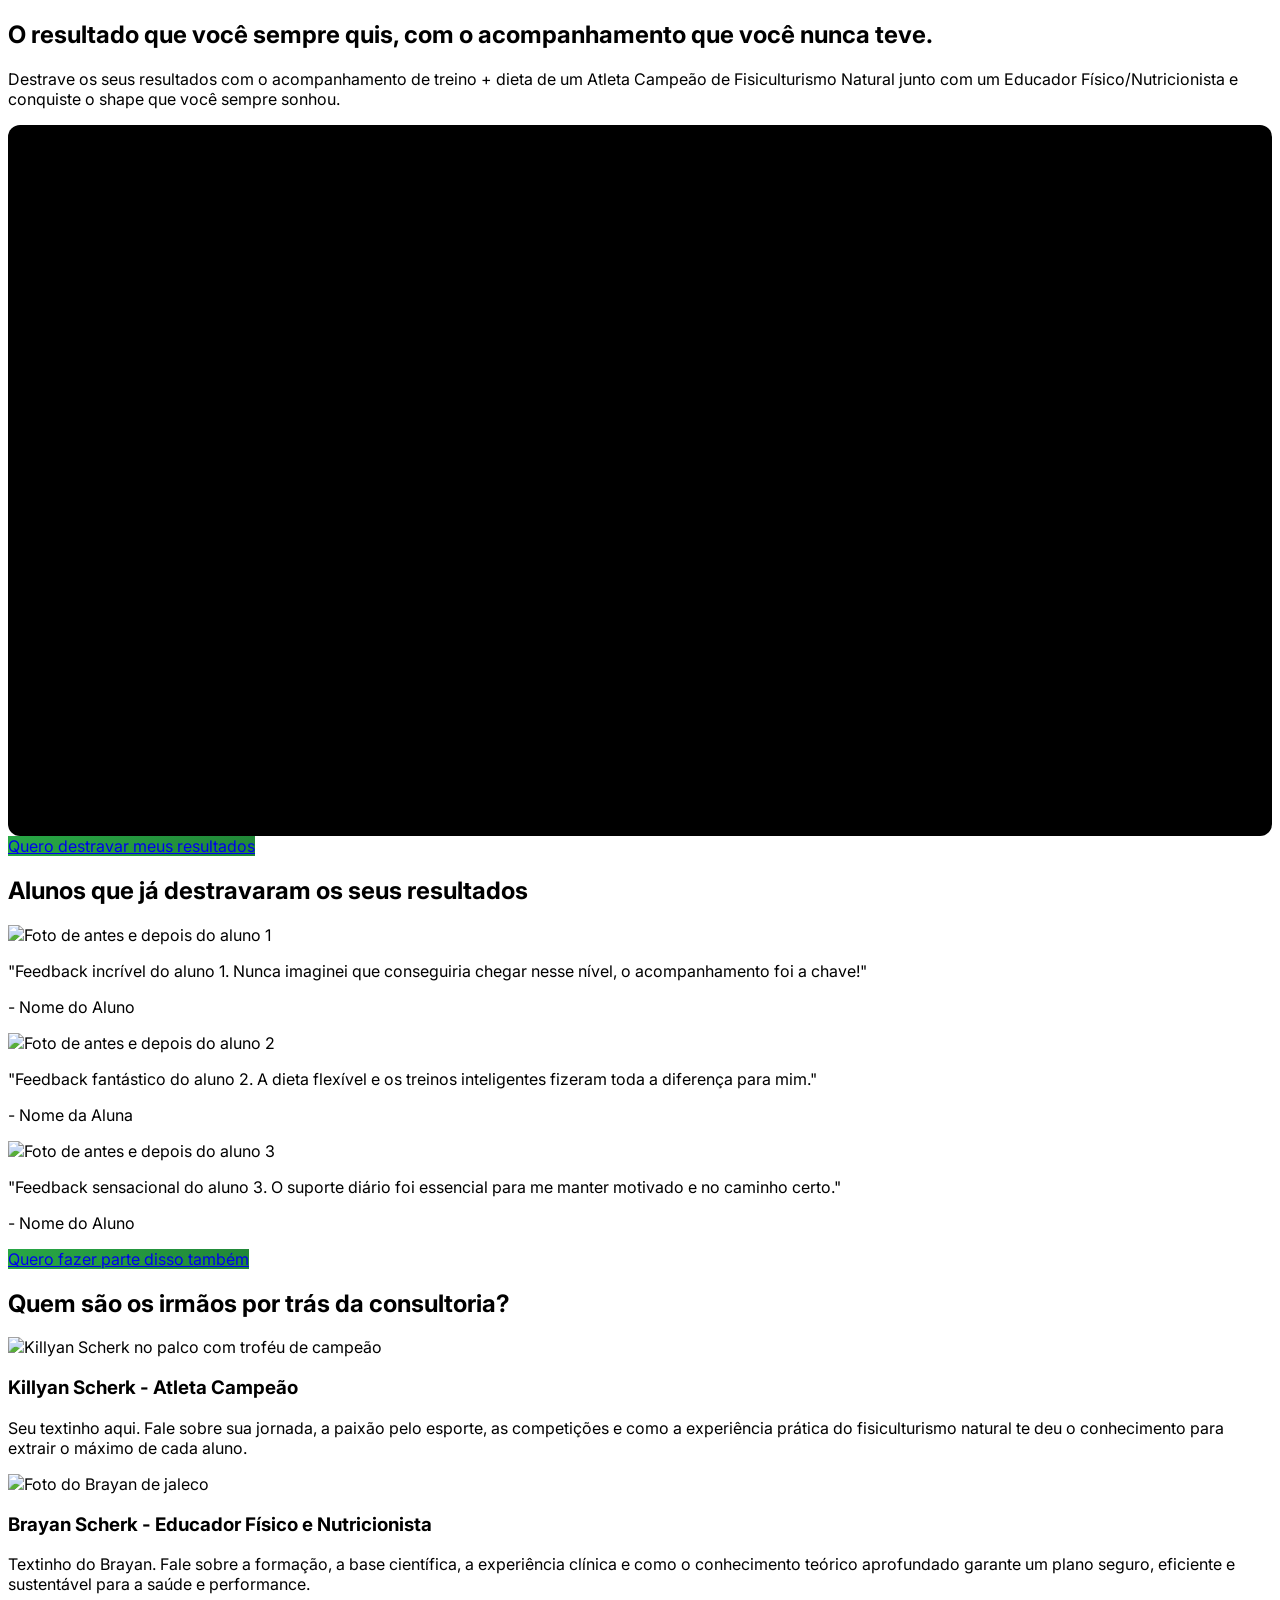
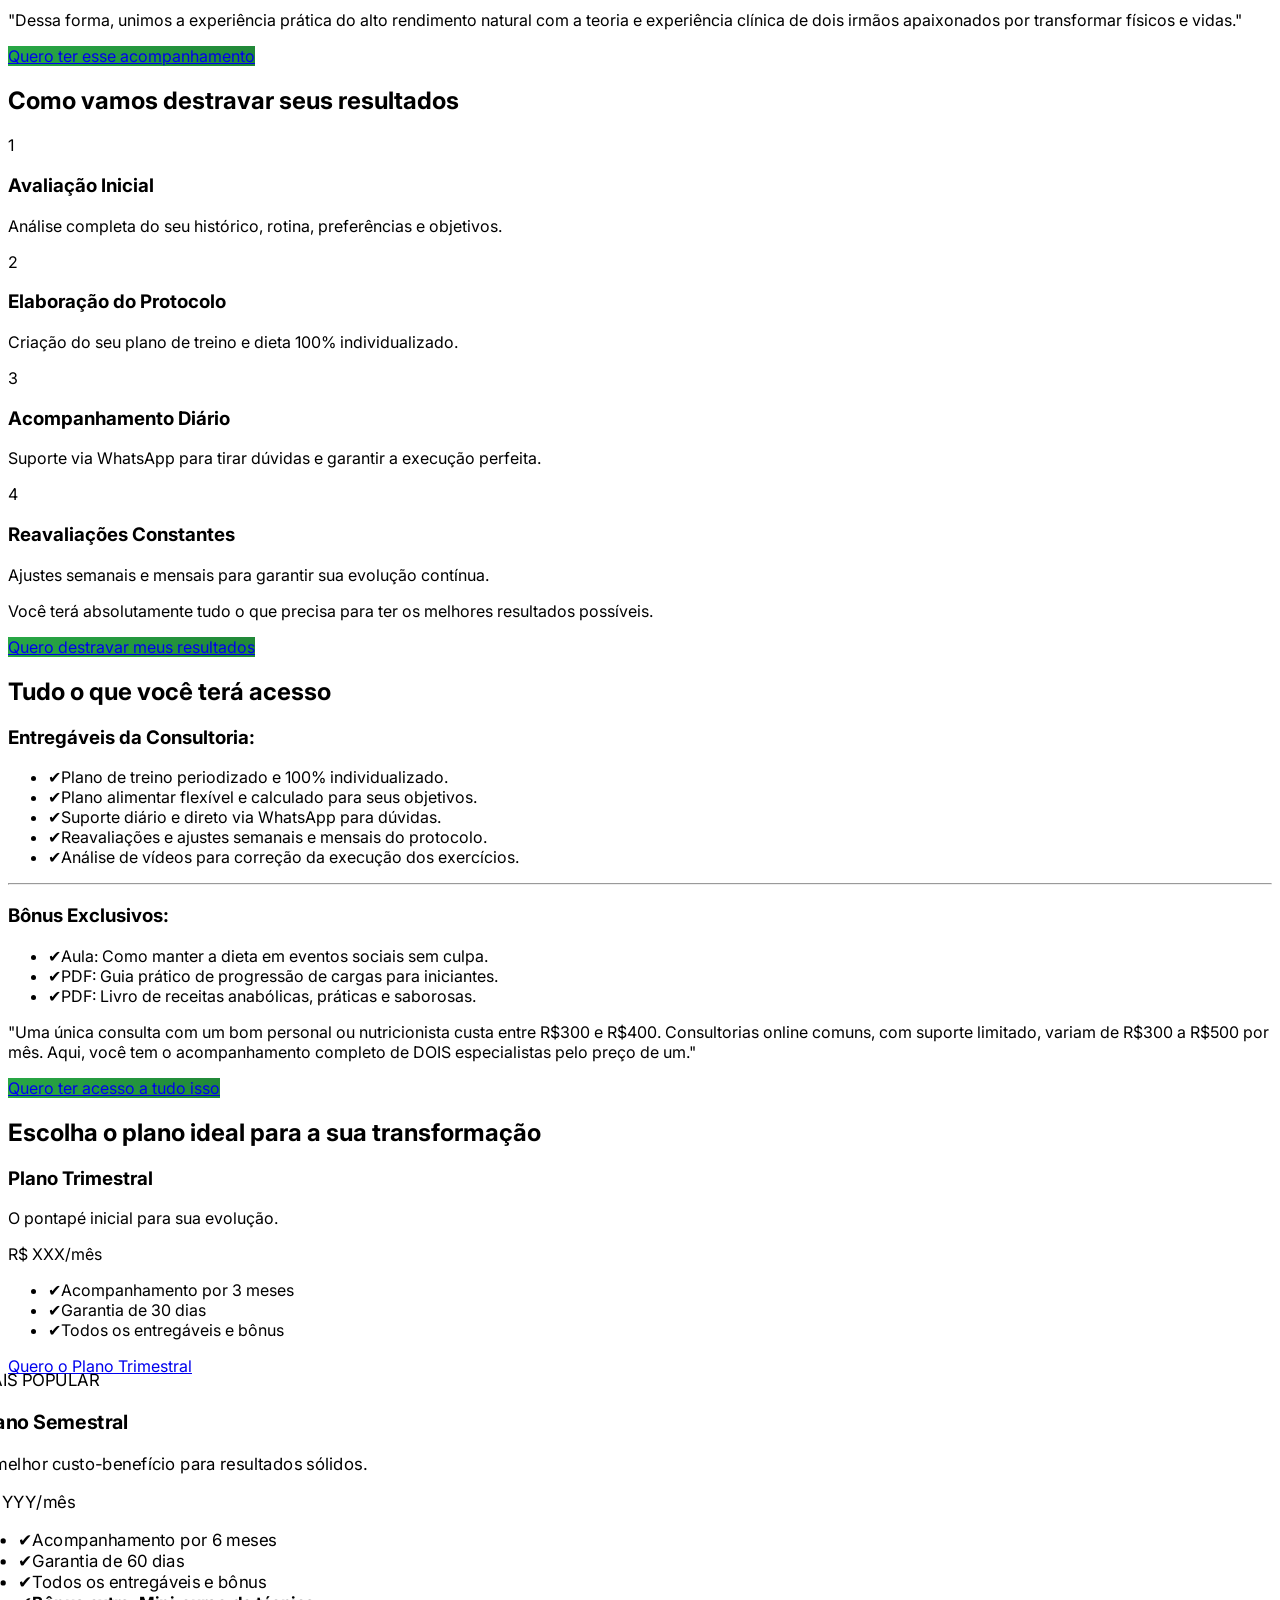
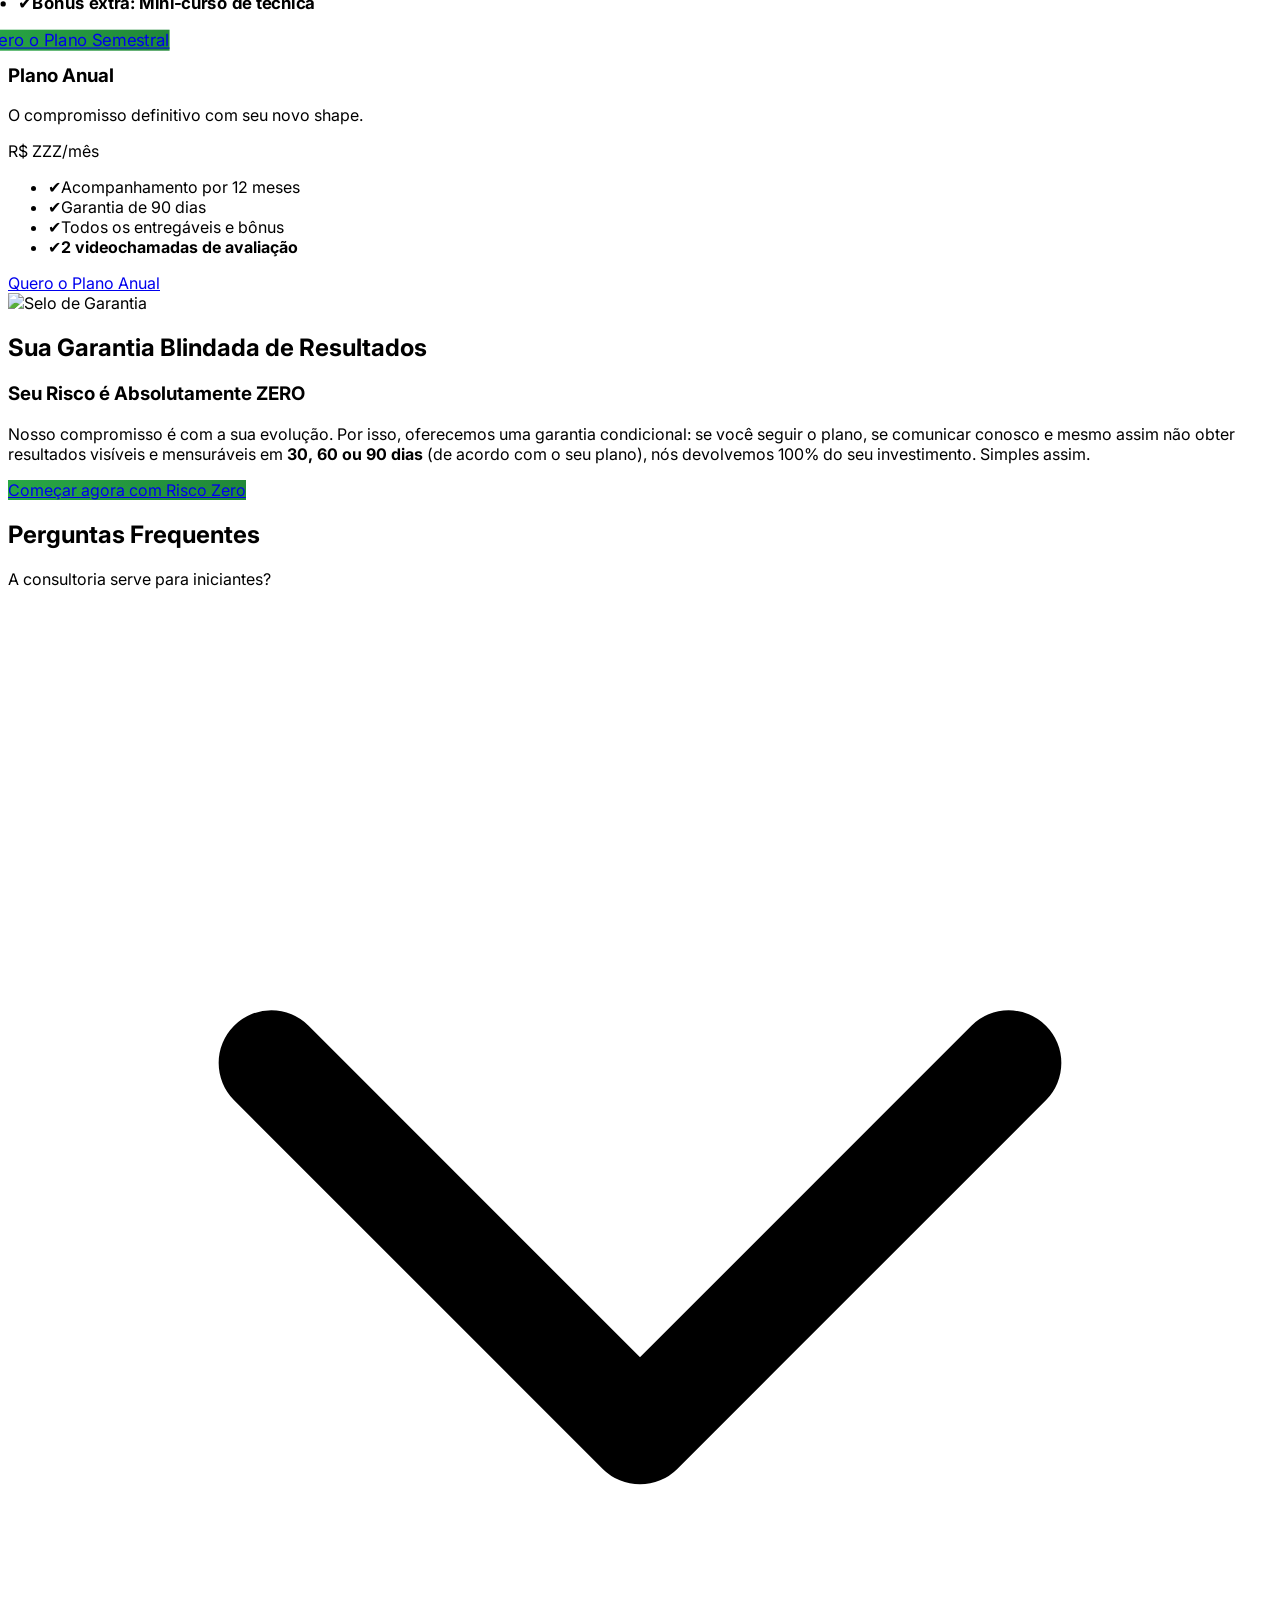
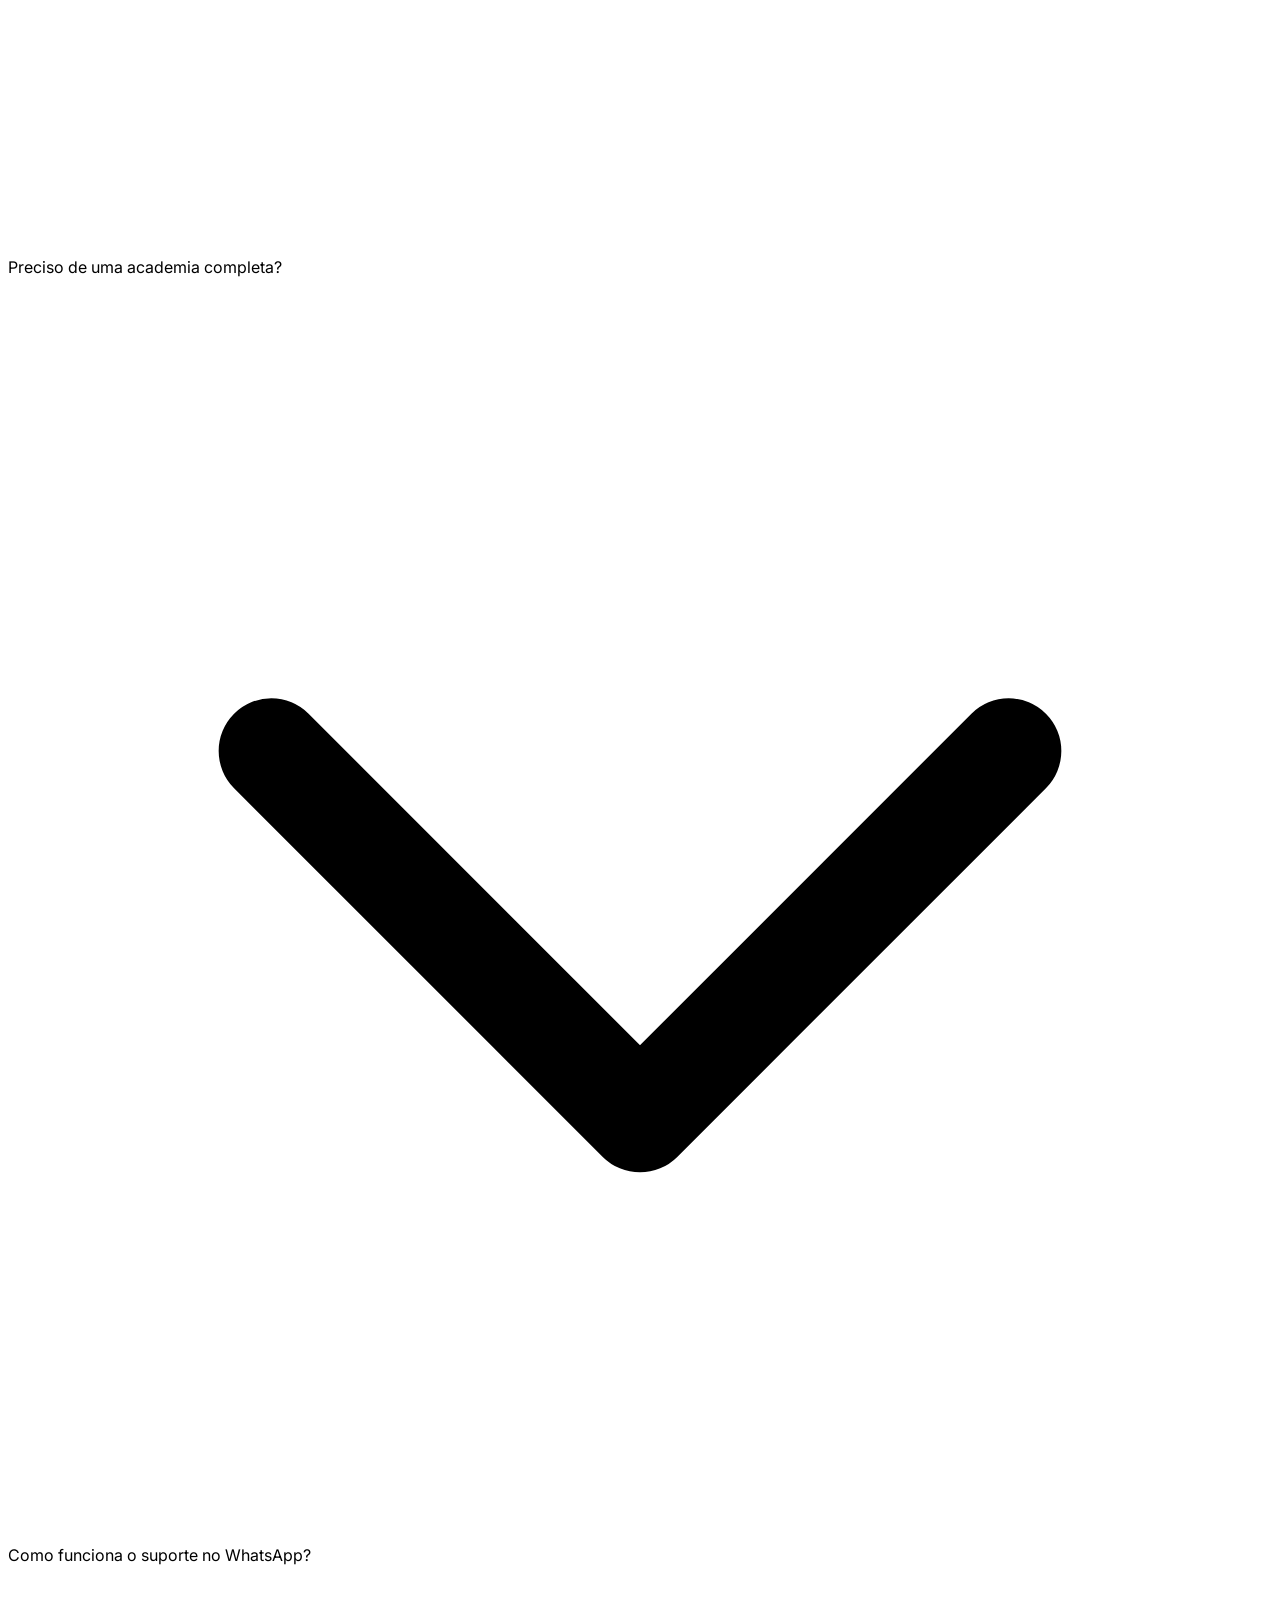
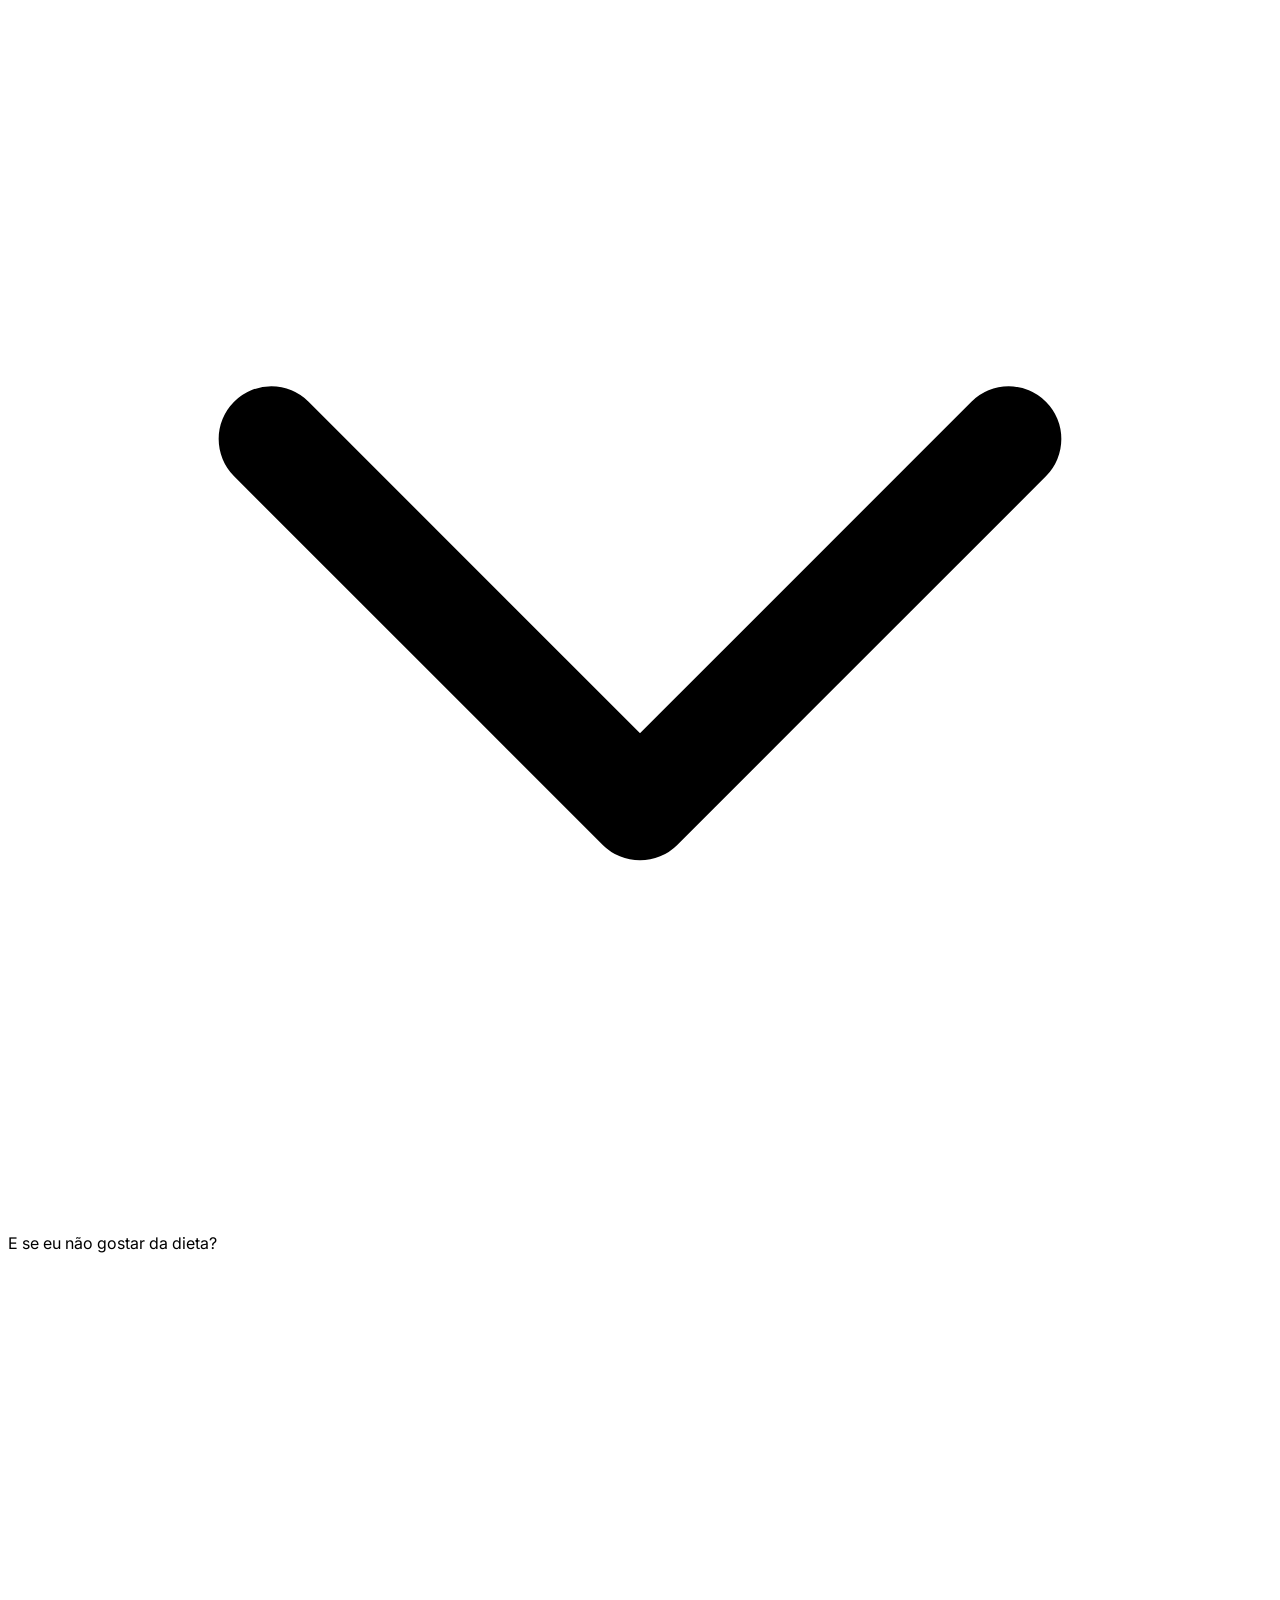
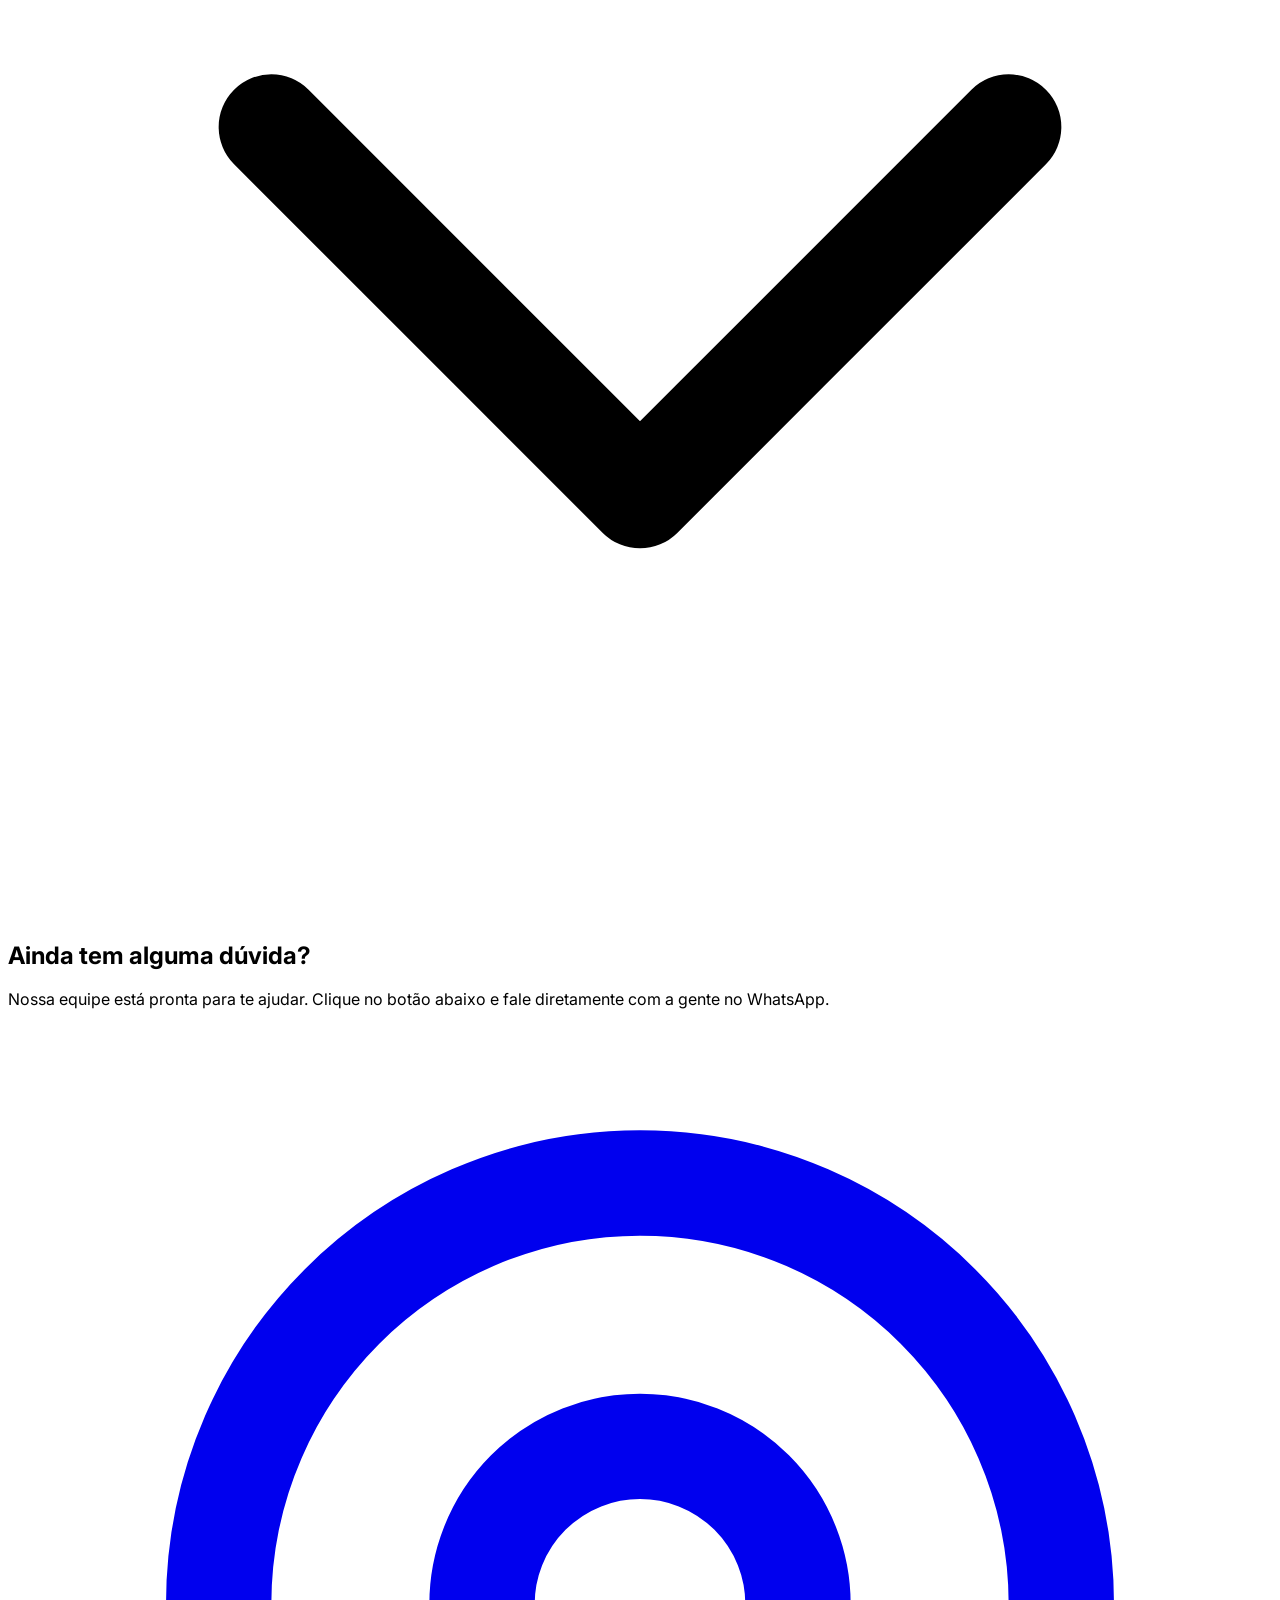
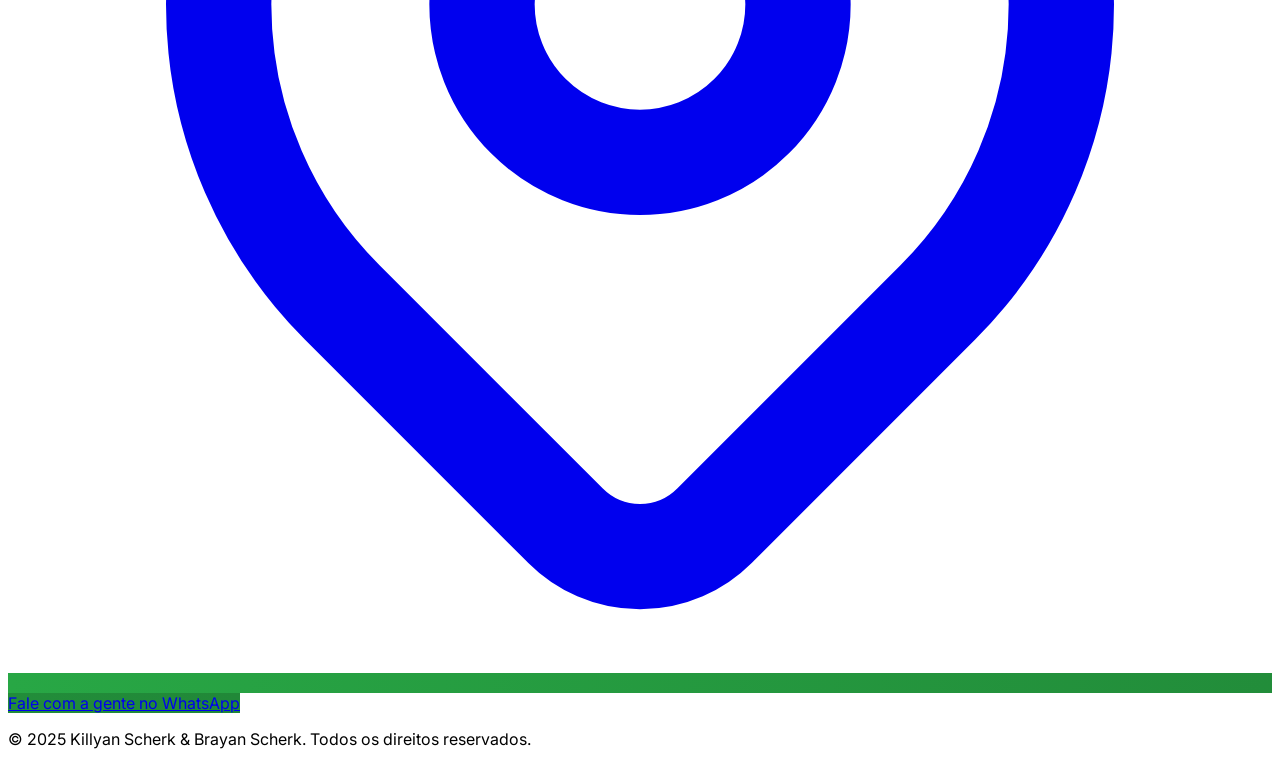
==== consultoria/index.html @ 5b9c5bce "Create index.html" ====
<!DOCTYPE html>
<html lang="pt-BR">
<head>
    <meta charset="UTF-8">
    <meta name="viewport" content="width=device-width, initial-scale=1.0">
    <title>Consultoria Online - Destrave Seus Resultados</title>
    <link rel="preconnect" href="https://fonts.googleapis.com">
    <link rel="preconnect" href="https://fonts.gstatic.com" crossorigin>
    <link href="https://fonts.googleapis.com/css2?family=Inter:wght@400;700;900&display=swap" rel="stylesheet">
    <script src="https://cdn.tailwindcss.com"></script>
    <style>
        /* Usamos Inter como fonte principal, com fallback para fontes do sistema */
        body {
            font-family: 'Inter', sans-serif;
            scroll-behavior: smooth;
        }
        /* Efeito de gradiente sutil no botão para dar mais destaque */
        .cta-button {
            background-image: linear-gradient(to right, #28a745, #218838);
            transition: transform 0.2s ease-in-out, box-shadow 0.2s ease-in-out;
        }
        .cta-button:hover {
            transform: scale(1.05);
            box-shadow: 0 10px 20px rgba(0,0,0,0.2);
        }
        /* Estilo para o plano recomendado */
        .recommended-plan {
            border-color: #28a745;
            transform: scale(1.05);
        }
        /* Estilo para o player de vídeo */
        .video-container {
            position: relative;
            padding-bottom: 56.25%; /* Proporção 16:9 */
            height: 0;
            overflow: hidden;
            max-width: 100%;
            background: #000;
            border-radius: 0.75rem;
        }
        .video-container iframe {
            position: absolute;
            top: 0;
            left: 0;
            width: 100%;
            height: 100%;
        }
        /* Estilo para o acordeão do FAQ */
        details > summary {
            list-style: none;
        }
        details > summary::-webkit-details-marker {
            display: none;
        }
        details[open] summary .arrow-down {
            transform: rotate(180deg);
        }
    </style>
</head>
<body class="bg-gray-900 text-gray-200">

    <!-- Seção 1: Promessa -->
    <section id="promessa" class="py-16 sm:py-24">
        <div class="container mx-auto px-6 text-center">
            <h1 class="text-4xl sm:text-5xl md:text-6xl font-black text-white leading-tight">
                O resultado que você sempre quis, com o <span class="text-green-400">acompanhamento que você nunca teve.</span>
            </h1>
            <p class="mt-6 max-w-3xl mx-auto text-lg sm:text-xl text-gray-300">
                Destrave os seus resultados com o acompanhamento de treino + dieta de um Atleta Campeão de Fisiculturismo Natural junto com um Educador Físico/Nutricionista e conquiste o shape que você sempre sonhou.
            </p>
            
            <!-- VÍDEO EXPLICATIVO -->
            <!-- Para usar: vá no YouTube > seu vídeo > Compartilhar > Incorporar > copie o código e cole aqui, substituindo o div abaixo. -->
            <div class="video-container max-w-3xl mx-auto mt-10 shadow-lg">
                <!-- Exemplo de como ficaria o iframe do YouTube -->
                <!-- <iframe src="https://www.youtube.com/embed/SEU_VIDEO_ID" title="YouTube video player" frameborder="0" allow="accelerometer; autoplay; clipboard-write; encrypted-media; gyroscope; picture-in-picture" allowfullscreen></iframe> -->
                <div class="w-full h-full flex items-center justify-center bg-gray-800 rounded-xl">
                    <p class="text-white font-bold">[SEU VÍDEO EXPLICATIVO AQUI]</p>
                </div>
            </div>
            
            <a href="#planos" class="cta-button inline-block mt-10 text-white font-bold py-4 px-10 rounded-lg text-xl shadow-lg">
                Quero destravar meus resultados
            </a>
        </div>
    </section>

    <!-- Seção 2: Depoimentos -->
    <section id="depoimentos" class="py-16 sm:py-24 bg-gray-800">
        <div class="container mx-auto px-6 text-center">
            <h2 class="text-3xl sm:text-4xl font-bold text-white">Alunos que já <span class="text-green-400">destravaram</span> os seus resultados</h2>
            <div class="grid grid-cols-1 sm:grid-cols-2 lg:grid-cols-3 gap-8 mt-12">
                <!-- Depoimento 1 -->
                <div class="bg-gray-900 p-6 rounded-lg shadow-md">
                    <img src="https://placehold.co/600x600/1a202c/ffffff?text=Antes+e+Depois" alt="Foto de antes e depois do aluno 1" class="rounded-md mx-auto" onerror="this.onerror=null;this.src='https://placehold.co/600x600/1a202c/ffffff?text=Aluno+1';">
                    <p class="mt-4 text-gray-300 italic">"Feedback incrível do aluno 1. Nunca imaginei que conseguiria chegar nesse nível, o acompanhamento foi a chave!"</p>
                    <p class="mt-2 font-bold text-white">- Nome do Aluno</p>
                </div>
                <!-- Depoimento 2 -->
                <div class="bg-gray-900 p-6 rounded-lg shadow-md">
                    <img src="https://placehold.co/600x600/1a202c/ffffff?text=Antes+e+Depois" alt="Foto de antes e depois do aluno 2" class="rounded-md mx-auto" onerror="this.onerror=null;this.src='https://placehold.co/600x600/1a202c/ffffff?text=Aluna+2';">
                    <p class="mt-4 text-gray-300 italic">"Feedback fantástico do aluno 2. A dieta flexível e os treinos inteligentes fizeram toda a diferença para mim."</p>
                    <p class="mt-2 font-bold text-white">- Nome da Aluna</p>
                </div>
                <!-- Depoimento 3 -->
                <div class="bg-gray-900 p-6 rounded-lg shadow-md">
                    <img src="https://placehold.co/600x600/1a202c/ffffff?text=Antes+e+Depois" alt="Foto de antes e depois do aluno 3" class="rounded-md mx-auto" onerror="this.onerror=null;this.src='https://placehold.co/600x600/1a202c/ffffff?text=Aluno+3';">
                    <p class="mt-4 text-gray-300 italic">"Feedback sensacional do aluno 3. O suporte diário foi essencial para me manter motivado e no caminho certo."</p>
                    <p class="mt-2 font-bold text-white">- Nome do Aluno</p>
                </div>
            </div>
            <a href="#planos" class="cta-button inline-block mt-12 text-white font-bold py-4 px-10 rounded-lg text-xl shadow-lg">
                Quero fazer parte disso também
            </a>
        </div>
    </section>

    <!-- Seção 3: Biografia -->
    <section id="biografia" class="py-16 sm:py-24">
        <div class="container mx-auto px-6">
            <h2 class="text-3xl sm:text-4xl font-bold text-white text-center">Quem são os <span class="text-green-400">irmãos</span> por trás da consultoria?</h2>
            <div class="mt-12 grid grid-cols-1 md:grid-cols-2 gap-12 items-center">
                <!-- Perfil 1: Atleta -->
                <div class="text-center">
                    <img src="https://placehold.co/600x700/1a202c/ffffff?text=Foto+do+Killyan" alt="Killyan Scherk no palco com troféu de campeão" class="rounded-lg shadow-lg mx-auto w-full max-w-md" onerror="this.onerror=null;this.src='https://placehold.co/600x700/1a202c/ffffff?text=Foto+do+Killyan';">
                    <h3 class="mt-6 text-2xl font-bold text-white">Killyan Scherk - Atleta Campeão</h3>
                    <p class="mt-2 text-gray-300 max-w-md mx-auto">Seu textinho aqui. Fale sobre sua jornada, a paixão pelo esporte, as competições e como a experiência prática do fisiculturismo natural te deu o conhecimento para extrair o máximo de cada aluno.</p>
                </div>
                <!-- Perfil 2: Nutricionista -->
                <div class="text-center">
                    <img src="https://placehold.co/600x700/1a202c/ffffff?text=Foto+do+Brayan" alt="Foto do Brayan de jaleco" class="rounded-lg shadow-lg mx-auto w-full max-w-md" onerror="this.onerror=null;this.src='https://placehold.co/600x700/1a202c/ffffff?text=Foto+do+Brayan';">
                    <h3 class="mt-6 text-2xl font-bold text-white">Brayan Scherk - Educador Físico e Nutricionista</h3>
                    <p class="mt-2 text-gray-300 max-w-md mx-auto">Textinho do Brayan. Fale sobre a formação, a base científica, a experiência clínica e como o conhecimento teórico aprofundado garante um plano seguro, eficiente e sustentável para a saúde e performance.</p>
                </div>
            </div>
            <div class="mt-16 max-w-3xl mx-auto text-center bg-gray-800 p-8 rounded-lg shadow-xl">
                <p class="text-xl font-bold text-white">"Dessa forma, unimos a <span class="text-green-400">experiência prática</span> do alto rendimento natural com a <span class="text-green-400">teoria e experiência clínica</span> de dois irmãos apaixonados por transformar físicos e vidas."</p>
            </div>
            <div class="text-center">
                <a href="#planos" class="cta-button inline-block mt-12 text-white font-bold py-4 px-10 rounded-lg text-xl shadow-lg">
                    Quero ter esse acompanhamento
                </a>
            </div>
        </div>
    </section>

    <!-- Seção 4: Como Funciona -->
    <section id="como-funciona" class="py-16 sm:py-24 bg-gray-800">
        <div class="container mx-auto px-6 text-center">
            <h2 class="text-3xl sm:text-4xl font-bold text-white">Como vamos <span class="text-green-400">destravar</span> seus resultados</h2>
            <div class="max-w-4xl mx-auto mt-12 grid grid-cols-1 sm:grid-cols-2 md:grid-cols-4 gap-8 text-center">
                <!-- Etapa 1 -->
                <div class="flex flex-col items-center">
                    <div class="bg-green-500 text-white w-16 h-16 rounded-full flex items-center justify-center text-2xl font-bold">1</div>
                    <h3 class="mt-4 text-xl font-bold text-white">Avaliação Inicial</h3>
                    <p class="mt-2 text-gray-300">Análise completa do seu histórico, rotina, preferências e objetivos.</p>
                </div>
                <!-- Etapa 2 -->
                <div class="flex flex-col items-center">
                    <div class="bg-green-500 text-white w-16 h-16 rounded-full flex items-center justify-center text-2xl font-bold">2</div>
                    <h3 class="mt-4 text-xl font-bold text-white">Elaboração do Protocolo</h3>
                    <p class="mt-2 text-gray-300">Criação do seu plano de treino e dieta 100% individualizado.</p>
                </div>
                <!-- Etapa 3 -->
                <div class="flex flex-col items-center">
                    <div class="bg-green-500 text-white w-16 h-16 rounded-full flex items-center justify-center text-2xl font-bold">3</div>
                    <h3 class="mt-4 text-xl font-bold text-white">Acompanhamento Diário</h3>
                    <p class="mt-2 text-gray-300">Suporte via WhatsApp para tirar dúvidas e garantir a execução perfeita.</p>
                </div>
                <!-- Etapa 4 -->
                <div class="flex flex-col items-center">
                    <div class="bg-green-500 text-white w-16 h-16 rounded-full flex items-center justify-center text-2xl font-bold">4</div>
                    <h3 class="mt-4 text-xl font-bold text-white">Reavaliações Constantes</h3>
                    <p class="mt-2 text-gray-300">Ajustes semanais e mensais para garantir sua evolução contínua.</p>
                </div>
            </div>
            <p class="mt-12 text-xl font-bold text-white">Você terá absolutamente tudo o que precisa para ter os melhores resultados possíveis.</p>
            <a href="#planos" class="cta-button inline-block mt-8 text-white font-bold py-4 px-10 rounded-lg text-xl shadow-lg">
                Quero destravar meus resultados
            </a>
        </div>
    </section>

    <!-- Seção 5: Entregáveis Empilhados -->
    <section id="entregaveis" class="py-16 sm:py-24">
        <div class="container mx-auto px-6 text-center">
            <h2 class="text-3xl sm:text-4xl font-bold text-white">Tudo o que você terá <span class="text-green-400">acesso</span></h2>
            <div class="max-w-2xl mx-auto mt-12 bg-gray-800 p-8 rounded-lg shadow-xl text-left">
                <h3 class="text-2xl font-bold text-white mb-4">Entregáveis da Consultoria:</h3>
                <ul class="space-y-3">
                    <li class="flex items-start"><span class="text-green-400 mr-3">✔</span>Plano de treino periodizado e 100% individualizado.</li>
                    <li class="flex items-start"><span class="text-green-400 mr-3">✔</span>Plano alimentar flexível e calculado para seus objetivos.</li>
                    <li class="flex items-start"><span class="text-green-400 mr-3">✔</span>Suporte diário e direto via WhatsApp para dúvidas.</li>
                    <li class="flex items-start"><span class="text-green-400 mr-3">✔</span>Reavaliações e ajustes semanais e mensais do protocolo.</li>
                    <li class="flex items-start"><span class="text-green-400 mr-3">✔</span>Análise de vídeos para correção da execução dos exercícios.</li>
                </ul>
                <hr class="my-6 border-gray-700">
                <h3 class="text-2xl font-bold text-white mb-4">Bônus Exclusivos:</h3>
                <ul class="space-y-3">
                    <li class="flex items-start"><span class="text-green-400 mr-3">✔</span>Aula: Como manter a dieta em eventos sociais sem culpa.</li>
                    <li class="flex items-start"><span class="text-green-400 mr-3">✔</span>PDF: Guia prático de progressão de cargas para iniciantes.</li>
                    <li class="flex items-start"><span class="text-green-400 mr-3">✔</span>PDF: Livro de receitas anabólicas, práticas e saborosas.</li>
                </ul>
            </div>
            <div class="max-w-2xl mx-auto mt-8 bg-yellow-200 text-gray-900 p-6 rounded-lg shadow-xl text-center italic">
                <p>"Uma única consulta com um bom personal ou nutricionista custa entre R$300 e R$400. Consultorias online comuns, com suporte limitado, variam de R$300 a R$500 por mês. Aqui, você tem o acompanhamento completo de DOIS especialistas pelo preço de um."</p>
            </div>
            <a href="#planos" class="cta-button inline-block mt-12 text-white font-bold py-4 px-10 rounded-lg text-xl shadow-lg">
                Quero ter acesso a tudo isso
            </a>
        </div>
    </section>

    <!-- Seção 6: Planos -->
    <section id="planos" class="py-16 sm:py-24 bg-gray-800">
        <div class="container mx-auto px-6">
            <h2 class="text-3xl sm:text-4xl font-bold text-white text-center">Escolha o plano ideal para a sua <span class="text-green-400">transformação</span></h2>
            <div class="mt-12 grid grid-cols-1 md:grid-cols-3 gap-8 max-w-5xl mx-auto">
                <!-- Plano Trimestral -->
                <div class="bg-gray-900 p-8 rounded-lg shadow-lg border-2 border-gray-700 flex flex-col">
                    <h3 class="text-2xl font-bold text-white">Plano Trimestral</h3>
                    <p class="mt-2 text-gray-400">O pontapé inicial para sua evolução.</p>
                    <p class="mt-6 text-4xl font-black text-white">R$ XXX<span class="text-xl">/mês</span></p>
                    <ul class="mt-6 space-y-3 text-gray-300 flex-grow">
                        <li><span class="text-green-400 mr-2">✔</span>Acompanhamento por 3 meses</li>
                        <li><span class="text-green-400 mr-2">✔</span>Garantia de 30 dias</li>
                        <li><span class="text-green-400 mr-2">✔</span>Todos os entregáveis e bônus</li>
                    </ul>
                    <a href="#" class="mt-8 w-full text-center bg-gray-700 text-white font-bold py-3 px-6 rounded-lg hover:bg-gray-600 transition">Quero o Plano Trimestral</a>
                </div>
                <!-- Plano Semestral (Recomendado) -->
                <div class="bg-gray-900 p-8 rounded-lg shadow-2xl border-2 flex flex-col recommended-plan relative">
                    <span class="absolute top-0 -mt-4 left-1/2 -translate-x-1/2 bg-green-500 text-white text-sm font-bold px-4 py-1 rounded-full">MAIS POPULAR</span>
                    <h3 class="text-2xl font-bold text-white">Plano Semestral</h3>
                    <p class="mt-2 text-green-400">O melhor custo-benefício para resultados sólidos.</p>
                    <p class="mt-6 text-4xl font-black text-white">R$ YYY<span class="text-xl">/mês</span></p>
                    <ul class="mt-6 space-y-3 text-gray-300 flex-grow">
                        <li><span class="text-green-400 mr-2">✔</span>Acompanhamento por 6 meses</li>
                        <li><span class="text-green-400 mr-2">✔</span>Garantia de 60 dias</li>
                        <li><span class="text-green-400 mr-2">✔</span>Todos os entregáveis e bônus</li>
                        <li><span class="text-green-400 mr-2">✔</span><strong>Bônus extra: Mini-curso de técnica</strong></li>
                    </ul>
                    <a href="#" class="cta-button mt-8 w-full text-center text-white font-bold py-3 px-6 rounded-lg">Quero o Plano Semestral</a>
                </div>
                <!-- Plano Anual -->
                <div class="bg-gray-900 p-8 rounded-lg shadow-lg border-2 border-gray-700 flex flex-col">
                    <h3 class="text-2xl font-bold text-white">Plano Anual</h3>
                    <p class="mt-2 text-gray-400">O compromisso definitivo com seu novo shape.</p>
                    <p class="mt-6 text-4xl font-black text-white">R$ ZZZ<span class="text-xl">/mês</span></p>
                    <ul class="mt-6 space-y-3 text-gray-300 flex-grow">
                        <li><span class="text-green-400 mr-2">✔</span>Acompanhamento por 12 meses</li>
                        <li><span class="text-green-400 mr-2">✔</span>Garantia de 90 dias</li>
                        <li><span class="text-green-400 mr-2">✔</span>Todos os entregáveis e bônus</li>
                        <li><span class="text-green-400 mr-2">✔</span><strong>2 videochamadas de avaliação</strong></li>
                    </ul>
                    <a href="#" class="mt-8 w-full text-center bg-gray-700 text-white font-bold py-3 px-6 rounded-lg hover:bg-gray-600 transition">Quero o Plano Anual</a>
                </div>
            </div>
        </div>
    </section>

    <!-- Seção 7: Garantia -->
    <section id="garantia" class="py-16 sm:py-24">
        <div class="container mx-auto px-6 text-center">
            <div class="max-w-3xl mx-auto bg-gray-800 border-2 border-dashed border-green-400 p-8 rounded-lg shadow-xl">
                <img src="https://placehold.co/100x100/1f2937/4ade80?text=GARANTIA" alt="Selo de Garantia" class="mx-auto mb-4 rounded-full" onerror="this.onerror=null;this.src='https://placehold.co/100x100/1f2937/4ade80?text=OK';">
                <h2 class="text-3xl font-bold text-white">Sua Garantia Blindada de Resultados</h2>
                <h3 class="mt-2 text-xl text-green-400 font-semibold">Seu Risco é Absolutamente ZERO</h3>
                <p class="mt-4 text-gray-300">Nosso compromisso é com a sua evolução. Por isso, oferecemos uma garantia condicional: se você seguir o plano, se comunicar conosco e mesmo assim não obter resultados visíveis e mensuráveis em <strong>30, 60 ou 90 dias</strong> (de acordo com o seu plano), nós devolvemos 100% do seu investimento. Simples assim.</p>
            </div>
            <a href="#planos" class="cta-button inline-block mt-12 text-white font-bold py-4 px-10 rounded-lg text-xl shadow-lg">
                Começar agora com Risco Zero
            </a>
        </div>
    </section>

    <!-- Seção 8: Perguntas Frequentes -->
    <section id="faq" class="py-16 sm:py-24 bg-gray-800">
        <div class="container mx-auto px-6 max-w-3xl">
            <h2 class="text-3xl sm:text-4xl font-bold text-white text-center mb-12">Perguntas <span class="text-green-400">Frequentes</span></h2>
            <div class="space-y-4">
                <!-- Pergunta 1 -->
                <details class="bg-gray-900 p-6 rounded-lg group">
                    <summary class="font-semibold text-lg text-white cursor-pointer flex justify-between items-center">
                        A consultoria serve para iniciantes?
                        <span class="arrow-down transition-transform duration-300 group-open:rotate-180">
                            <svg xmlns="http://www.w3.org/2000/svg" class="h-6 w-6" fill="none" viewBox="0 0 24 24" stroke="currentColor"><path stroke-linecap="round" stroke-linejoin="round" stroke-width="2" d="M19 9l-7 7-7-7" /></svg>
                        </span>
                    </summary>
                    <p class="mt-4 text-gray-300">Sim! O plano é 100% individualizado. Montamos o treino e a dieta exatamente para o seu nível atual, seja você um completo iniciante ou um atleta avançado buscando otimizar os resultados.</p>
                </details>
                <!-- Pergunta 2 -->
                <details class="bg-gray-900 p-6 rounded-lg group">
                    <summary class="font-semibold text-lg text-white cursor-pointer flex justify-between items-center">
                        Preciso de uma academia completa?
                        <span class="arrow-down transition-transform duration-300 group-open:rotate-180">
                            <svg xmlns="http://www.w3.org/2000/svg" class="h-6 w-6" fill="none" viewBox="0 0 24 24" stroke="currentColor"><path stroke-linecap="round" stroke-linejoin="round" stroke-width="2" d="M19 9l-7 7-7-7" /></svg>
                        </span>
                    </summary>
                    <p class="mt-4 text-gray-300">Não necessariamente. Adaptamos seu treino para a estrutura que você tiver disponível, seja uma academia de condomínio, equipamentos em casa ou uma academia completa. O importante é nos informar o que você tem acesso durante a avaliação inicial.</p>
                </details>
                <!-- Pergunta 3 -->
                <details class="bg-gray-900 p-6 rounded-lg group">
                    <summary class="font-semibold text-lg text-white cursor-pointer flex justify-between items-center">
                        Como funciona o suporte no WhatsApp?
                        <span class="arrow-down transition-transform duration-300 group-open:rotate-180">
                            <svg xmlns="http://www.w3.org/2000/svg" class="h-6 w-6" fill="none" viewBox="0 0 24 24" stroke="currentColor"><path stroke-linecap="round" stroke-linejoin="round" stroke-width="2" d="M19 9l-7 7-7-7" /></svg>
                        </span>
                    </summary>
                    <p class="mt-4 text-gray-300">Você terá nosso contato direto para tirar dúvidas pontuais sobre o treino, dieta ou execução de exercícios. O tempo de resposta é geralmente em poucas horas, dentro do horário comercial.</p>
                </details>
                <!-- Pergunta 4 -->
                <details class="bg-gray-900 p-6 rounded-lg group">
                    <summary class="font-semibold text-lg text-white cursor-pointer flex justify-between items-center">
                        E se eu não gostar da dieta?
                        <span class="arrow-down transition-transform duration-300 group-open:rotate-180">
                            <svg xmlns="http://www.w3.org/2000/svg" class="h-6 w-6" fill="none" viewBox="0 0 24 24" stroke="currentColor"><path stroke-linecap="round" stroke-linejoin="round" stroke-width="2" d="M19 9l-7 7-7-7" /></svg>
                        </span>
                    </summary>
                    <p class="mt-4 text-gray-300">A dieta é flexível e montada com base nas suas preferências alimentares informadas na avaliação. Se algum alimento não agradar, basta nos comunicar e faremos a substituição para garantir que você consiga seguir o plano com prazer.</p>
                </details>
            </div>
        </div>
    </section>

    <!-- Seção 9: Contato -->
    <footer id="contato" class="py-16">
        <div class="container mx-auto px-6 text-center">
            <h2 class="text-3xl font-bold text-white">Ainda tem alguma dúvida?</h2>
            <p class="mt-4 max-w-xl mx-auto text-lg text-gray-300">Nossa equipe está pronta para te ajudar. Clique no botão abaixo e fale diretamente com a gente no WhatsApp.</p>
            
            <!-- CONTATO WHATSAPP -->
            <!-- Substitua "55SEUNUMERO" pelo seu número completo (Ex: 5511999998888) -->
            <a href="https://wa.me/55SEUNUMERO?text=Olá!%20Vi%20a%20página%20de%20vendas%20e%20tenho%20uma%20dúvida%20sobre%20a%20consultoria." 
               target="_blank" 
               class="cta-button inline-flex items-center mt-8 text-white font-bold py-4 px-10 rounded-lg text-xl shadow-lg">
                <svg xmlns="http://www.w3.org/2000/svg" class="h-6 w-6 mr-3" fill="none" viewBox="0 0 24 24" stroke="currentColor" stroke-width="2">
                  <path stroke-linecap="round" stroke-linejoin="round" d="M17.657 16.657L13.414 20.9a1.998 1.998 0 01-2.827 0l-4.244-4.243a8 8 0 1111.314 0z" />
                  <path stroke-linecap="round" stroke-linejoin="round" d="M15 11a3 3 0 11-6 0 3 3 0 016 0z" />
                </svg>
                Fale com a gente no WhatsApp
            </a>
        </div>
        <div class="text-center text-gray-500 mt-12 text-sm">
            <p>&copy; 2025 Killyan Scherk & Brayan Scherk. Todos os direitos reservados.</p>
        </div>
    </footer>

</body>
</html>
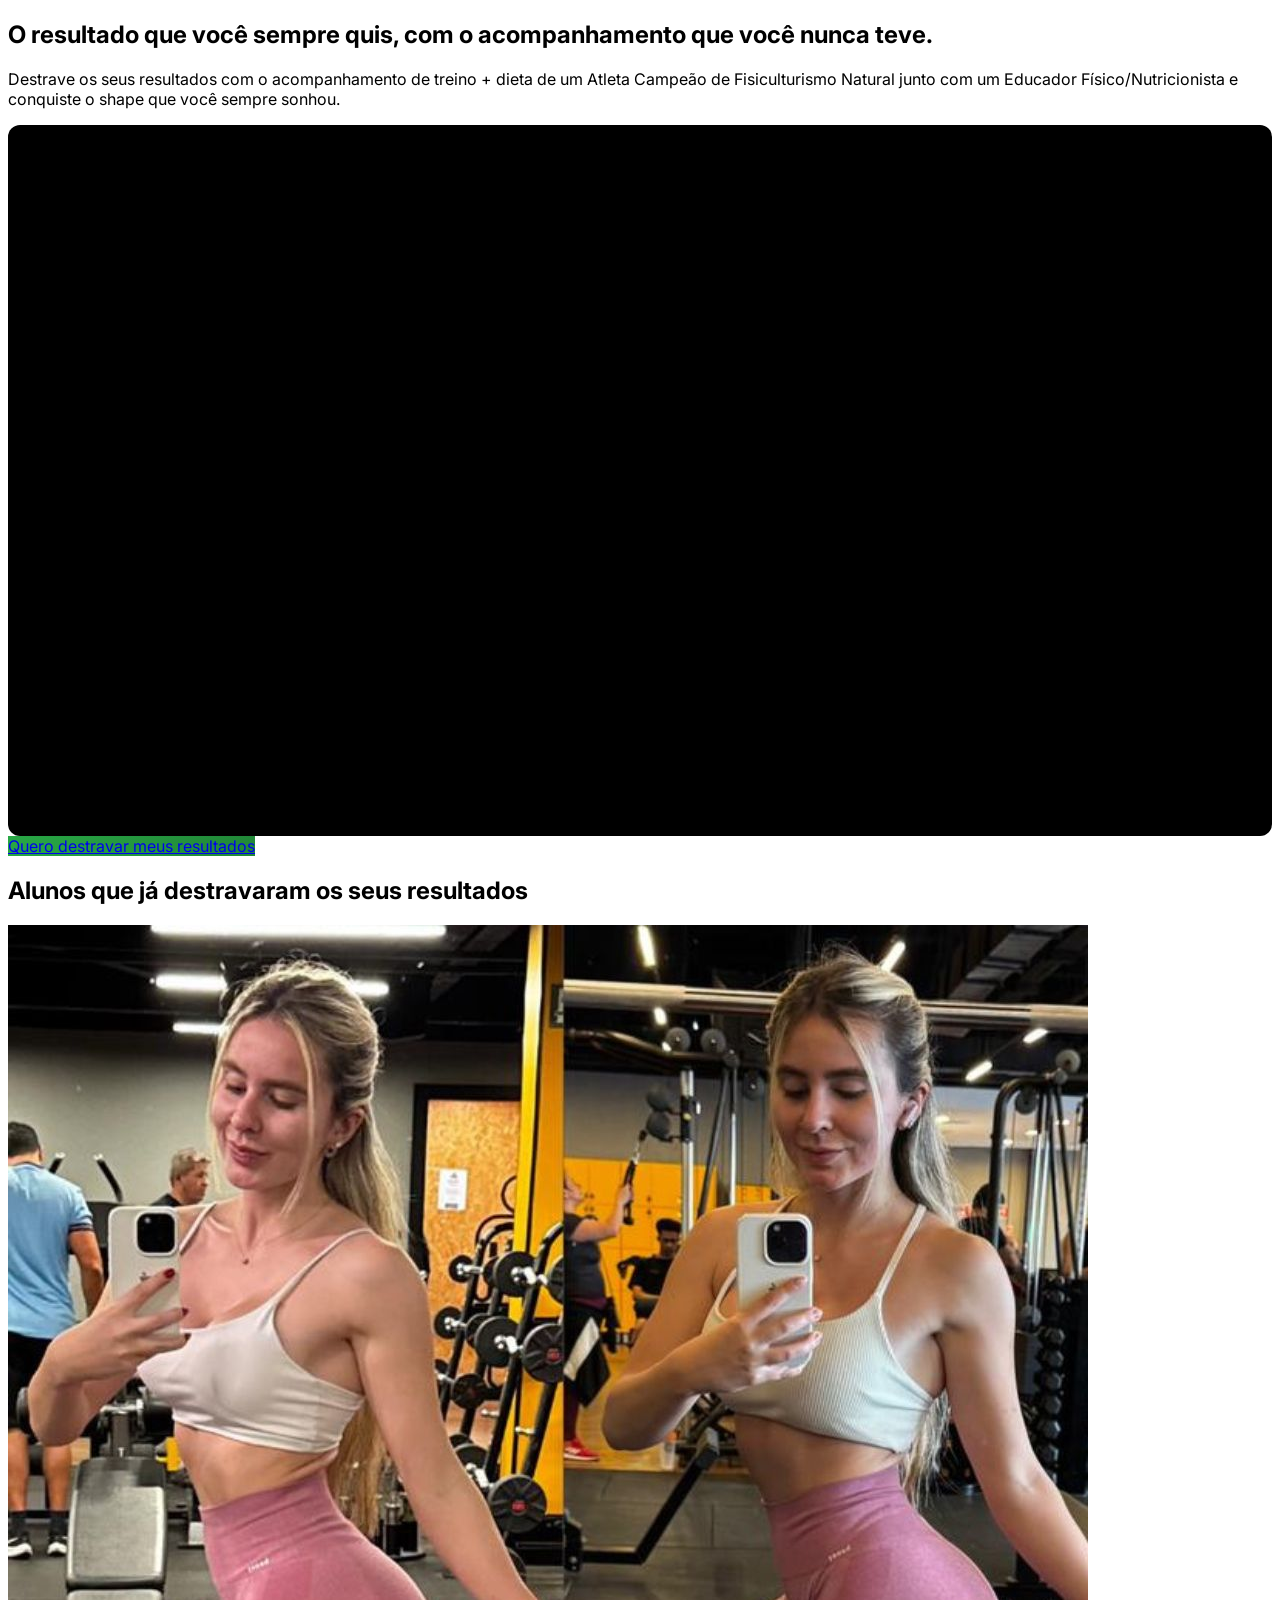
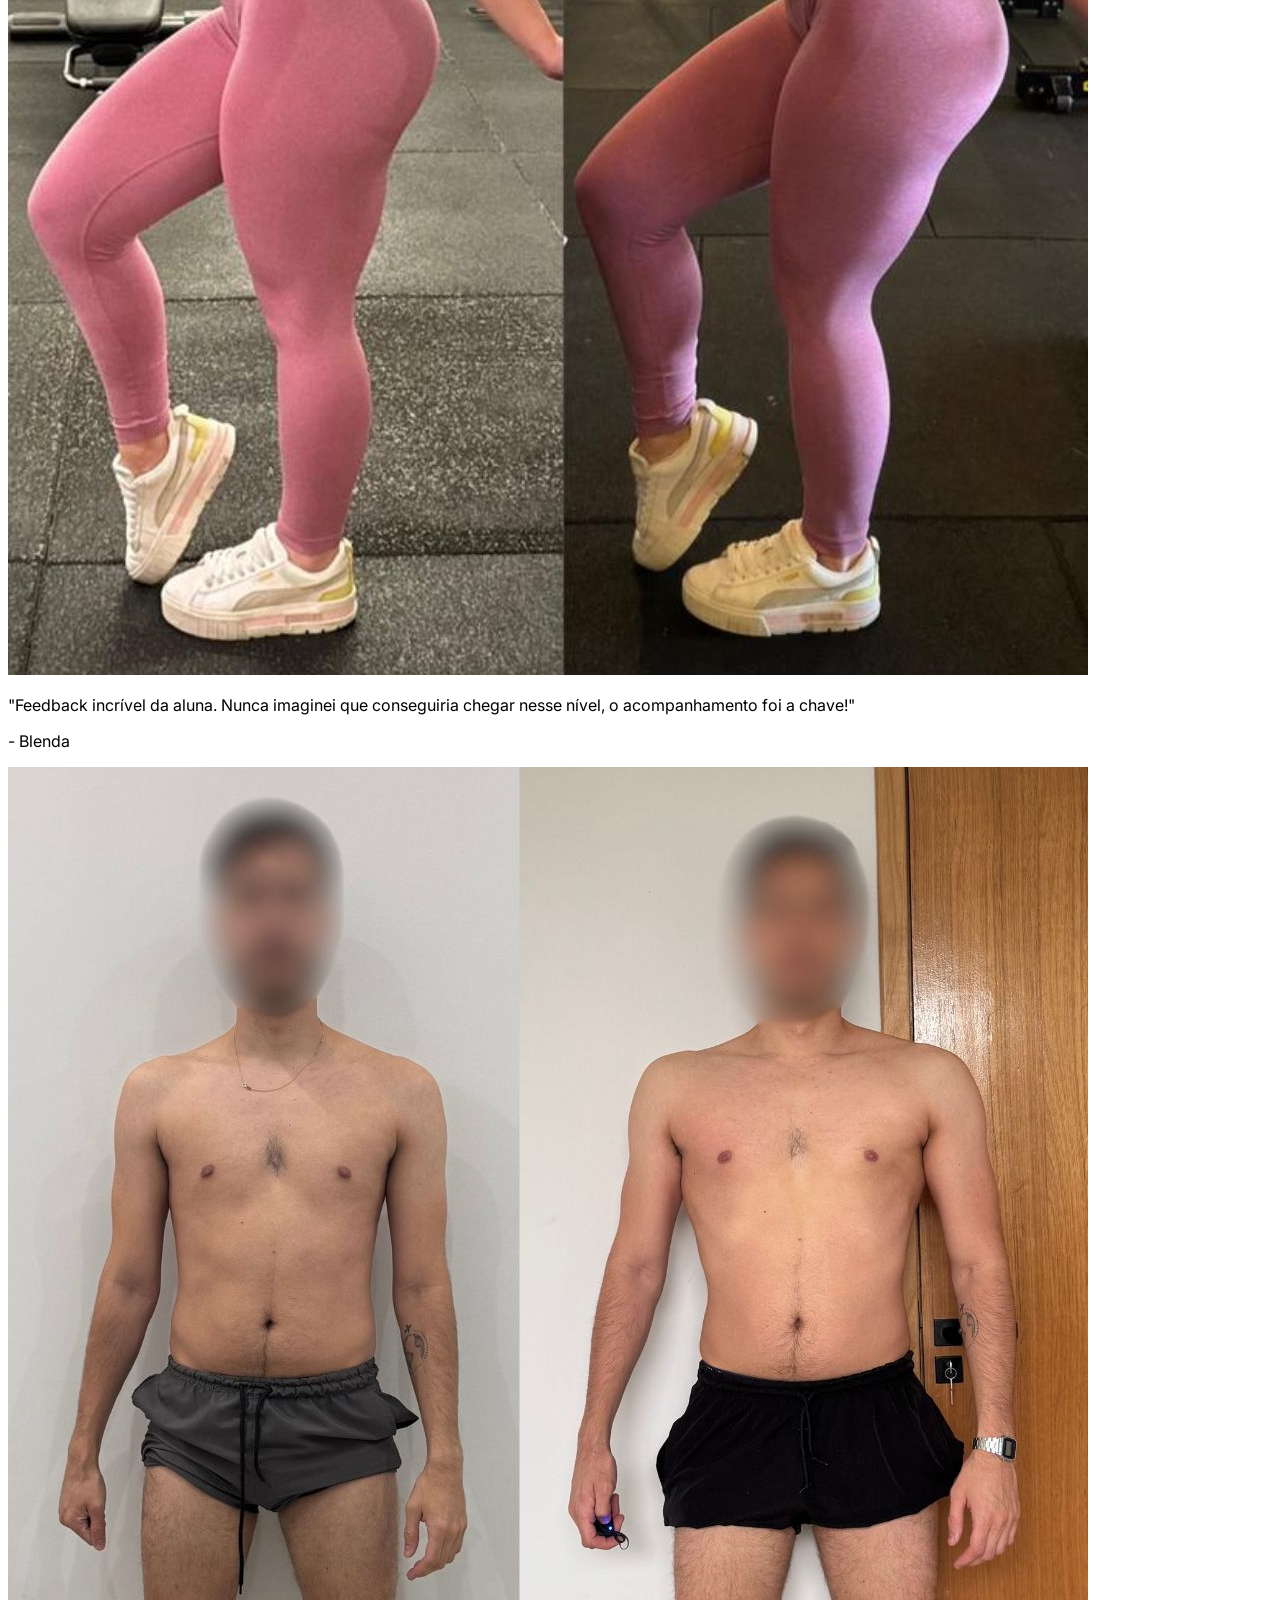
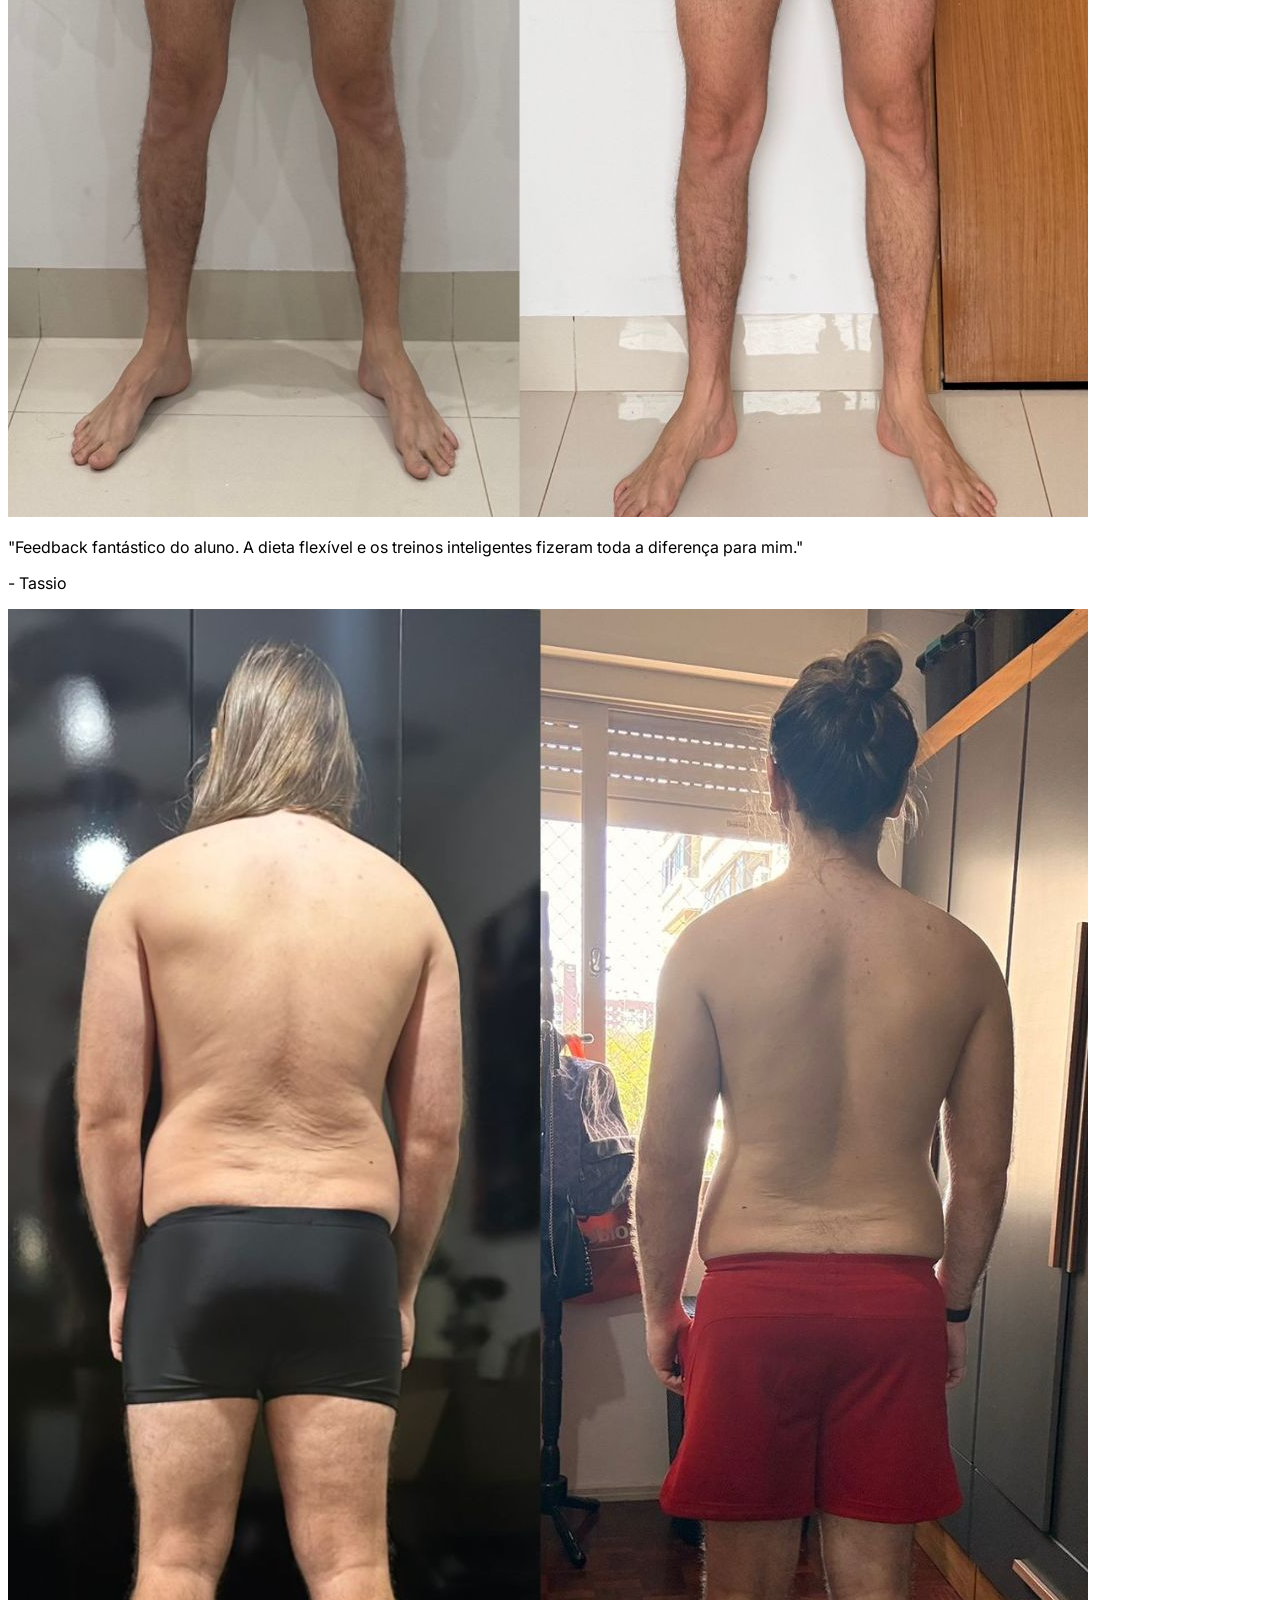
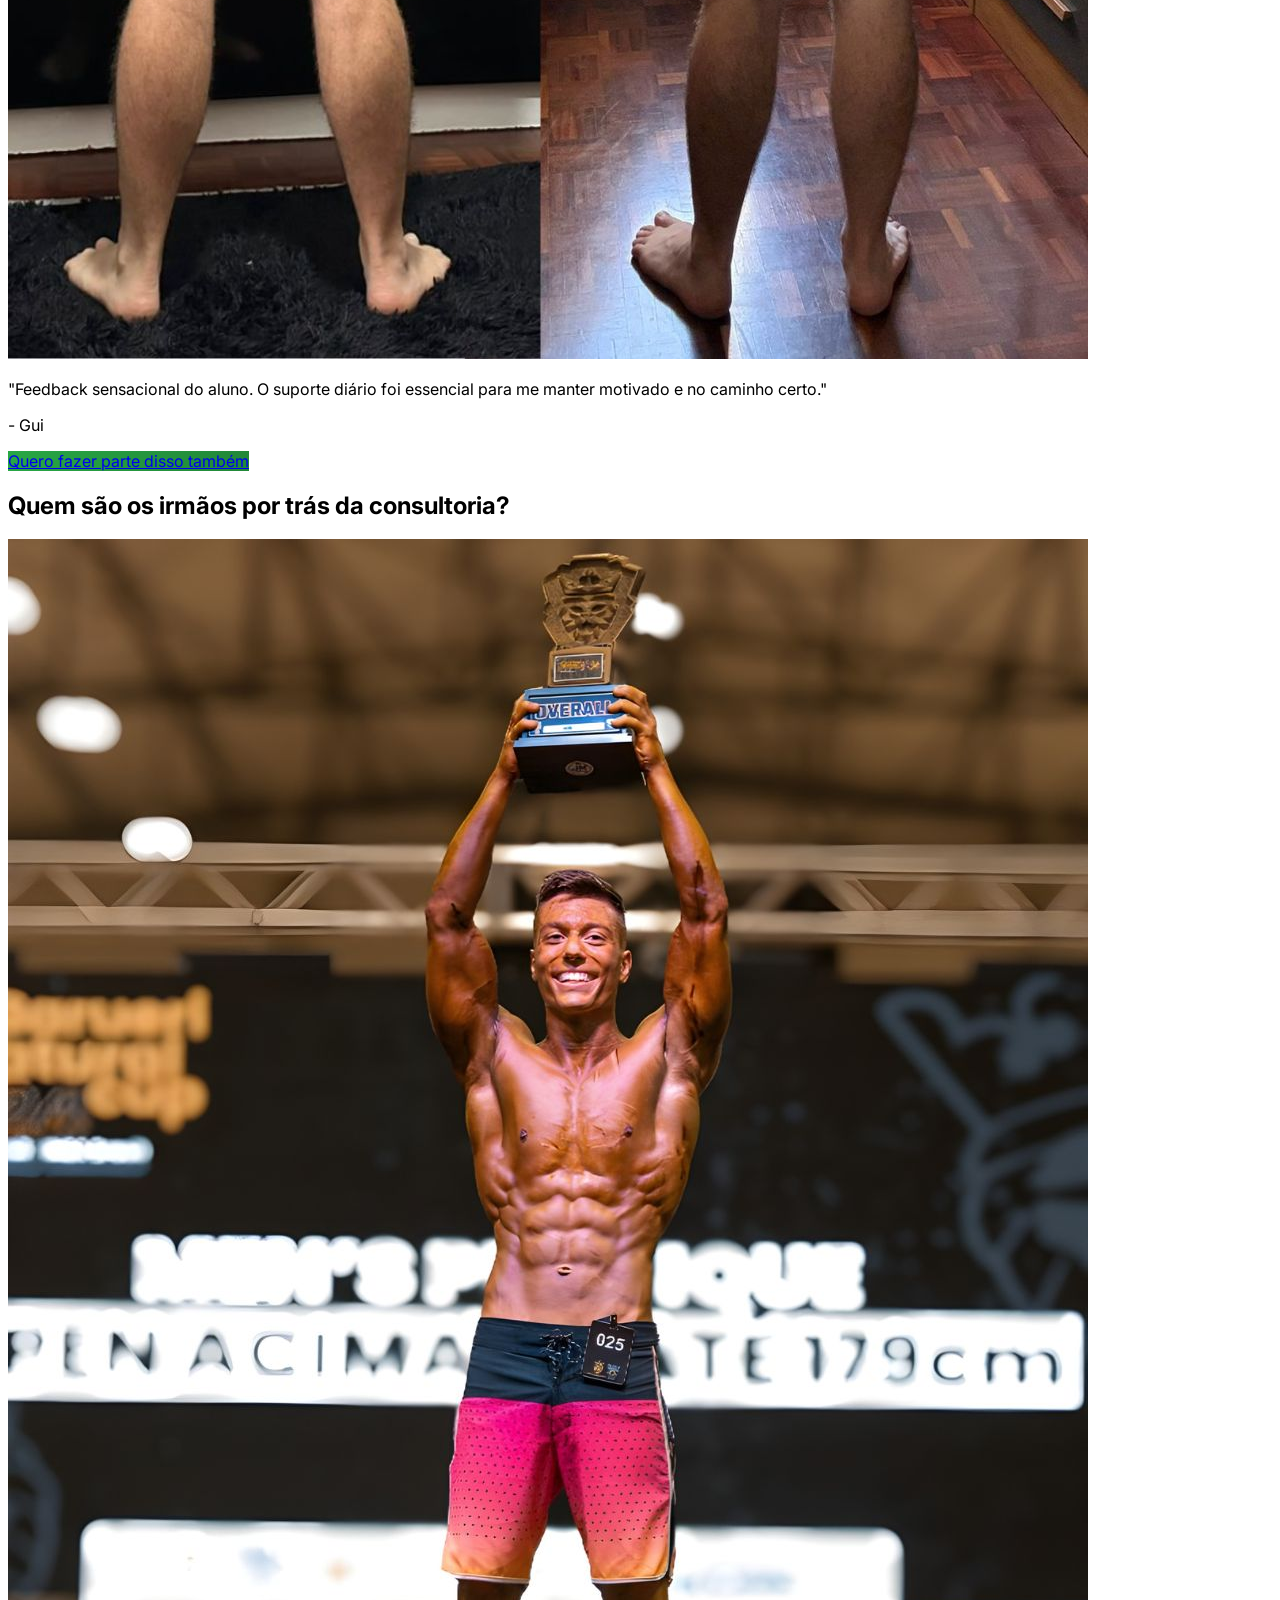
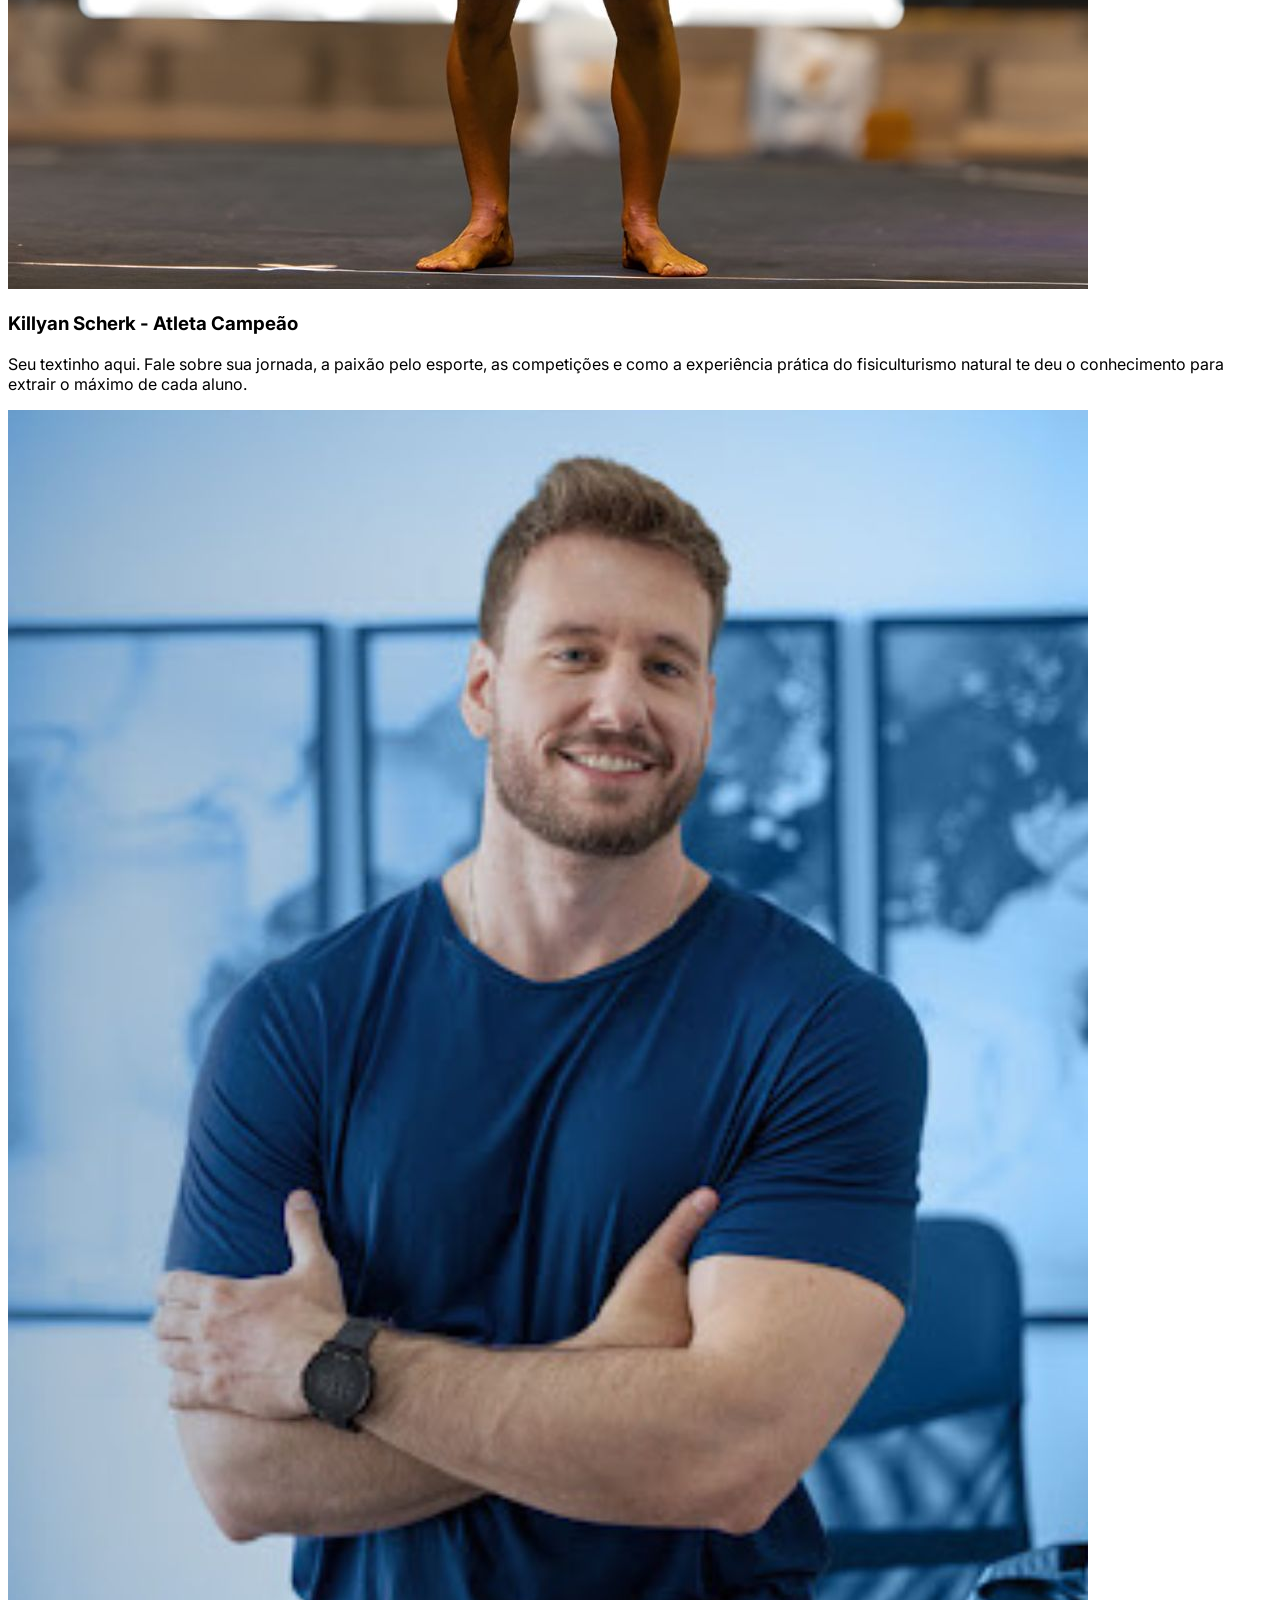
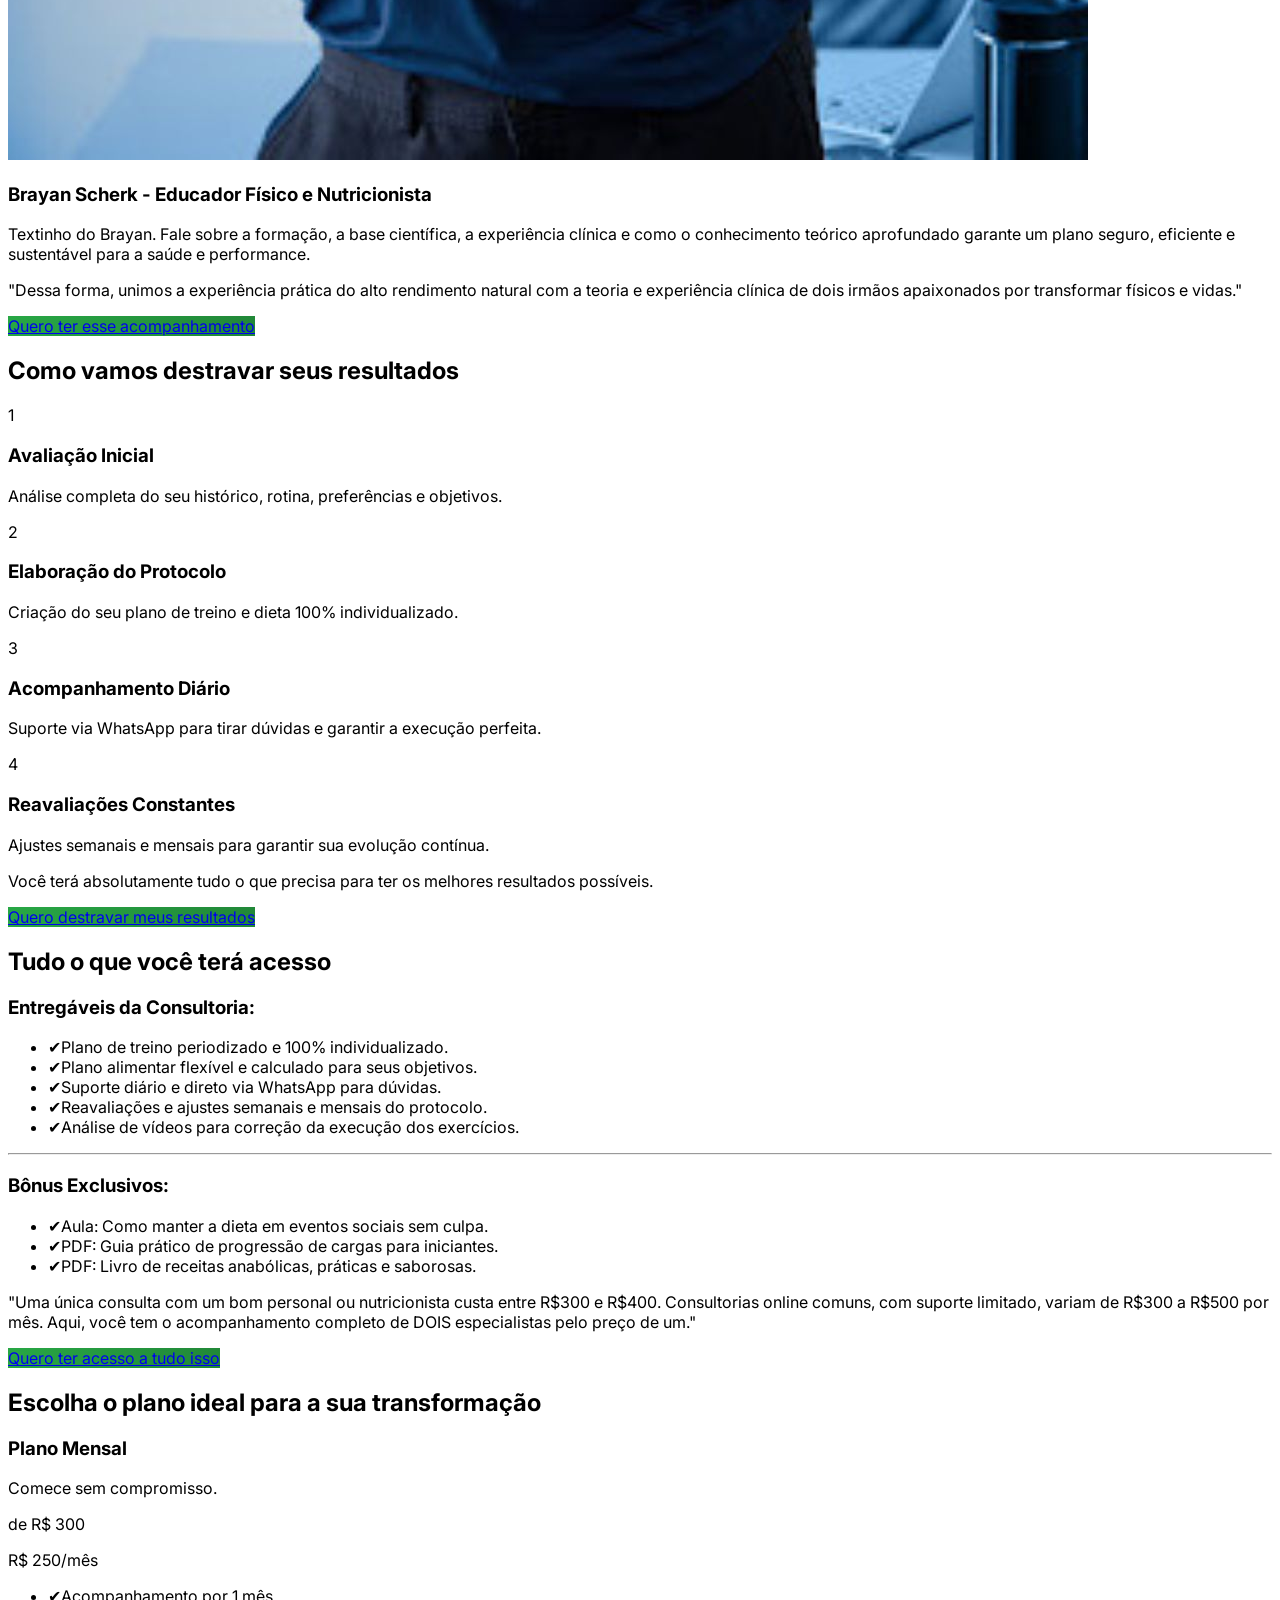
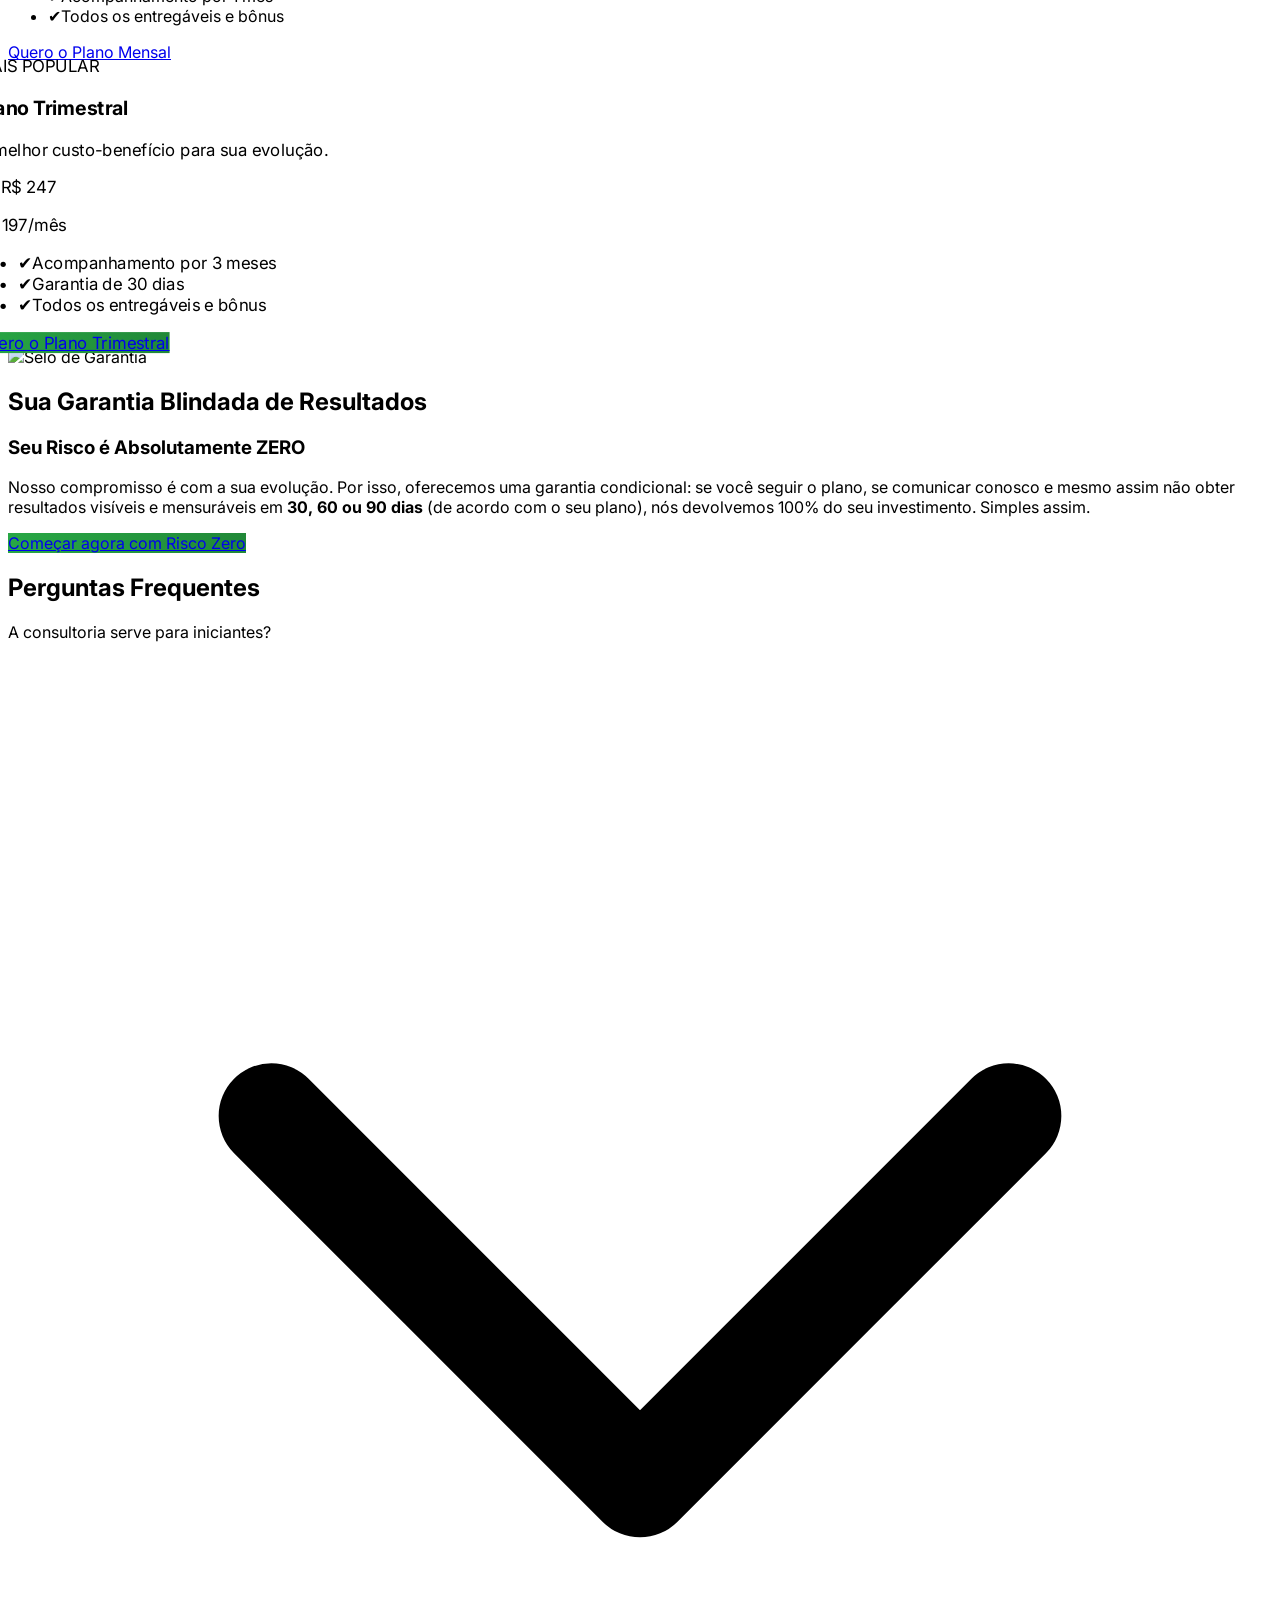
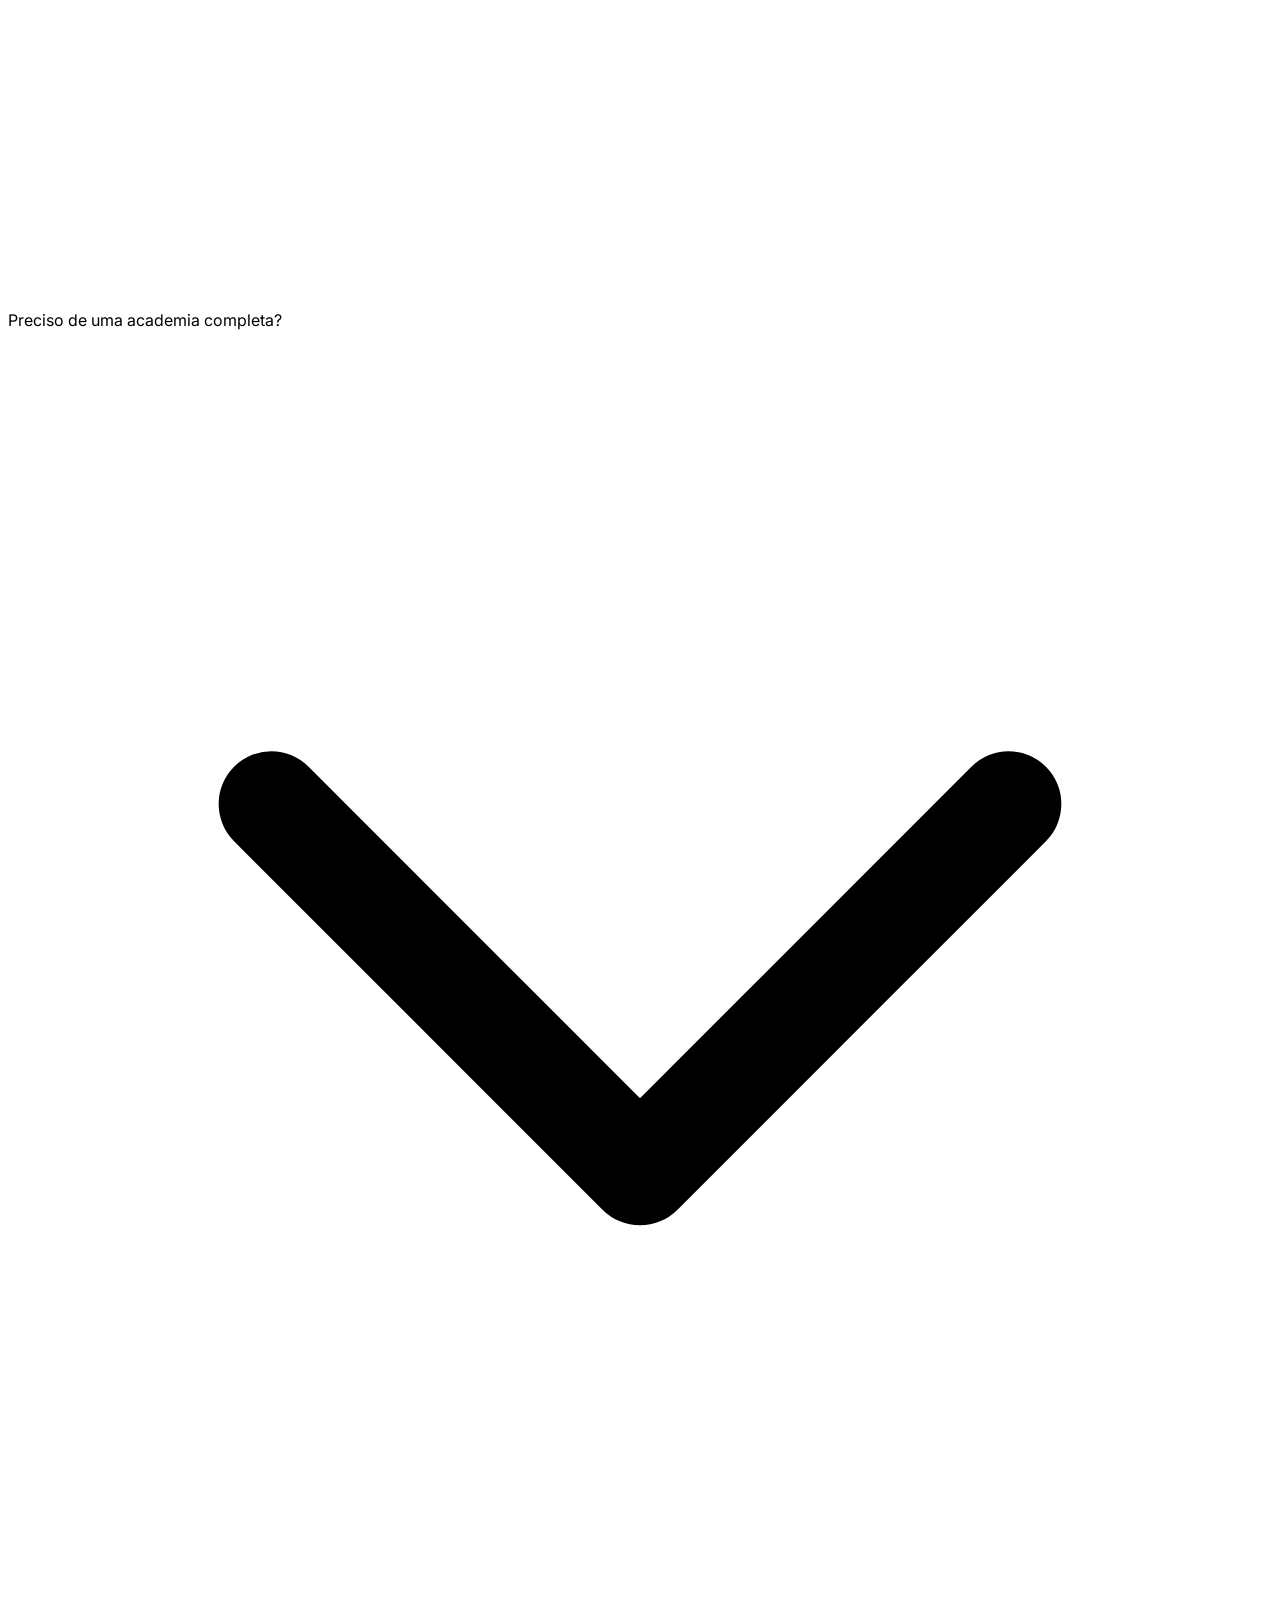
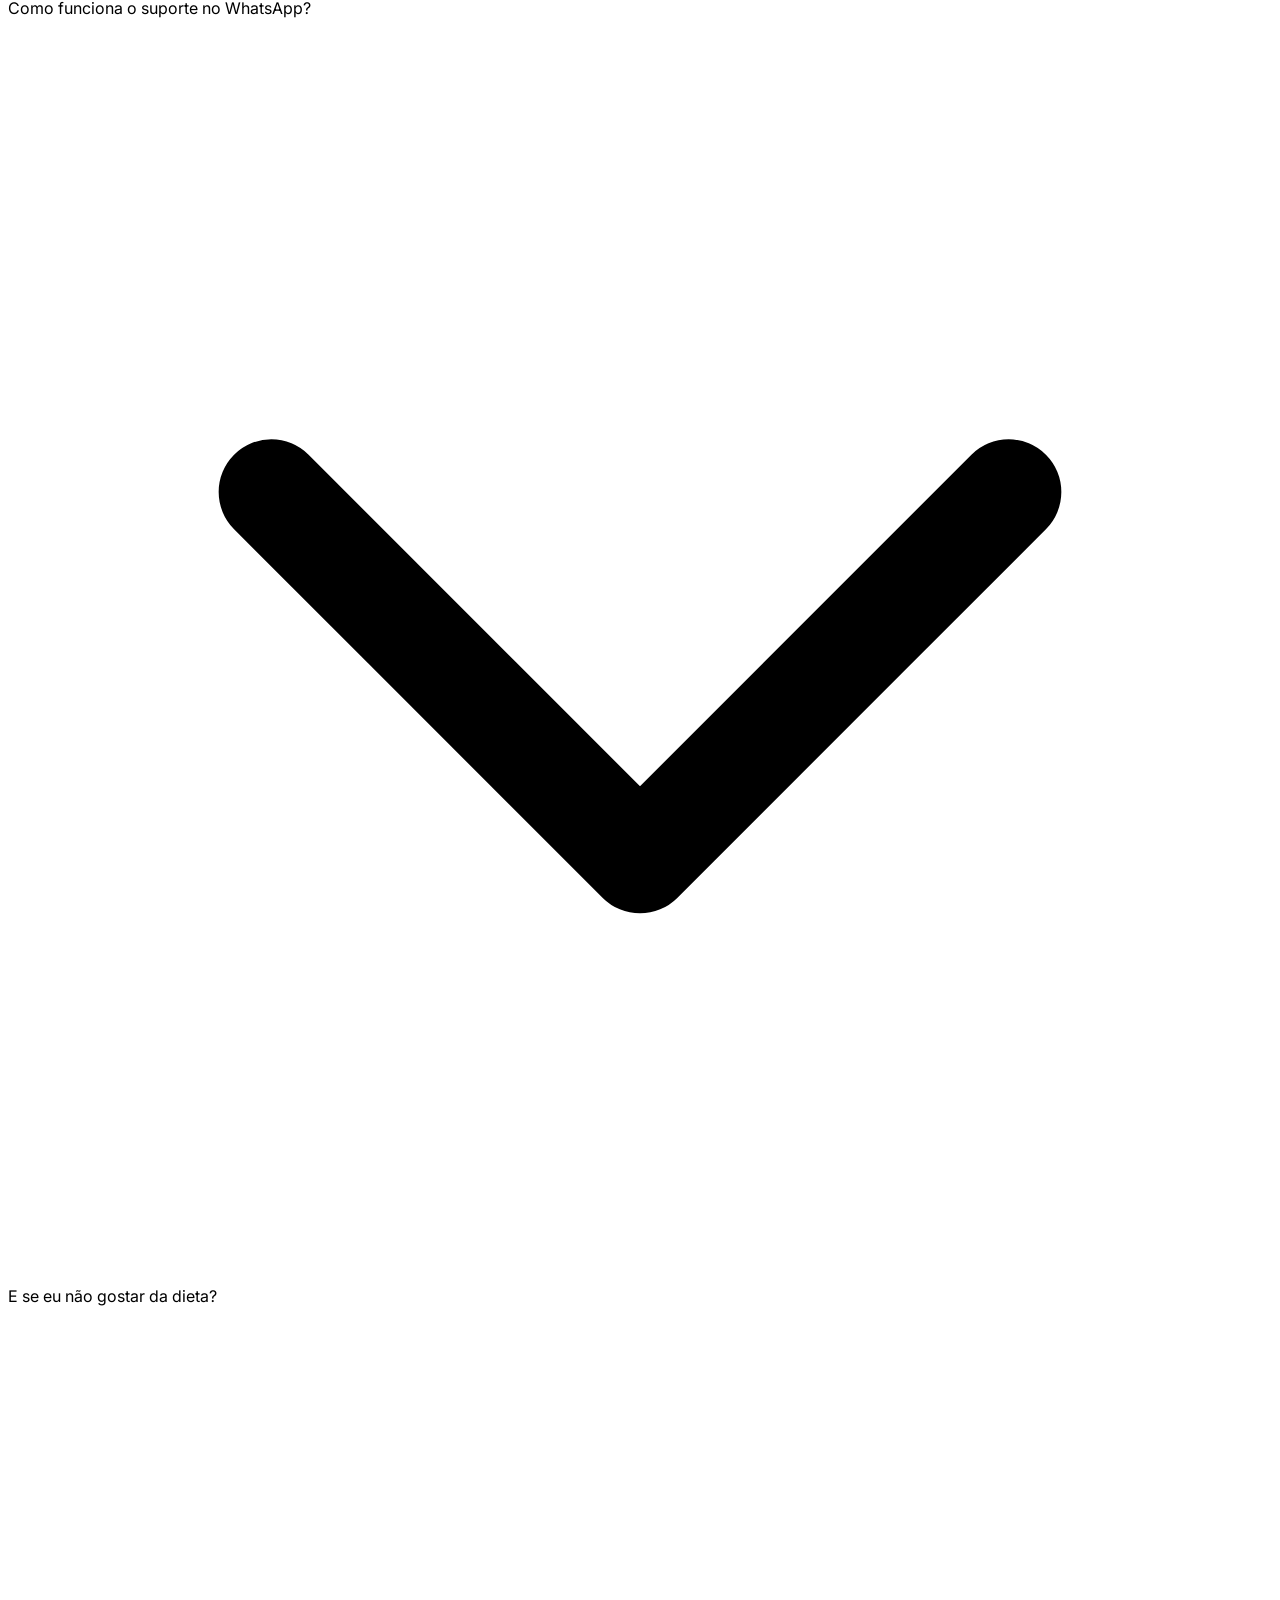
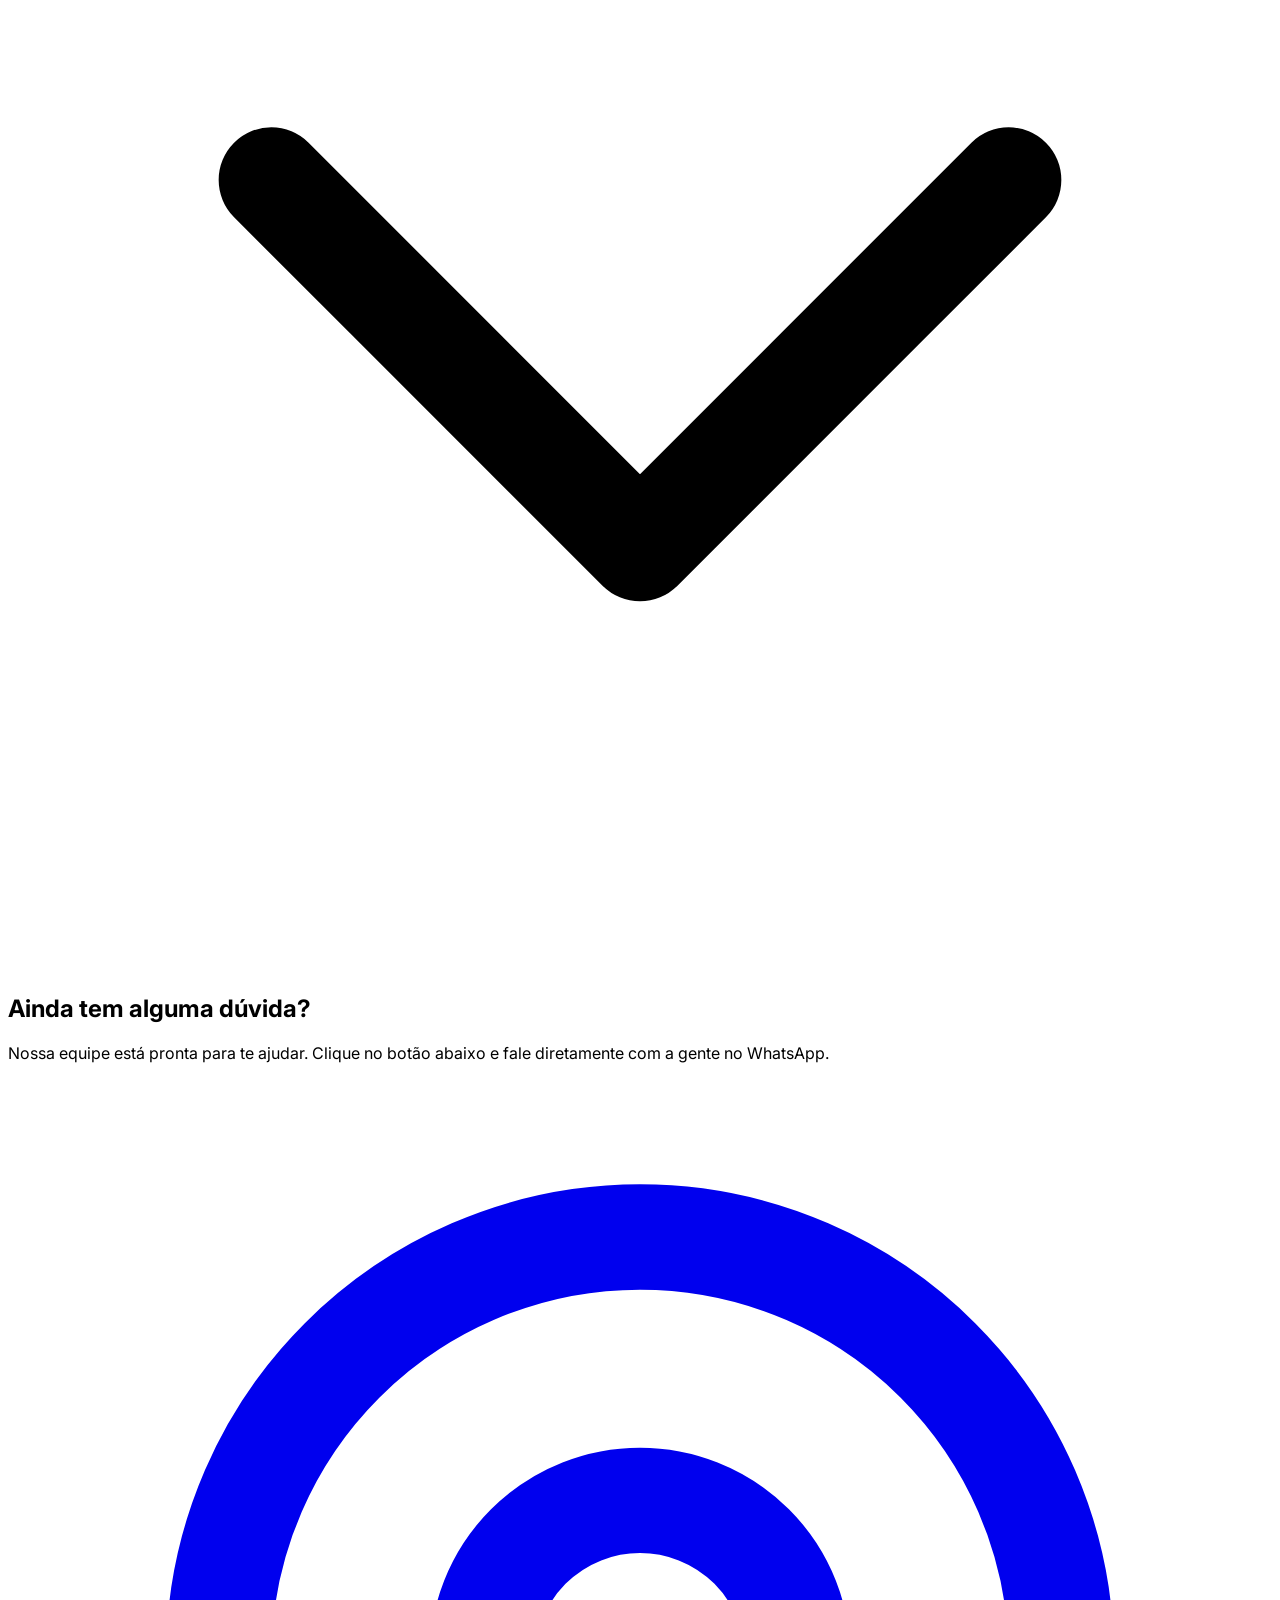
==== commit b5a3a6fa: "Update index.html" ====
--- a/consultoria/index.html
+++ b/consultoria/index.html
@@ -92,21 +92,21 @@
             <div class="grid grid-cols-1 sm:grid-cols-2 lg:grid-cols-3 gap-8 mt-12">
                 <!-- Depoimento 1 -->
                 <div class="bg-gray-900 p-6 rounded-lg shadow-md">
-                    <img src="https://placehold.co/600x600/1a202c/ffffff?text=Antes+e+Depois" alt="Foto de antes e depois do aluno 1" class="rounded-md mx-auto" onerror="this.onerror=null;this.src='https://placehold.co/600x600/1a202c/ffffff?text=Aluno+1';">
-                    <p class="mt-4 text-gray-300 italic">"Feedback incrível do aluno 1. Nunca imaginei que conseguiria chegar nesse nível, o acompanhamento foi a chave!"</p>
-                    <p class="mt-2 font-bold text-white">- Nome do Aluno</p>
+                    <img src="alunos/blenda.jpg" alt="Foto de antes e depois da aluna Blenda" class="rounded-md mx-auto" onerror="this.onerror=null;this.src='https://placehold.co/600x600/1a202c/ffffff?text=Blenda';">
+                    <p class="mt-4 text-gray-300 italic">"Feedback incrível da aluna. Nunca imaginei que conseguiria chegar nesse nível, o acompanhamento foi a chave!"</p>
+                    <p class="mt-2 font-bold text-white">- Blenda</p>
                 </div>
                 <!-- Depoimento 2 -->
                 <div class="bg-gray-900 p-6 rounded-lg shadow-md">
-                    <img src="https://placehold.co/600x600/1a202c/ffffff?text=Antes+e+Depois" alt="Foto de antes e depois do aluno 2" class="rounded-md mx-auto" onerror="this.onerror=null;this.src='https://placehold.co/600x600/1a202c/ffffff?text=Aluna+2';">
-                    <p class="mt-4 text-gray-300 italic">"Feedback fantástico do aluno 2. A dieta flexível e os treinos inteligentes fizeram toda a diferença para mim."</p>
-                    <p class="mt-2 font-bold text-white">- Nome da Aluna</p>
+                    <img src="alunos/tassio.jpg" alt="Foto de antes e depois do aluno Tassio" class="rounded-md mx-auto" onerror="this.onerror=null;this.src='https://placehold.co/600x600/1a202c/ffffff?text=Tassio';">
+                    <p class="mt-4 text-gray-300 italic">"Feedback fantástico do aluno. A dieta flexível e os treinos inteligentes fizeram toda a diferença para mim."</p>
+                    <p class="mt-2 font-bold text-white">- Tassio</p>
                 </div>
                 <!-- Depoimento 3 -->
                 <div class="bg-gray-900 p-6 rounded-lg shadow-md">
-                    <img src="https://placehold.co/600x600/1a202c/ffffff?text=Antes+e+Depois" alt="Foto de antes e depois do aluno 3" class="rounded-md mx-auto" onerror="this.onerror=null;this.src='https://placehold.co/600x600/1a202c/ffffff?text=Aluno+3';">
-                    <p class="mt-4 text-gray-300 italic">"Feedback sensacional do aluno 3. O suporte diário foi essencial para me manter motivado e no caminho certo."</p>
-                    <p class="mt-2 font-bold text-white">- Nome do Aluno</p>
+                    <img src="alunos/gui.jpg" alt="Foto de antes e depois do aluno Gui" class="rounded-md mx-auto" onerror="this.onerror=null;this.src='https://placehold.co/600x600/1a202c/ffffff?text=Gui';">
+                    <p class="mt-4 text-gray-300 italic">"Feedback sensacional do aluno. O suporte diário foi essencial para me manter motivado e no caminho certo."</p>
+                    <p class="mt-2 font-bold text-white">- Gui</p>
                 </div>
             </div>
             <a href="#planos" class="cta-button inline-block mt-12 text-white font-bold py-4 px-10 rounded-lg text-xl shadow-lg">
@@ -122,13 +122,13 @@
             <div class="mt-12 grid grid-cols-1 md:grid-cols-2 gap-12 items-center">
                 <!-- Perfil 1: Atleta -->
                 <div class="text-center">
-                    <img src="https://placehold.co/600x700/1a202c/ffffff?text=Foto+do+Killyan" alt="Killyan Scherk no palco com troféu de campeão" class="rounded-lg shadow-lg mx-auto w-full max-w-md" onerror="this.onerror=null;this.src='https://placehold.co/600x700/1a202c/ffffff?text=Foto+do+Killyan';">
+                    <img src="alunos/killyan.jpg" alt="Killyan Scherk no palco com troféu de campeão" class="rounded-lg shadow-lg mx-auto w-full max-w-md" onerror="this.onerror=null;this.src='https://placehold.co/600x700/1a202c/ffffff?text=Foto+do+Killyan';">
                     <h3 class="mt-6 text-2xl font-bold text-white">Killyan Scherk - Atleta Campeão</h3>
                     <p class="mt-2 text-gray-300 max-w-md mx-auto">Seu textinho aqui. Fale sobre sua jornada, a paixão pelo esporte, as competições e como a experiência prática do fisiculturismo natural te deu o conhecimento para extrair o máximo de cada aluno.</p>
                 </div>
                 <!-- Perfil 2: Nutricionista -->
                 <div class="text-center">
-                    <img src="https://placehold.co/600x700/1a202c/ffffff?text=Foto+do+Brayan" alt="Foto do Brayan de jaleco" class="rounded-lg shadow-lg mx-auto w-full max-w-md" onerror="this.onerror=null;this.src='https://placehold.co/600x700/1a202c/ffffff?text=Foto+do+Brayan';">
+                    <img src="alunos/brayan.jpg" alt="Foto do Brayan de jaleco" class="rounded-lg shadow-lg mx-auto w-full max-w-md" onerror="this.onerror=null;this.src='https://placehold.co/600x700/1a202c/ffffff?text=Foto+do+Brayan';">
                     <h3 class="mt-6 text-2xl font-bold text-white">Brayan Scherk - Educador Físico e Nutricionista</h3>
                     <p class="mt-2 text-gray-300 max-w-md mx-auto">Textinho do Brayan. Fale sobre a formação, a base científica, a experiência clínica e como o conhecimento teórico aprofundado garante um plano seguro, eficiente e sustentável para a saúde e performance.</p>
                 </div>
@@ -215,45 +215,32 @@
     <section id="planos" class="py-16 sm:py-24 bg-gray-800">
         <div class="container mx-auto px-6">
             <h2 class="text-3xl sm:text-4xl font-bold text-white text-center">Escolha o plano ideal para a sua <span class="text-green-400">transformação</span></h2>
-            <div class="mt-12 grid grid-cols-1 md:grid-cols-3 gap-8 max-w-5xl mx-auto">
-                <!-- Plano Trimestral -->
-                <div class="bg-gray-900 p-8 rounded-lg shadow-lg border-2 border-gray-700 flex flex-col">
+            <div class="mt-12 grid grid-cols-1 md:grid-cols-2 gap-8 max-w-4xl mx-auto items-start justify-center">
+                <!-- Plano Mensal -->
+                <div class="bg-gray-900 p-8 rounded-lg shadow-lg border-2 border-gray-700 flex flex-col h-full">
+                    <h3 class="text-2xl font-bold text-white">Plano Mensal</h3>
+                    <p class="mt-2 text-gray-400">Comece sem compromisso.</p>
+                    <p class="mt-6 text-lg text-gray-500 line-through">de R$ 300</p>
+                    <p class="mt-1 text-4xl font-black text-white">R$ 250<span class="text-xl">/mês</span></p>
+                    <ul class="mt-6 space-y-3 text-gray-300 flex-grow">
+                        <li><span class="text-green-400 mr-2">✔</span>Acompanhamento por 1 mês</li>
+                        <li><span class="text-green-400 mr-2">✔</span>Todos os entregáveis e bônus</li>
+                    </ul>
+                    <a href="#" class="mt-8 w-full text-center bg-gray-700 text-white font-bold py-3 px-6 rounded-lg hover:bg-gray-600 transition">Quero o Plano Mensal</a>
+                </div>
+                <!-- Plano Trimestral (Recomendado) -->
+                <div class="bg-gray-900 p-8 rounded-lg shadow-2xl border-2 flex flex-col recommended-plan relative h-full">
+                    <span class="absolute top-0 -mt-4 left-1/2 -translate-x-1/2 bg-green-500 text-white text-sm font-bold px-4 py-1 rounded-full">MAIS POPULAR</span>
                     <h3 class="text-2xl font-bold text-white">Plano Trimestral</h3>
-                    <p class="mt-2 text-gray-400">O pontapé inicial para sua evolução.</p>
-                    <p class="mt-6 text-4xl font-black text-white">R$ XXX<span class="text-xl">/mês</span></p>
+                    <p class="mt-2 text-green-400">O melhor custo-benefício para sua evolução.</p>
+                    <p class="mt-6 text-lg text-gray-500 line-through">de R$ 247</p>
+                    <p class="mt-1 text-4xl font-black text-white">R$ 197<span class="text-xl">/mês</span></p>
                     <ul class="mt-6 space-y-3 text-gray-300 flex-grow">
                         <li><span class="text-green-400 mr-2">✔</span>Acompanhamento por 3 meses</li>
                         <li><span class="text-green-400 mr-2">✔</span>Garantia de 30 dias</li>
                         <li><span class="text-green-400 mr-2">✔</span>Todos os entregáveis e bônus</li>
                     </ul>
-                    <a href="#" class="mt-8 w-full text-center bg-gray-700 text-white font-bold py-3 px-6 rounded-lg hover:bg-gray-600 transition">Quero o Plano Trimestral</a>
-                </div>
-                <!-- Plano Semestral (Recomendado) -->
-                <div class="bg-gray-900 p-8 rounded-lg shadow-2xl border-2 flex flex-col recommended-plan relative">
-                    <span class="absolute top-0 -mt-4 left-1/2 -translate-x-1/2 bg-green-500 text-white text-sm font-bold px-4 py-1 rounded-full">MAIS POPULAR</span>
-                    <h3 class="text-2xl font-bold text-white">Plano Semestral</h3>
-                    <p class="mt-2 text-green-400">O melhor custo-benefício para resultados sólidos.</p>
-                    <p class="mt-6 text-4xl font-black text-white">R$ YYY<span class="text-xl">/mês</span></p>
-                    <ul class="mt-6 space-y-3 text-gray-300 flex-grow">
-                        <li><span class="text-green-400 mr-2">✔</span>Acompanhamento por 6 meses</li>
-                        <li><span class="text-green-400 mr-2">✔</span>Garantia de 60 dias</li>
-                        <li><span class="text-green-400 mr-2">✔</span>Todos os entregáveis e bônus</li>
-                        <li><span class="text-green-400 mr-2">✔</span><strong>Bônus extra: Mini-curso de técnica</strong></li>
-                    </ul>
-                    <a href="#" class="cta-button mt-8 w-full text-center text-white font-bold py-3 px-6 rounded-lg">Quero o Plano Semestral</a>
-                </div>
-                <!-- Plano Anual -->
-                <div class="bg-gray-900 p-8 rounded-lg shadow-lg border-2 border-gray-700 flex flex-col">
-                    <h3 class="text-2xl font-bold text-white">Plano Anual</h3>
-                    <p class="mt-2 text-gray-400">O compromisso definitivo com seu novo shape.</p>
-                    <p class="mt-6 text-4xl font-black text-white">R$ ZZZ<span class="text-xl">/mês</span></p>
-                    <ul class="mt-6 space-y-3 text-gray-300 flex-grow">
-                        <li><span class="text-green-400 mr-2">✔</span>Acompanhamento por 12 meses</li>
-                        <li><span class="text-green-400 mr-2">✔</span>Garantia de 90 dias</li>
-                        <li><span class="text-green-400 mr-2">✔</span>Todos os entregáveis e bônus</li>
-                        <li><span class="text-green-400 mr-2">✔</span><strong>2 videochamadas de avaliação</strong></li>
-                    </ul>
-                    <a href="#" class="mt-8 w-full text-center bg-gray-700 text-white font-bold py-3 px-6 rounded-lg hover:bg-gray-600 transition">Quero o Plano Anual</a>
+                    <a href="#" class="cta-button mt-8 w-full text-center text-white font-bold py-3 px-6 rounded-lg">Quero o Plano Trimestral</a>
                 </div>
             </div>
         </div>
@@ -348,3 +335,4 @@
 
 </body>
 </html>
+
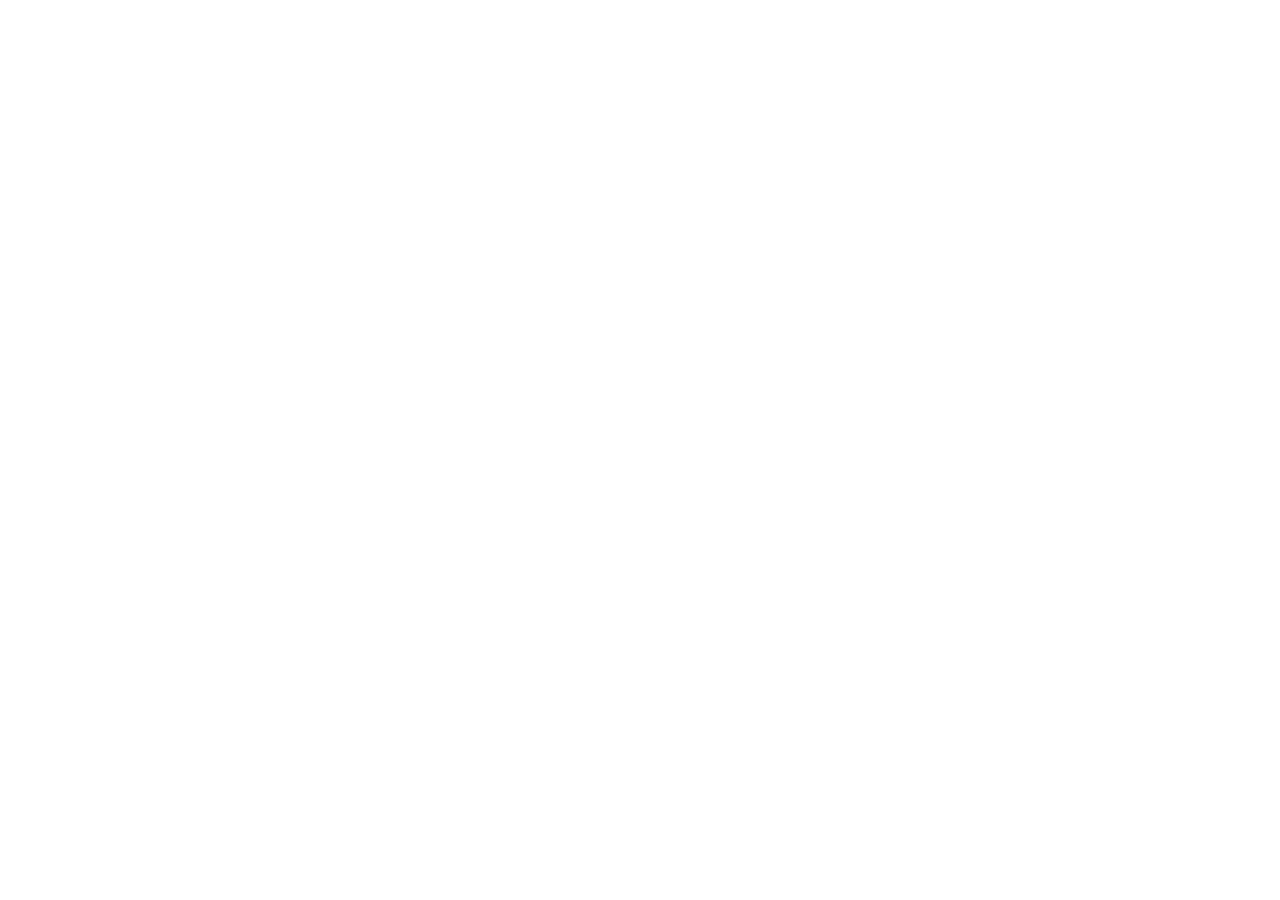
==== commit 8092899d: "Create index.html" ====
--- a/consultoria/index.html
+++ b/consultoria/index.html
@@ -1,338 +1,14 @@
-<!DOCTYPE html>
+<!doctype html>
 <html lang="pt-BR">
 <head>
-    <meta charset="UTF-8">
-    <meta name="viewport" content="width=device-width, initial-scale=1.0">
-    <title>Consultoria Online - Destrave Seus Resultados</title>
-    <link rel="preconnect" href="https://fonts.googleapis.com">
-    <link rel="preconnect" href="https://fonts.gstatic.com" crossorigin>
-    <link href="https://fonts.googleapis.com/css2?family=Inter:wght@400;700;900&display=swap" rel="stylesheet">
-    <script src="https://cdn.tailwindcss.com"></script>
-    <style>
-        /* Usamos Inter como fonte principal, com fallback para fontes do sistema */
-        body {
-            font-family: 'Inter', sans-serif;
-            scroll-behavior: smooth;
-        }
-        /* Efeito de gradiente sutil no botão para dar mais destaque */
-        .cta-button {
-            background-image: linear-gradient(to right, #28a745, #218838);
-            transition: transform 0.2s ease-in-out, box-shadow 0.2s ease-in-out;
-        }
-        .cta-button:hover {
-            transform: scale(1.05);
-            box-shadow: 0 10px 20px rgba(0,0,0,0.2);
-        }
-        /* Estilo para o plano recomendado */
-        .recommended-plan {
-            border-color: #28a745;
-            transform: scale(1.05);
-        }
-        /* Estilo para o player de vídeo */
-        .video-container {
-            position: relative;
-            padding-bottom: 56.25%; /* Proporção 16:9 */
-            height: 0;
-            overflow: hidden;
-            max-width: 100%;
-            background: #000;
-            border-radius: 0.75rem;
-        }
-        .video-container iframe {
-            position: absolute;
-            top: 0;
-            left: 0;
-            width: 100%;
-            height: 100%;
-        }
-        /* Estilo para o acordeão do FAQ */
-        details > summary {
-            list-style: none;
-        }
-        details > summary::-webkit-details-marker {
-            display: none;
-        }
-        details[open] summary .arrow-down {
-            transform: rotate(180deg);
-        }
-    </style>
+  <meta charset="utf-8">
+  <meta http-equiv="refresh"
+        content="0; url=https://forms.gle/HmbNpQNCStp9dCFG9">
+  <title>Consultoria Scherk</title>
 </head>
-<body class="bg-gray-900 text-gray-200">
-
-    <!-- Seção 1: Promessa -->
-    <section id="promessa" class="py-16 sm:py-24">
-        <div class="container mx-auto px-6 text-center">
-            <h1 class="text-4xl sm:text-5xl md:text-6xl font-black text-white leading-tight">
-                O resultado que você sempre quis, com o <span class="text-green-400">acompanhamento que você nunca teve.</span>
-            </h1>
-            <p class="mt-6 max-w-3xl mx-auto text-lg sm:text-xl text-gray-300">
-                Destrave os seus resultados com o acompanhamento de treino + dieta de um Atleta Campeão de Fisiculturismo Natural junto com um Educador Físico/Nutricionista e conquiste o shape que você sempre sonhou.
-            </p>
-            
-            <!-- VÍDEO EXPLICATIVO -->
-            <!-- Para usar: vá no YouTube > seu vídeo > Compartilhar > Incorporar > copie o código e cole aqui, substituindo o div abaixo. -->
-            <div class="video-container max-w-3xl mx-auto mt-10 shadow-lg">
-                <!-- Exemplo de como ficaria o iframe do YouTube -->
-                <!-- <iframe src="https://www.youtube.com/embed/SEU_VIDEO_ID" title="YouTube video player" frameborder="0" allow="accelerometer; autoplay; clipboard-write; encrypted-media; gyroscope; picture-in-picture" allowfullscreen></iframe> -->
-                <div class="w-full h-full flex items-center justify-center bg-gray-800 rounded-xl">
-                    <p class="text-white font-bold">[SEU VÍDEO EXPLICATIVO AQUI]</p>
-                </div>
-            </div>
-            
-            <a href="#planos" class="cta-button inline-block mt-10 text-white font-bold py-4 px-10 rounded-lg text-xl shadow-lg">
-                Quero destravar meus resultados
-            </a>
-        </div>
-    </section>
-
-    <!-- Seção 2: Depoimentos -->
-    <section id="depoimentos" class="py-16 sm:py-24 bg-gray-800">
-        <div class="container mx-auto px-6 text-center">
-            <h2 class="text-3xl sm:text-4xl font-bold text-white">Alunos que já <span class="text-green-400">destravaram</span> os seus resultados</h2>
-            <div class="grid grid-cols-1 sm:grid-cols-2 lg:grid-cols-3 gap-8 mt-12">
-                <!-- Depoimento 1 -->
-                <div class="bg-gray-900 p-6 rounded-lg shadow-md">
-                    <img src="alunos/blenda.jpg" alt="Foto de antes e depois da aluna Blenda" class="rounded-md mx-auto" onerror="this.onerror=null;this.src='https://placehold.co/600x600/1a202c/ffffff?text=Blenda';">
-                    <p class="mt-4 text-gray-300 italic">"Feedback incrível da aluna. Nunca imaginei que conseguiria chegar nesse nível, o acompanhamento foi a chave!"</p>
-                    <p class="mt-2 font-bold text-white">- Blenda</p>
-                </div>
-                <!-- Depoimento 2 -->
-                <div class="bg-gray-900 p-6 rounded-lg shadow-md">
-                    <img src="alunos/tassio.jpg" alt="Foto de antes e depois do aluno Tassio" class="rounded-md mx-auto" onerror="this.onerror=null;this.src='https://placehold.co/600x600/1a202c/ffffff?text=Tassio';">
-                    <p class="mt-4 text-gray-300 italic">"Feedback fantástico do aluno. A dieta flexível e os treinos inteligentes fizeram toda a diferença para mim."</p>
-                    <p class="mt-2 font-bold text-white">- Tassio</p>
-                </div>
-                <!-- Depoimento 3 -->
-                <div class="bg-gray-900 p-6 rounded-lg shadow-md">
-                    <img src="alunos/gui.jpg" alt="Foto de antes e depois do aluno Gui" class="rounded-md mx-auto" onerror="this.onerror=null;this.src='https://placehold.co/600x600/1a202c/ffffff?text=Gui';">
-                    <p class="mt-4 text-gray-300 italic">"Feedback sensacional do aluno. O suporte diário foi essencial para me manter motivado e no caminho certo."</p>
-                    <p class="mt-2 font-bold text-white">- Gui</p>
-                </div>
-            </div>
-            <a href="#planos" class="cta-button inline-block mt-12 text-white font-bold py-4 px-10 rounded-lg text-xl shadow-lg">
-                Quero fazer parte disso também
-            </a>
-        </div>
-    </section>
-
-    <!-- Seção 3: Biografia -->
-    <section id="biografia" class="py-16 sm:py-24">
-        <div class="container mx-auto px-6">
-            <h2 class="text-3xl sm:text-4xl font-bold text-white text-center">Quem são os <span class="text-green-400">irmãos</span> por trás da consultoria?</h2>
-            <div class="mt-12 grid grid-cols-1 md:grid-cols-2 gap-12 items-center">
-                <!-- Perfil 1: Atleta -->
-                <div class="text-center">
-                    <img src="alunos/killyan.jpg" alt="Killyan Scherk no palco com troféu de campeão" class="rounded-lg shadow-lg mx-auto w-full max-w-md" onerror="this.onerror=null;this.src='https://placehold.co/600x700/1a202c/ffffff?text=Foto+do+Killyan';">
-                    <h3 class="mt-6 text-2xl font-bold text-white">Killyan Scherk - Atleta Campeão</h3>
-                    <p class="mt-2 text-gray-300 max-w-md mx-auto">Seu textinho aqui. Fale sobre sua jornada, a paixão pelo esporte, as competições e como a experiência prática do fisiculturismo natural te deu o conhecimento para extrair o máximo de cada aluno.</p>
-                </div>
-                <!-- Perfil 2: Nutricionista -->
-                <div class="text-center">
-                    <img src="alunos/brayan.jpg" alt="Foto do Brayan de jaleco" class="rounded-lg shadow-lg mx-auto w-full max-w-md" onerror="this.onerror=null;this.src='https://placehold.co/600x700/1a202c/ffffff?text=Foto+do+Brayan';">
-                    <h3 class="mt-6 text-2xl font-bold text-white">Brayan Scherk - Educador Físico e Nutricionista</h3>
-                    <p class="mt-2 text-gray-300 max-w-md mx-auto">Textinho do Brayan. Fale sobre a formação, a base científica, a experiência clínica e como o conhecimento teórico aprofundado garante um plano seguro, eficiente e sustentável para a saúde e performance.</p>
-                </div>
-            </div>
-            <div class="mt-16 max-w-3xl mx-auto text-center bg-gray-800 p-8 rounded-lg shadow-xl">
-                <p class="text-xl font-bold text-white">"Dessa forma, unimos a <span class="text-green-400">experiência prática</span> do alto rendimento natural com a <span class="text-green-400">teoria e experiência clínica</span> de dois irmãos apaixonados por transformar físicos e vidas."</p>
-            </div>
-            <div class="text-center">
-                <a href="#planos" class="cta-button inline-block mt-12 text-white font-bold py-4 px-10 rounded-lg text-xl shadow-lg">
-                    Quero ter esse acompanhamento
-                </a>
-            </div>
-        </div>
-    </section>
-
-    <!-- Seção 4: Como Funciona -->
-    <section id="como-funciona" class="py-16 sm:py-24 bg-gray-800">
-        <div class="container mx-auto px-6 text-center">
-            <h2 class="text-3xl sm:text-4xl font-bold text-white">Como vamos <span class="text-green-400">destravar</span> seus resultados</h2>
-            <div class="max-w-4xl mx-auto mt-12 grid grid-cols-1 sm:grid-cols-2 md:grid-cols-4 gap-8 text-center">
-                <!-- Etapa 1 -->
-                <div class="flex flex-col items-center">
-                    <div class="bg-green-500 text-white w-16 h-16 rounded-full flex items-center justify-center text-2xl font-bold">1</div>
-                    <h3 class="mt-4 text-xl font-bold text-white">Avaliação Inicial</h3>
-                    <p class="mt-2 text-gray-300">Análise completa do seu histórico, rotina, preferências e objetivos.</p>
-                </div>
-                <!-- Etapa 2 -->
-                <div class="flex flex-col items-center">
-                    <div class="bg-green-500 text-white w-16 h-16 rounded-full flex items-center justify-center text-2xl font-bold">2</div>
-                    <h3 class="mt-4 text-xl font-bold text-white">Elaboração do Protocolo</h3>
-                    <p class="mt-2 text-gray-300">Criação do seu plano de treino e dieta 100% individualizado.</p>
-                </div>
-                <!-- Etapa 3 -->
-                <div class="flex flex-col items-center">
-                    <div class="bg-green-500 text-white w-16 h-16 rounded-full flex items-center justify-center text-2xl font-bold">3</div>
-                    <h3 class="mt-4 text-xl font-bold text-white">Acompanhamento Diário</h3>
-                    <p class="mt-2 text-gray-300">Suporte via WhatsApp para tirar dúvidas e garantir a execução perfeita.</p>
-                </div>
-                <!-- Etapa 4 -->
-                <div class="flex flex-col items-center">
-                    <div class="bg-green-500 text-white w-16 h-16 rounded-full flex items-center justify-center text-2xl font-bold">4</div>
-                    <h3 class="mt-4 text-xl font-bold text-white">Reavaliações Constantes</h3>
-                    <p class="mt-2 text-gray-300">Ajustes semanais e mensais para garantir sua evolução contínua.</p>
-                </div>
-            </div>
-            <p class="mt-12 text-xl font-bold text-white">Você terá absolutamente tudo o que precisa para ter os melhores resultados possíveis.</p>
-            <a href="#planos" class="cta-button inline-block mt-8 text-white font-bold py-4 px-10 rounded-lg text-xl shadow-lg">
-                Quero destravar meus resultados
-            </a>
-        </div>
-    </section>
-
-    <!-- Seção 5: Entregáveis Empilhados -->
-    <section id="entregaveis" class="py-16 sm:py-24">
-        <div class="container mx-auto px-6 text-center">
-            <h2 class="text-3xl sm:text-4xl font-bold text-white">Tudo o que você terá <span class="text-green-400">acesso</span></h2>
-            <div class="max-w-2xl mx-auto mt-12 bg-gray-800 p-8 rounded-lg shadow-xl text-left">
-                <h3 class="text-2xl font-bold text-white mb-4">Entregáveis da Consultoria:</h3>
-                <ul class="space-y-3">
-                    <li class="flex items-start"><span class="text-green-400 mr-3">✔</span>Plano de treino periodizado e 100% individualizado.</li>
-                    <li class="flex items-start"><span class="text-green-400 mr-3">✔</span>Plano alimentar flexível e calculado para seus objetivos.</li>
-                    <li class="flex items-start"><span class="text-green-400 mr-3">✔</span>Suporte diário e direto via WhatsApp para dúvidas.</li>
-                    <li class="flex items-start"><span class="text-green-400 mr-3">✔</span>Reavaliações e ajustes semanais e mensais do protocolo.</li>
-                    <li class="flex items-start"><span class="text-green-400 mr-3">✔</span>Análise de vídeos para correção da execução dos exercícios.</li>
-                </ul>
-                <hr class="my-6 border-gray-700">
-                <h3 class="text-2xl font-bold text-white mb-4">Bônus Exclusivos:</h3>
-                <ul class="space-y-3">
-                    <li class="flex items-start"><span class="text-green-400 mr-3">✔</span>Aula: Como manter a dieta em eventos sociais sem culpa.</li>
-                    <li class="flex items-start"><span class="text-green-400 mr-3">✔</span>PDF: Guia prático de progressão de cargas para iniciantes.</li>
-                    <li class="flex items-start"><span class="text-green-400 mr-3">✔</span>PDF: Livro de receitas anabólicas, práticas e saborosas.</li>
-                </ul>
-            </div>
-            <div class="max-w-2xl mx-auto mt-8 bg-yellow-200 text-gray-900 p-6 rounded-lg shadow-xl text-center italic">
-                <p>"Uma única consulta com um bom personal ou nutricionista custa entre R$300 e R$400. Consultorias online comuns, com suporte limitado, variam de R$300 a R$500 por mês. Aqui, você tem o acompanhamento completo de DOIS especialistas pelo preço de um."</p>
-            </div>
-            <a href="#planos" class="cta-button inline-block mt-12 text-white font-bold py-4 px-10 rounded-lg text-xl shadow-lg">
-                Quero ter acesso a tudo isso
-            </a>
-        </div>
-    </section>
-
-    <!-- Seção 6: Planos -->
-    <section id="planos" class="py-16 sm:py-24 bg-gray-800">
-        <div class="container mx-auto px-6">
-            <h2 class="text-3xl sm:text-4xl font-bold text-white text-center">Escolha o plano ideal para a sua <span class="text-green-400">transformação</span></h2>
-            <div class="mt-12 grid grid-cols-1 md:grid-cols-2 gap-8 max-w-4xl mx-auto items-start justify-center">
-                <!-- Plano Mensal -->
-                <div class="bg-gray-900 p-8 rounded-lg shadow-lg border-2 border-gray-700 flex flex-col h-full">
-                    <h3 class="text-2xl font-bold text-white">Plano Mensal</h3>
-                    <p class="mt-2 text-gray-400">Comece sem compromisso.</p>
-                    <p class="mt-6 text-lg text-gray-500 line-through">de R$ 300</p>
-                    <p class="mt-1 text-4xl font-black text-white">R$ 250<span class="text-xl">/mês</span></p>
-                    <ul class="mt-6 space-y-3 text-gray-300 flex-grow">
-                        <li><span class="text-green-400 mr-2">✔</span>Acompanhamento por 1 mês</li>
-                        <li><span class="text-green-400 mr-2">✔</span>Todos os entregáveis e bônus</li>
-                    </ul>
-                    <a href="#" class="mt-8 w-full text-center bg-gray-700 text-white font-bold py-3 px-6 rounded-lg hover:bg-gray-600 transition">Quero o Plano Mensal</a>
-                </div>
-                <!-- Plano Trimestral (Recomendado) -->
-                <div class="bg-gray-900 p-8 rounded-lg shadow-2xl border-2 flex flex-col recommended-plan relative h-full">
-                    <span class="absolute top-0 -mt-4 left-1/2 -translate-x-1/2 bg-green-500 text-white text-sm font-bold px-4 py-1 rounded-full">MAIS POPULAR</span>
-                    <h3 class="text-2xl font-bold text-white">Plano Trimestral</h3>
-                    <p class="mt-2 text-green-400">O melhor custo-benefício para sua evolução.</p>
-                    <p class="mt-6 text-lg text-gray-500 line-through">de R$ 247</p>
-                    <p class="mt-1 text-4xl font-black text-white">R$ 197<span class="text-xl">/mês</span></p>
-                    <ul class="mt-6 space-y-3 text-gray-300 flex-grow">
-                        <li><span class="text-green-400 mr-2">✔</span>Acompanhamento por 3 meses</li>
-                        <li><span class="text-green-400 mr-2">✔</span>Garantia de 30 dias</li>
-                        <li><span class="text-green-400 mr-2">✔</span>Todos os entregáveis e bônus</li>
-                    </ul>
-                    <a href="#" class="cta-button mt-8 w-full text-center text-white font-bold py-3 px-6 rounded-lg">Quero o Plano Trimestral</a>
-                </div>
-            </div>
-        </div>
-    </section>
-
-    <!-- Seção 7: Garantia -->
-    <section id="garantia" class="py-16 sm:py-24">
-        <div class="container mx-auto px-6 text-center">
-            <div class="max-w-3xl mx-auto bg-gray-800 border-2 border-dashed border-green-400 p-8 rounded-lg shadow-xl">
-                <img src="https://placehold.co/100x100/1f2937/4ade80?text=GARANTIA" alt="Selo de Garantia" class="mx-auto mb-4 rounded-full" onerror="this.onerror=null;this.src='https://placehold.co/100x100/1f2937/4ade80?text=OK';">
-                <h2 class="text-3xl font-bold text-white">Sua Garantia Blindada de Resultados</h2>
-                <h3 class="mt-2 text-xl text-green-400 font-semibold">Seu Risco é Absolutamente ZERO</h3>
-                <p class="mt-4 text-gray-300">Nosso compromisso é com a sua evolução. Por isso, oferecemos uma garantia condicional: se você seguir o plano, se comunicar conosco e mesmo assim não obter resultados visíveis e mensuráveis em <strong>30, 60 ou 90 dias</strong> (de acordo com o seu plano), nós devolvemos 100% do seu investimento. Simples assim.</p>
-            </div>
-            <a href="#planos" class="cta-button inline-block mt-12 text-white font-bold py-4 px-10 rounded-lg text-xl shadow-lg">
-                Começar agora com Risco Zero
-            </a>
-        </div>
-    </section>
-
-    <!-- Seção 8: Perguntas Frequentes -->
-    <section id="faq" class="py-16 sm:py-24 bg-gray-800">
-        <div class="container mx-auto px-6 max-w-3xl">
-            <h2 class="text-3xl sm:text-4xl font-bold text-white text-center mb-12">Perguntas <span class="text-green-400">Frequentes</span></h2>
-            <div class="space-y-4">
-                <!-- Pergunta 1 -->
-                <details class="bg-gray-900 p-6 rounded-lg group">
-                    <summary class="font-semibold text-lg text-white cursor-pointer flex justify-between items-center">
-                        A consultoria serve para iniciantes?
-                        <span class="arrow-down transition-transform duration-300 group-open:rotate-180">
-                            <svg xmlns="http://www.w3.org/2000/svg" class="h-6 w-6" fill="none" viewBox="0 0 24 24" stroke="currentColor"><path stroke-linecap="round" stroke-linejoin="round" stroke-width="2" d="M19 9l-7 7-7-7" /></svg>
-                        </span>
-                    </summary>
-                    <p class="mt-4 text-gray-300">Sim! O plano é 100% individualizado. Montamos o treino e a dieta exatamente para o seu nível atual, seja você um completo iniciante ou um atleta avançado buscando otimizar os resultados.</p>
-                </details>
-                <!-- Pergunta 2 -->
-                <details class="bg-gray-900 p-6 rounded-lg group">
-                    <summary class="font-semibold text-lg text-white cursor-pointer flex justify-between items-center">
-                        Preciso de uma academia completa?
-                        <span class="arrow-down transition-transform duration-300 group-open:rotate-180">
-                            <svg xmlns="http://www.w3.org/2000/svg" class="h-6 w-6" fill="none" viewBox="0 0 24 24" stroke="currentColor"><path stroke-linecap="round" stroke-linejoin="round" stroke-width="2" d="M19 9l-7 7-7-7" /></svg>
-                        </span>
-                    </summary>
-                    <p class="mt-4 text-gray-300">Não necessariamente. Adaptamos seu treino para a estrutura que você tiver disponível, seja uma academia de condomínio, equipamentos em casa ou uma academia completa. O importante é nos informar o que você tem acesso durante a avaliação inicial.</p>
-                </details>
-                <!-- Pergunta 3 -->
-                <details class="bg-gray-900 p-6 rounded-lg group">
-                    <summary class="font-semibold text-lg text-white cursor-pointer flex justify-between items-center">
-                        Como funciona o suporte no WhatsApp?
-                        <span class="arrow-down transition-transform duration-300 group-open:rotate-180">
-                            <svg xmlns="http://www.w3.org/2000/svg" class="h-6 w-6" fill="none" viewBox="0 0 24 24" stroke="currentColor"><path stroke-linecap="round" stroke-linejoin="round" stroke-width="2" d="M19 9l-7 7-7-7" /></svg>
-                        </span>
-                    </summary>
-                    <p class="mt-4 text-gray-300">Você terá nosso contato direto para tirar dúvidas pontuais sobre o treino, dieta ou execução de exercícios. O tempo de resposta é geralmente em poucas horas, dentro do horário comercial.</p>
-                </details>
-                <!-- Pergunta 4 -->
-                <details class="bg-gray-900 p-6 rounded-lg group">
-                    <summary class="font-semibold text-lg text-white cursor-pointer flex justify-between items-center">
-                        E se eu não gostar da dieta?
-                        <span class="arrow-down transition-transform duration-300 group-open:rotate-180">
-                            <svg xmlns="http://www.w3.org/2000/svg" class="h-6 w-6" fill="none" viewBox="0 0 24 24" stroke="currentColor"><path stroke-linecap="round" stroke-linejoin="round" stroke-width="2" d="M19 9l-7 7-7-7" /></svg>
-                        </span>
-                    </summary>
-                    <p class="mt-4 text-gray-300">A dieta é flexível e montada com base nas suas preferências alimentares informadas na avaliação. Se algum alimento não agradar, basta nos comunicar e faremos a substituição para garantir que você consiga seguir o plano com prazer.</p>
-                </details>
-            </div>
-        </div>
-    </section>
-
-    <!-- Seção 9: Contato -->
-    <footer id="contato" class="py-16">
-        <div class="container mx-auto px-6 text-center">
-            <h2 class="text-3xl font-bold text-white">Ainda tem alguma dúvida?</h2>
-            <p class="mt-4 max-w-xl mx-auto text-lg text-gray-300">Nossa equipe está pronta para te ajudar. Clique no botão abaixo e fale diretamente com a gente no WhatsApp.</p>
-            
-            <!-- CONTATO WHATSAPP -->
-            <!-- Substitua "55SEUNUMERO" pelo seu número completo (Ex: 5511999998888) -->
-            <a href="https://wa.me/55SEUNUMERO?text=Olá!%20Vi%20a%20página%20de%20vendas%20e%20tenho%20uma%20dúvida%20sobre%20a%20consultoria." 
-               target="_blank" 
-               class="cta-button inline-flex items-center mt-8 text-white font-bold py-4 px-10 rounded-lg text-xl shadow-lg">
-                <svg xmlns="http://www.w3.org/2000/svg" class="h-6 w-6 mr-3" fill="none" viewBox="0 0 24 24" stroke="currentColor" stroke-width="2">
-                  <path stroke-linecap="round" stroke-linejoin="round" d="M17.657 16.657L13.414 20.9a1.998 1.998 0 01-2.827 0l-4.244-4.243a8 8 0 1111.314 0z" />
-                  <path stroke-linecap="round" stroke-linejoin="round" d="M15 11a3 3 0 11-6 0 3 3 0 016 0z" />
-                </svg>
-                Fale com a gente no WhatsApp
-            </a>
-        </div>
-        <div class="text-center text-gray-500 mt-12 text-sm">
-            <p>&copy; 2025 Killyan Scherk & Brayan Scherk. Todos os direitos reservados.</p>
-        </div>
-    </footer>
-
+<body>
+  <a href="https://forms.gle/HmbNpQNCStp9dCFG9">
+    Abrir formulário da consultoria
+  </a>
 </body>
 </html>
-
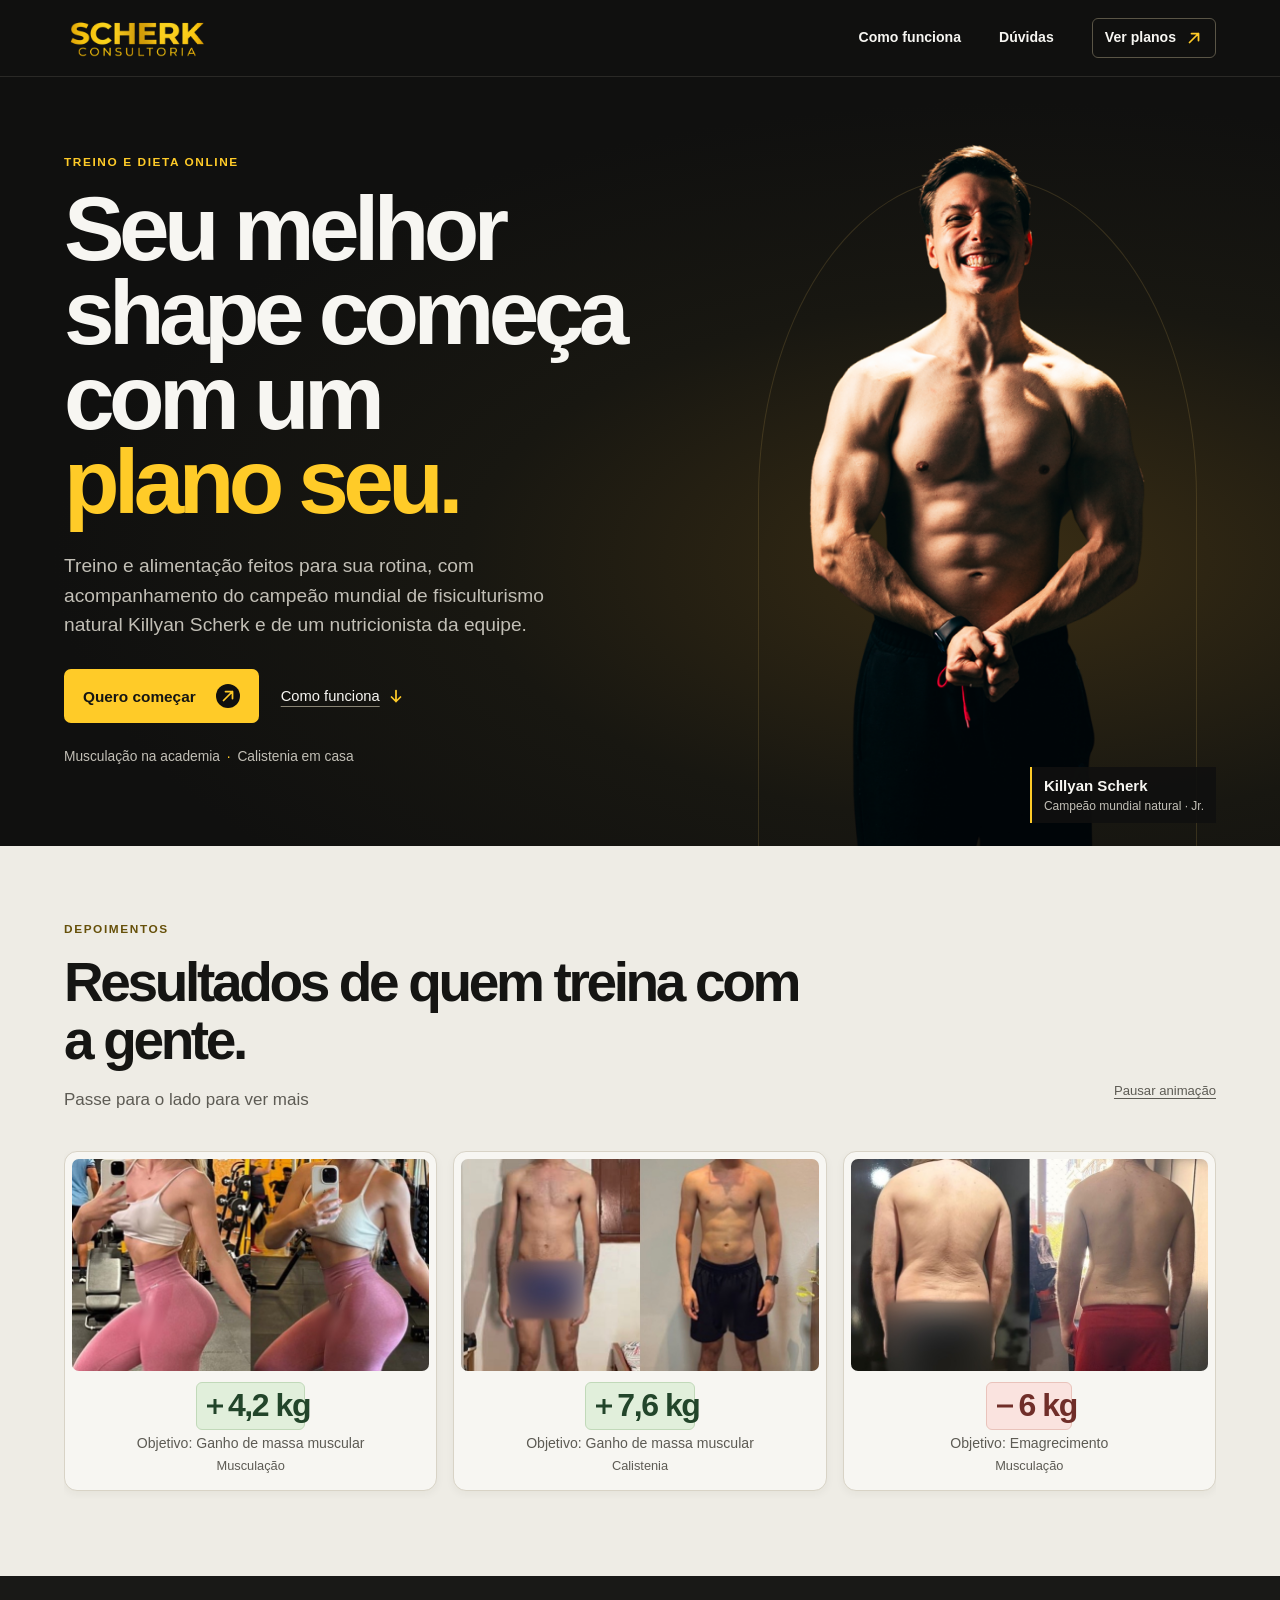
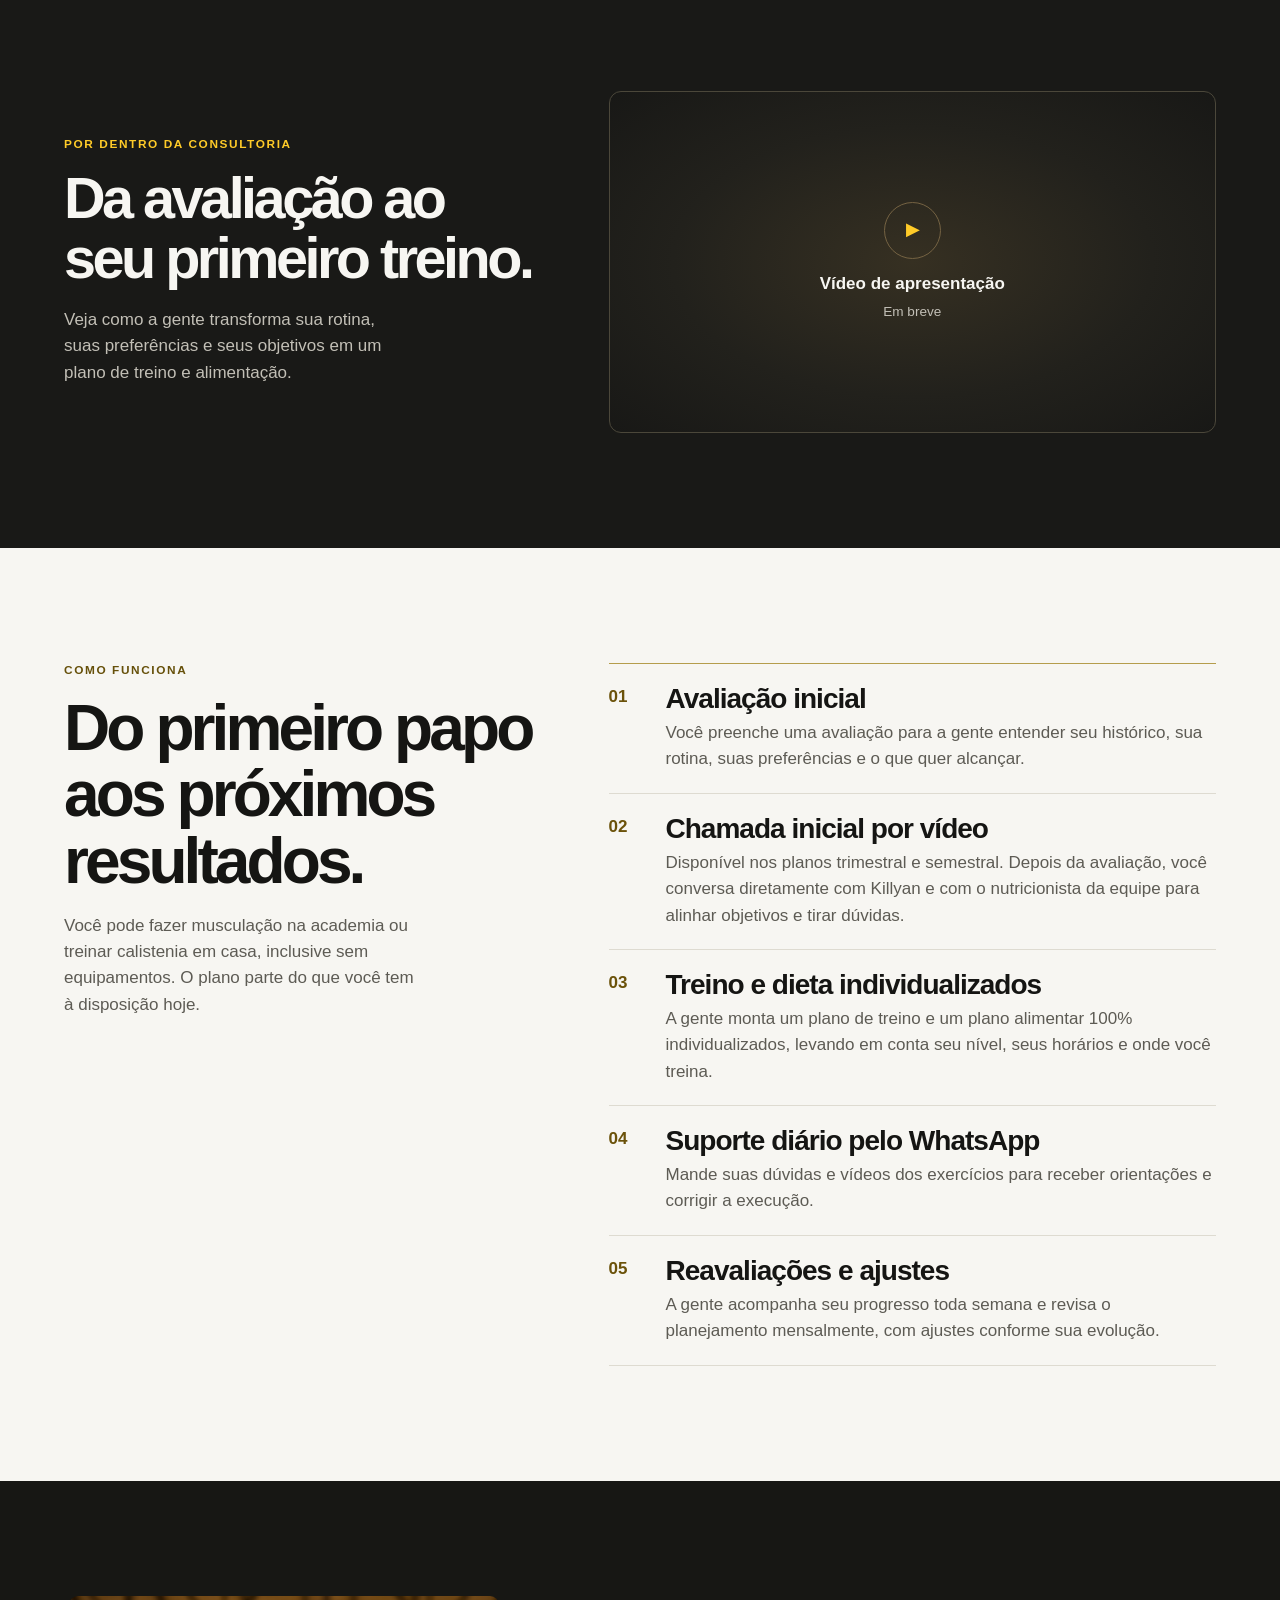
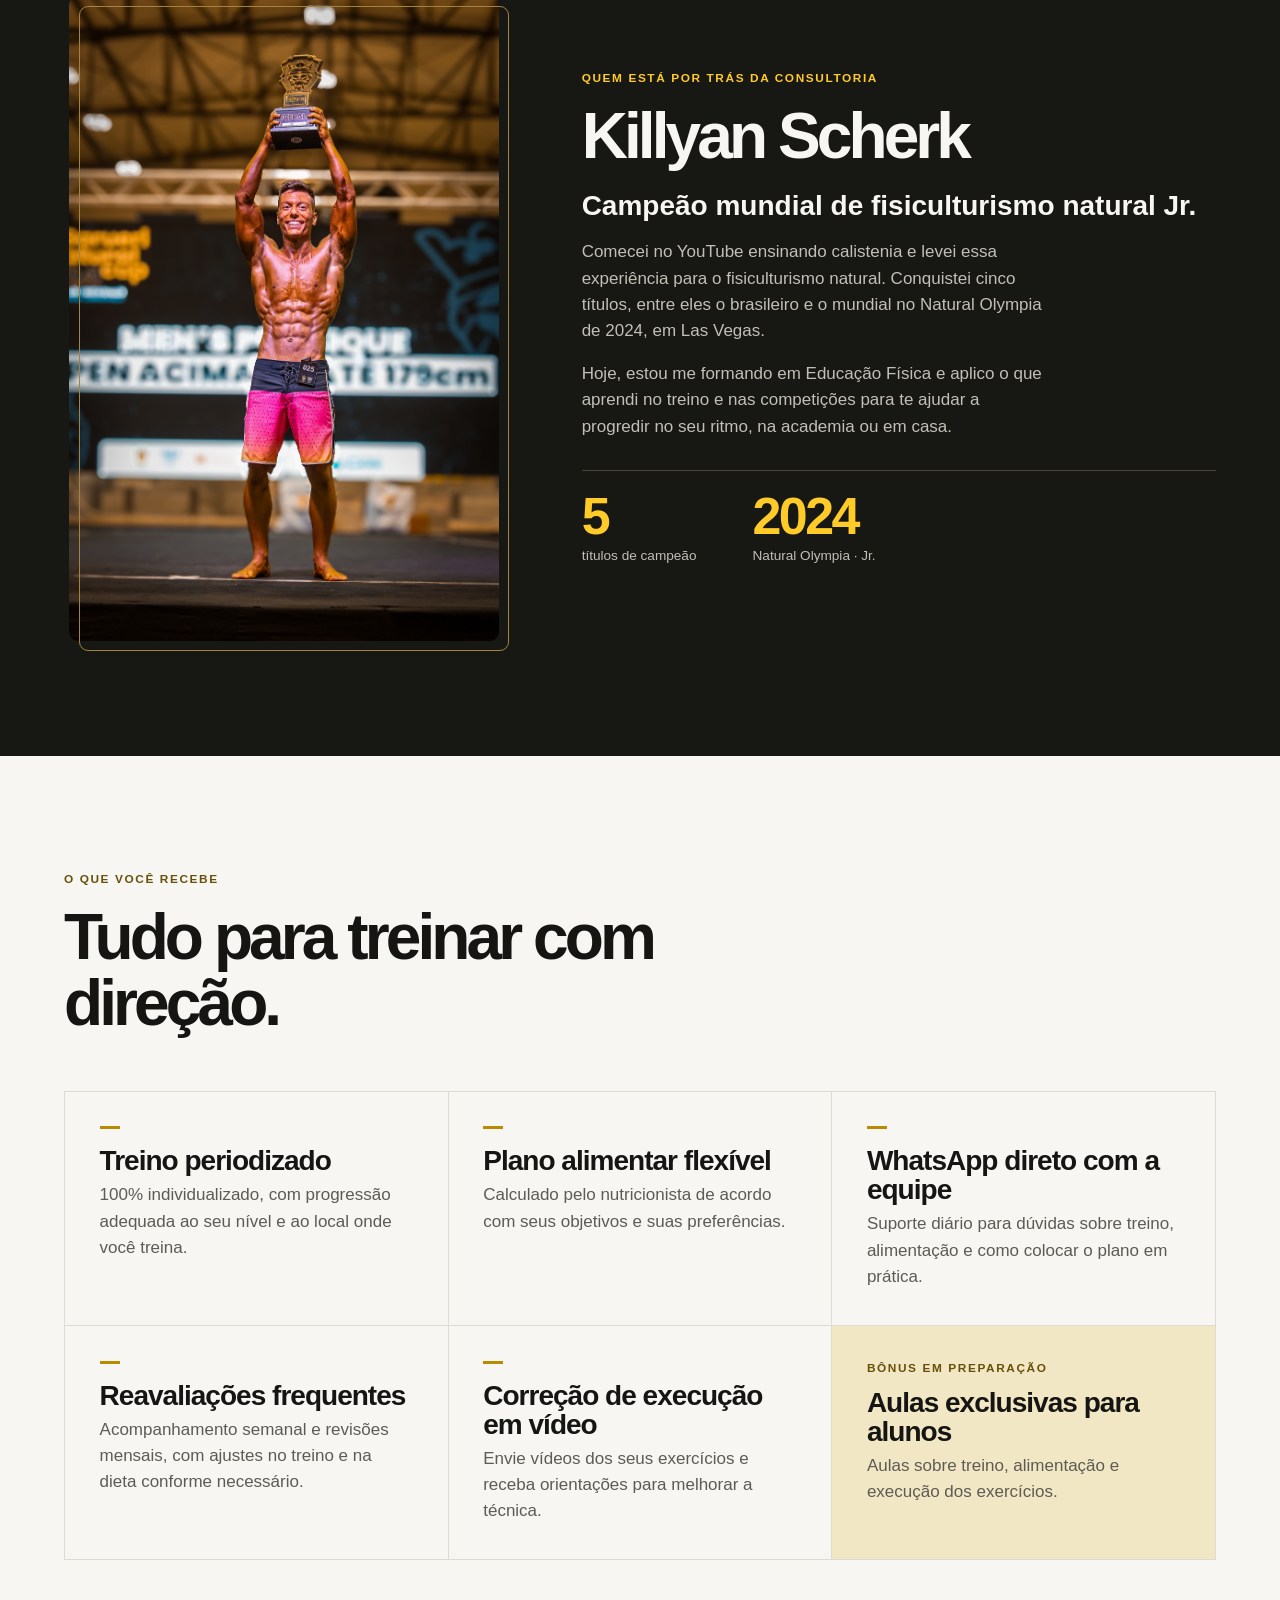
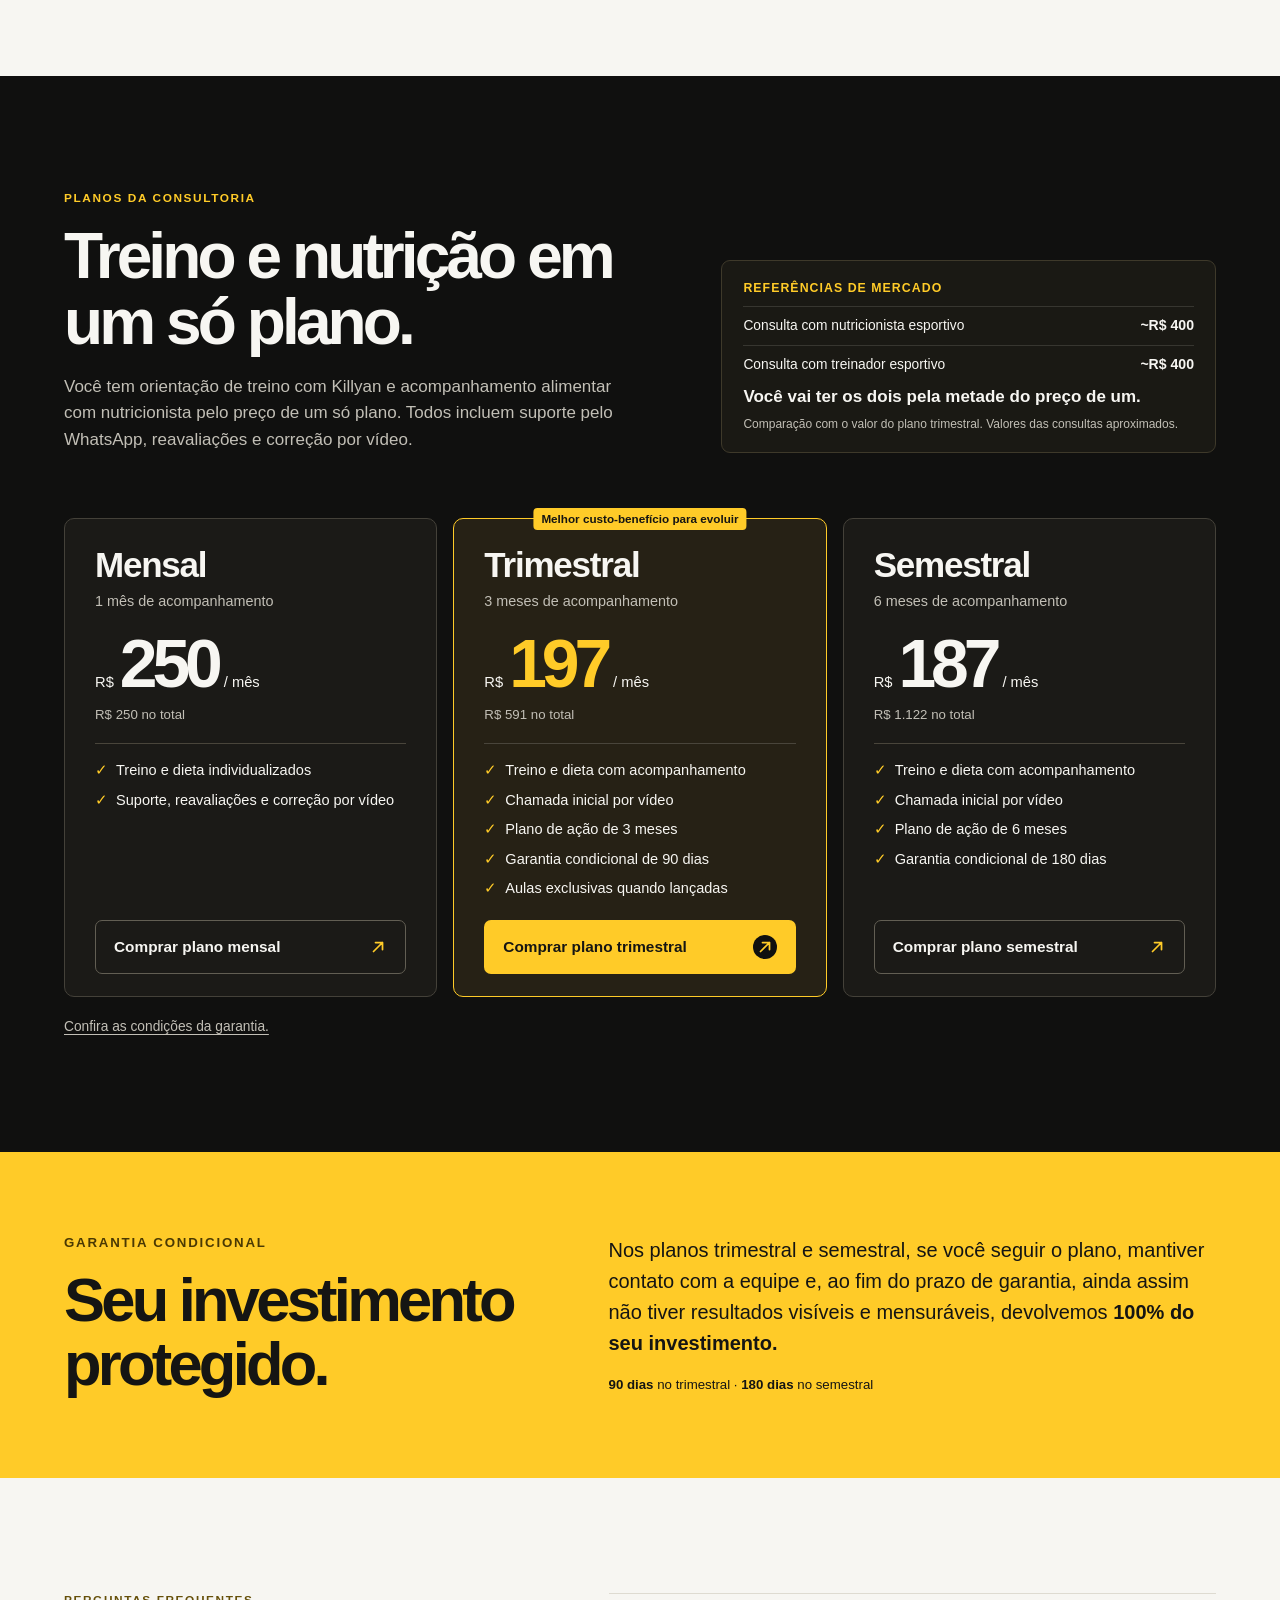
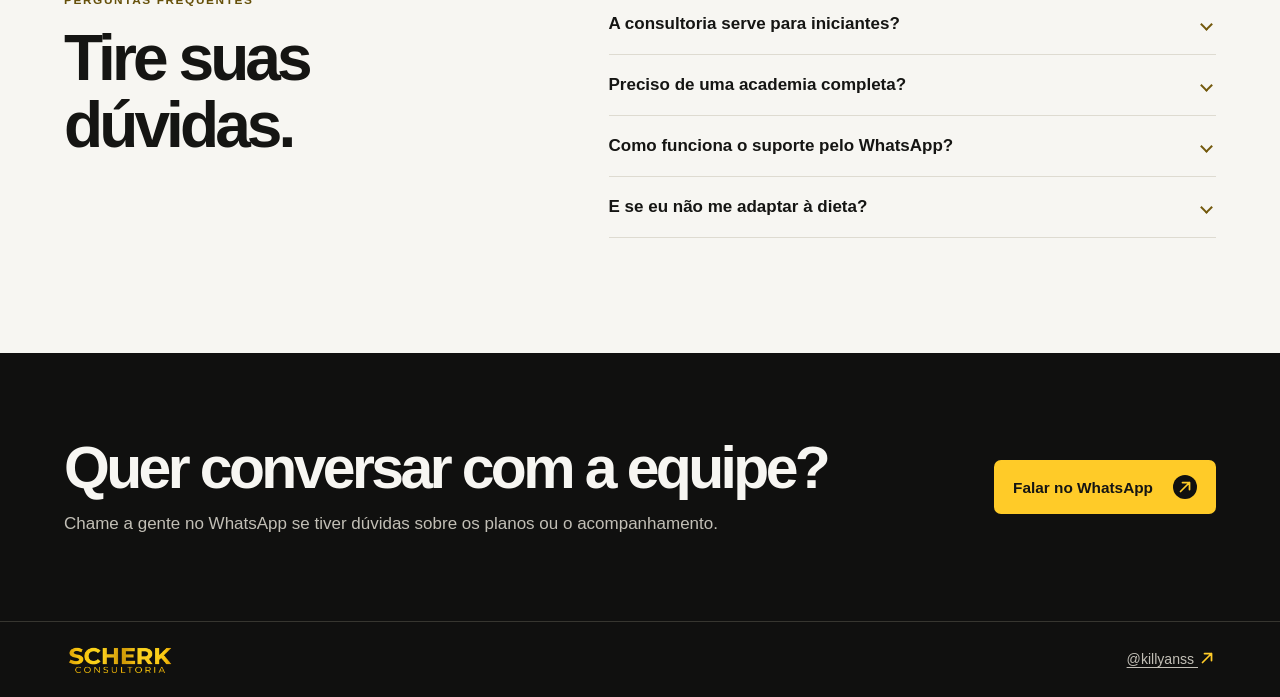
==== commit b19c2164: "Move a página de vendas para /consultoria" ====
--- a/consultoria/index.html
+++ b/consultoria/index.html
@@ -1,14 +1,302 @@
 <!doctype html>
 <html lang="pt-BR">
 <head>
+  <script async src="https://www.googletagmanager.com/gtag/js?id=G-Y4FM77V8TT"></script>
+  <script>
+    window.dataLayer = window.dataLayer || [];
+    function gtag() { window.dataLayer.push(arguments); }
+    gtag('js', new Date());
+    gtag('config', 'G-Y4FM77V8TT', {
+      allow_google_signals: false,
+      allow_ad_personalization_signals: false
+    });
+
+    document.addEventListener('click', function (event) {
+      const link = event.target.closest('a[href^="https://wa.me/"], a[href^="https://api.whatsapp.com/"]');
+      if (link) {
+        gtag('event', 'whatsapp_click');
+      }
+    });
+  </script>
   <meta charset="utf-8">
-  <meta http-equiv="refresh"
-        content="0; url=https://forms.gle/HmbNpQNCStp9dCFG9">
-  <title>Consultoria Scherk</title>
+  <meta name="viewport" content="width=device-width, initial-scale=1">
+  <meta name="theme-color" content="#10100f">
+  <meta name="description" content="Treino e alimentação individualizados com Killyan Scherk e nutricionista. Musculação na academia ou calistenia em casa, com acompanhamento pelo WhatsApp.">
+  <meta property="og:type" content="website">
+  <meta property="og:title" content="Scherk Consultoria | Treino e dieta online">
+  <meta property="og:description" content="Treino e alimentação feitos para sua rotina, com Killyan Scherk e nutricionista.">
+  <meta property="og:image" content="https://killyan.com.br/consultoria/assets/palco.jpg">
+  <meta property="og:image:alt" content="Killyan Scherk no palco, levantando seu troféu">
+  <meta property="og:url" content="https://killyan.com.br/consultoria/">
+  <link rel="canonical" href="https://killyan.com.br/consultoria/">
+  <link rel="icon" type="image/png" sizes="96x96" href="./assets/favicon.png">
+  <link rel="stylesheet" href="./style.css?v=badge-mobile">
+  <title>Scherk Consultoria | Treino e dieta online</title>
 </head>
-<body>
-  <a href="https://forms.gle/HmbNpQNCStp9dCFG9">
-    Abrir formulário da consultoria
-  </a>
+<body id="inicio">
+  <a class="skip" href="#conteudo">Ir para o conteúdo</a>
+  <header class="site-header">
+    <div class="wrap header-inner">
+      <a class="brand" href="#inicio" aria-label="Scherk Consultoria, início">
+        <img src="./assets/scherk.png" width="380" height="134" alt="Scherk Consultoria">
+      </a>
+      <nav aria-label="Navegação principal">
+        <a class="nav-method" href="#como-funciona">Como funciona</a>
+        <a class="nav-faq" href="#duvidas">Dúvidas</a>
+        <a class="header-cta" href="#planos">Ver planos <svg class="arrow-icon" width="18" height="18" viewBox="0 0 18 18" fill="none" stroke="currentColor" stroke-width="1.75" stroke-linecap="round" stroke-linejoin="round" aria-hidden="true" focusable="false"><path d="M4.5 13.5l9-9m-7 0h7v7"/></svg></a>
+      </nav>
+    </div>
+  </header>
+
+  <main id="conteudo">
+    <section class="hero" aria-labelledby="headline">
+      <div class="wrap hero-grid">
+        <div class="hero-copy">
+          <p class="eyebrow">Treino e dieta online</p>
+          <h1 id="headline">Seu melhor shape começa com um <em>plano seu.</em></h1>
+          <p class="intro">Treino e alimentação feitos para sua rotina, com acompanhamento do campeão mundial de fisiculturismo natural Killyan Scherk e de um nutricionista da equipe.</p>
+          <div class="hero-actions">
+            <a class="button" href="#planos">Quero começar <svg class="arrow-icon" width="18" height="18" viewBox="0 0 18 18" fill="none" stroke="currentColor" stroke-width="1.75" stroke-linecap="round" stroke-linejoin="round" aria-hidden="true" focusable="false"><path d="M4.5 13.5l9-9m-7 0h7v7"/></svg></a>
+            <a class="text-link" href="#como-funciona">Como funciona <svg class="arrow-icon" width="18" height="18" viewBox="0 0 18 18" fill="none" stroke="currentColor" stroke-width="1.75" stroke-linecap="round" stroke-linejoin="round" aria-hidden="true" focusable="false"><path d="M9 3.5v11m-4.5-4.5L9 14.5l4.5-4.5"/></svg></a>
+          </div>
+          <p class="hero-note">Musculação na academia <span aria-hidden="true">·</span> Calistenia em casa</p>
+        </div>
+        <div class="hero-visual">
+          <img src="./assets/killyan.png" width="433" height="820" alt="Killyan Scherk" fetchpriority="high">
+          <div class="hero-credit"><strong>Killyan Scherk</strong><span>Campeão mundial natural · Jr.</span></div>
+        </div>
+      </div>
+    </section>
+
+    <section class="section proof" id="depoimentos" aria-labelledby="depoimentos-title">
+      <div class="wrap">
+        <div class="result-header">
+          <div class="section-heading">
+            <p class="eyebrow">Depoimentos</p>
+            <h2 id="depoimentos-title">Resultados de quem treina com a gente.</h2>
+            <p>Passe para o lado para ver mais</p>
+          </div>
+          <button class="result-autoplay" type="button" aria-controls="lista-evolucoes" hidden>Pausar animação</button>
+        </div>
+        <div class="result-grid" id="lista-evolucoes" tabindex="0" role="region" aria-label="Comparativos de evolução">
+          <article class="result-card" aria-labelledby="case-04">
+            <img class="result-comparison" src="./assets/evolucoes/evolucao-04.jpg" width="720" height="428" loading="lazy" alt="Evolução física. Foto inicial à esquerda e final à direita.">
+            <div class="result-details">
+              <h3 class="result-change" id="case-04"><span class="result-sign result-sign-plus"><span>+</span></span><span>4,2 kg</span></h3>
+              <p>Objetivo: Ganho de massa muscular</p>
+              <p>Musculação</p>
+            </div>
+          </article>
+          <article class="result-card" aria-labelledby="case-gm">
+            <img class="result-comparison" src="./assets/evolucoes/evolucao-03.jpg?v=desfoque-2" width="720" height="428" loading="lazy" alt="Evolução física. Foto inicial à esquerda e final à direita.">
+            <div class="result-details">
+              <h3 class="result-change" id="case-gm"><span class="result-sign result-sign-plus"><span>+</span></span><span>7,6 kg</span></h3>
+              <p>Objetivo: Ganho de massa muscular</p>
+              <p>Calistenia</p>
+            </div>
+          </article>
+          <article class="result-card" aria-labelledby="case-06">
+            <img class="result-comparison" src="./assets/evolucoes/evolucao-06.jpg?v=desfoque-2" width="720" height="428" loading="lazy" alt="Evolução física. Foto inicial à esquerda e final à direita.">
+            <div class="result-details">
+              <h3 class="result-change result-loss" id="case-06"><span class="result-sign"><span>−</span></span><span>6 kg</span></h3>
+              <p>Objetivo: Emagrecimento</p>
+              <p>Musculação</p>
+            </div>
+          </article>
+          <article class="result-card" aria-labelledby="case-gr">
+            <img class="result-comparison" src="./assets/evolucoes/evolucao-02.jpg" width="720" height="428" loading="lazy" alt="Evolução física. Foto inicial à esquerda e final à direita.">
+            <div class="result-details">
+              <h3 class="result-change result-loss" id="case-gr"><span class="result-sign"><span>−</span></span><span>4,0 kg</span></h3>
+              <p>Objetivo: Emagrecimento</p>
+              <p>Musculação</p>
+            </div>
+          </article>
+          <article class="result-card" aria-labelledby="case-ls">
+            <img class="result-comparison" src="./assets/evolucoes/evolucao-01.jpg?v=desfoque-2" width="720" height="428" loading="lazy" alt="Evolução física. Foto inicial à esquerda e final à direita.">
+            <div class="result-details">
+              <h3 class="result-change" id="case-ls"><span class="result-sign result-sign-plus"><span>+</span></span><span>6,2 kg</span></h3>
+              <p>Objetivo: Ganho de massa muscular</p>
+              <p>Musculação</p>
+            </div>
+          </article>
+          <article class="result-card" aria-labelledby="case-05">
+            <img class="result-comparison" src="./assets/evolucoes/evolucao-05.jpg" width="720" height="428" loading="lazy" alt="Evolução física. Foto inicial à esquerda e final à direita.">
+            <div class="result-details">
+              <h3 class="result-change" id="case-05"><span class="result-sign result-sign-plus"><span>+</span></span><span>3,1 kg</span></h3>
+              <p>Objetivo: Ganho de massa muscular</p>
+              <p>Musculação</p>
+            </div>
+          </article>
+        </div>
+      </div>
+    </section>
+
+    <section class="section video-section" aria-labelledby="video-title">
+      <div class="wrap video-grid">
+        <div>
+          <p class="eyebrow">Por dentro da consultoria</p>
+          <h2 id="video-title">Da avaliação ao seu primeiro treino.</h2>
+          <p>Veja como a gente transforma sua rotina, suas preferências e seus objetivos em um plano de treino e alimentação.</p>
+        </div>
+        <!-- Quando o vídeo estiver pronto, substitua o conteúdo deste quadro pelo player. -->
+        <div class="video-frame">
+          <div class="video-status">
+            <span class="play-mark" aria-hidden="true">▶</span>
+            <strong>Vídeo de apresentação</strong>
+            <span>Em breve</span>
+          </div>
+        </div>
+      </div>
+    </section>
+
+    <section class="section paper" id="como-funciona" aria-labelledby="metodo-title">
+      <div class="wrap method-grid">
+        <div>
+          <p class="eyebrow">Como funciona</p>
+          <h2 id="metodo-title">Do primeiro papo aos próximos resultados.</h2>
+          <p>Você pode fazer musculação na academia ou treinar calistenia em casa, inclusive sem equipamentos. O plano parte do que você tem à disposição hoje.</p>
+        </div>
+        <ol class="steps">
+          <li><span aria-hidden="true">01</span><div><h3>Avaliação inicial</h3><p>Você preenche uma avaliação para a gente entender seu histórico, sua rotina, suas preferências e o que quer alcançar.</p></div></li>
+          <li><span aria-hidden="true">02</span><div><h3>Chamada inicial por vídeo</h3><p>Disponível nos planos trimestral e semestral. Depois da avaliação, você conversa diretamente com Killyan e com o nutricionista da equipe para alinhar objetivos e tirar dúvidas.</p></div></li>
+          <li><span aria-hidden="true">03</span><div><h3>Treino e dieta individualizados</h3><p>A gente monta um plano de treino e um plano alimentar 100% individualizados, levando em conta seu nível, seus horários e onde você treina.</p></div></li>
+          <li><span aria-hidden="true">04</span><div><h3>Suporte diário pelo WhatsApp</h3><p>Mande suas dúvidas e vídeos dos exercícios para receber orientações e corrigir a execução.</p></div></li>
+          <li><span aria-hidden="true">05</span><div><h3>Reavaliações e ajustes</h3><p>A gente acompanha seu progresso toda semana e revisa o planejamento mensalmente, com ajustes conforme sua evolução.</p></div></li>
+        </ol>
+      </div>
+    </section>
+
+    <section class="section dark about" id="sobre" aria-labelledby="sobre-title">
+      <div class="wrap about-grid">
+        <figure class="stage">
+          <img src="./assets/palco.jpg" width="933" height="1400" loading="lazy" alt="Killyan Scherk no palco de uma competição, levantando o troféu">
+        </figure>
+        <div>
+          <p class="eyebrow">Quem está por trás da consultoria</p>
+          <h2 id="sobre-title">Killyan Scherk</h2>
+          <p class="about-lead">Campeão mundial de fisiculturismo natural Jr.</p>
+          <p>Comecei no YouTube ensinando calistenia e levei essa experiência para o fisiculturismo natural. Conquistei cinco títulos, entre eles o brasileiro e o mundial no Natural Olympia de 2024, em Las Vegas.</p>
+          <p>Hoje, estou me formando em Educação Física e aplico o que aprendi no treino e nas competições para te ajudar a progredir no seu ritmo, na academia ou em casa.</p>
+          <div class="about-stats">
+            <div><strong>5</strong><span>títulos de campeão</span></div>
+            <div><strong>2024</strong><span>Natural Olympia · Jr.</span></div>
+          </div>
+        </div>
+      </div>
+    </section>
+
+    <section class="section paper" id="entregaveis" aria-labelledby="entregaveis-title">
+      <div class="wrap">
+        <div class="section-heading">
+          <p class="eyebrow">O que você recebe</p>
+          <h2 id="entregaveis-title">Tudo para treinar com direção.</h2>
+        </div>
+        <ul class="deliverables">
+          <li><h3>Treino periodizado</h3><p>100% individualizado, com progressão adequada ao seu nível e ao local onde você treina.</p></li>
+          <li><h3>Plano alimentar flexível</h3><p>Calculado pelo nutricionista de acordo com seus objetivos e suas preferências.</p></li>
+          <li><h3>WhatsApp direto com a equipe</h3><p>Suporte diário para dúvidas sobre treino, alimentação e como colocar o plano em prática.</p></li>
+          <li><h3>Reavaliações frequentes</h3><p>Acompanhamento semanal e revisões mensais, com ajustes no treino e na dieta conforme necessário.</p></li>
+          <li><h3>Correção de execução em vídeo</h3><p>Envie vídeos dos seus exercícios e receba orientações para melhorar a técnica.</p></li>
+          <li class="bonus"><p class="eyebrow">Bônus em preparação</p><h3>Aulas exclusivas para alunos</h3><p>Aulas sobre treino, alimentação e execução dos exercícios.</p></li>
+        </ul>
+      </div>
+    </section>
+
+    <section class="section pricing dark" id="planos" aria-labelledby="planos-title">
+      <div class="wrap">
+        <div class="pricing-intro">
+          <div>
+            <p class="eyebrow">Planos da consultoria</p>
+            <h2 id="planos-title">Treino e nutrição em um só plano.</h2>
+            <p>Você tem orientação de treino com Killyan e acompanhamento alimentar com nutricionista pelo preço de um só plano. Todos incluem suporte pelo WhatsApp, reavaliações e correção por vídeo.</p>
+          </div>
+          <aside class="comparison" aria-label="Referências de preço">
+            <p>Referências de mercado</p>
+            <dl>
+              <div><dt>Consulta com nutricionista esportivo</dt><dd>~R$ 400</dd></div>
+              <div><dt>Consulta com treinador esportivo</dt><dd>~R$ 400</dd></div>
+            </dl>
+            <div><strong>Você vai ter os dois pela metade do preço de um.</strong></div>
+            <small>Comparação com o valor do plano trimestral. Valores das consultas aproximados.</small>
+          </aside>
+        </div>
+
+        <div class="plans-grid">
+          <article class="plan">
+            <h3>Mensal</h3>
+            <p class="plan-length">1 mês de acompanhamento</p>
+            <p class="price"><span>R$</span> <strong>250</strong> <span>/ mês</span></p>
+            <p class="plan-total">R$ 250 no total</p>
+            <ul><li>Treino e dieta individualizados</li><li>Suporte, reavaliações e correção por vídeo</li></ul>
+            <a class="button outline" href="https://go.primecoaching.com.br/c/wVnPZG1evV">Comprar plano mensal <svg class="arrow-icon" width="18" height="18" viewBox="0 0 18 18" fill="none" stroke="currentColor" stroke-width="1.75" stroke-linecap="round" stroke-linejoin="round" aria-hidden="true" focusable="false"><path d="M4.5 13.5l9-9m-7 0h7v7"/></svg></a>
+          </article>
+          <article class="plan featured">
+            <p class="recommendation">Melhor custo-benefício para evoluir</p>
+            <h3>Trimestral</h3>
+            <p class="plan-length">3 meses de acompanhamento</p>
+            <p class="price"><span>R$</span> <strong>197</strong> <span>/ mês</span></p>
+            <p class="plan-total">R$ 591 no total</p>
+            <ul><li>Treino e dieta com acompanhamento</li><li>Chamada inicial por vídeo</li><li>Plano de ação de 3 meses</li><li>Garantia condicional de 90 dias</li><li>Aulas exclusivas quando lançadas</li></ul>
+            <a class="button" href="https://go.primecoaching.com.br/c/YQxXdR7nVB">Comprar plano trimestral <svg class="arrow-icon" width="18" height="18" viewBox="0 0 18 18" fill="none" stroke="currentColor" stroke-width="1.75" stroke-linecap="round" stroke-linejoin="round" aria-hidden="true" focusable="false"><path d="M4.5 13.5l9-9m-7 0h7v7"/></svg></a>
+          </article>
+          <article class="plan">
+            <h3>Semestral</h3>
+            <p class="plan-length">6 meses de acompanhamento</p>
+            <p class="price"><span>R$</span> <strong>187</strong> <span>/ mês</span></p>
+            <p class="plan-total">R$ 1.122 no total</p>
+            <ul><li>Treino e dieta com acompanhamento</li><li>Chamada inicial por vídeo</li><li>Plano de ação de 6 meses</li><li>Garantia condicional de 180 dias</li></ul>
+            <a class="button outline" href="https://go.primecoaching.com.br/c/SA1alhJWyy">Comprar plano semestral <svg class="arrow-icon" width="18" height="18" viewBox="0 0 18 18" fill="none" stroke="currentColor" stroke-width="1.75" stroke-linecap="round" stroke-linejoin="round" aria-hidden="true" focusable="false"><path d="M4.5 13.5l9-9m-7 0h7v7"/></svg></a>
+          </article>
+        </div>
+        <p class="pricing-note"><a href="#garantia">Confira as condições da garantia.</a></p>
+      </div>
+    </section>
+
+    <section class="guarantee" id="garantia" aria-labelledby="garantia-title">
+      <div class="wrap guarantee-grid">
+        <div>
+          <p class="eyebrow">Garantia condicional</p>
+          <h2 id="garantia-title">Seu investimento protegido.</h2>
+        </div>
+        <div>
+          <p>Nos planos trimestral e semestral, se você seguir o plano, mantiver contato com a equipe e, ao fim do prazo de garantia, ainda assim não tiver resultados visíveis e mensuráveis, devolvemos <strong>100% do seu investimento.</strong></p>
+          <p class="guarantee-period"><strong>90 dias</strong> no trimestral <span aria-hidden="true">·</span> <strong>180 dias</strong> no semestral</p>
+        </div>
+      </div>
+    </section>
+
+    <section class="section paper" id="duvidas" aria-labelledby="faq-title">
+      <div class="wrap faq-grid">
+        <div>
+          <p class="eyebrow">Perguntas frequentes</p>
+          <h2 id="faq-title">Tire suas dúvidas.</h2>
+        </div>
+        <div class="faq-list">
+          <details><summary>A consultoria serve para iniciantes?</summary><p>Sim. A avaliação inicial ajuda a gente a montar um plano adequado ao seu nível e ao tempo que você tem para treinar. Você pode mandar vídeos para receber orientações de execução.</p></details>
+          <details><summary>Preciso de uma academia completa?</summary><p>Você pode treinar na academia ou fazer calistenia em casa, inclusive sem equipamentos. A gente adapta os exercícios ao espaço e aos recursos que você tem.</p></details>
+          <details><summary>Como funciona o suporte pelo WhatsApp?</summary><p>Durante o acompanhamento, você tem contato diário com a equipe para tirar dúvidas, enviar vídeos dos exercícios e compartilhar como está indo com o treino e a alimentação.</p></details>
+          <details><summary>E se eu não me adaptar à dieta?</summary><p>Fale com o nutricionista pelo WhatsApp. Ele pode orientar substituições e ajustar o plano para suas preferências, seus horários e seus objetivos.</p></details>
+        </div>
+      </div>
+    </section>
+
+    <section class="section contact dark" aria-labelledby="contact-title">
+      <div class="wrap contact-grid">
+        <div>
+          <h2 id="contact-title">Quer conversar com a equipe?</h2>
+          <p>Chame a gente no WhatsApp se tiver dúvidas sobre os planos ou o acompanhamento.</p>
+        </div>
+        <a class="button" href="https://wa.me/5511912862648?text=Ol%C3%A1%21%20Vi%20a%20p%C3%A1gina%20da%20Scherk%20Consultoria%20e%20tenho%20uma%20d%C3%BAvida." target="_blank" rel="noopener">Falar no WhatsApp <svg class="arrow-icon" width="18" height="18" viewBox="0 0 18 18" fill="none" stroke="currentColor" stroke-width="1.75" stroke-linecap="round" stroke-linejoin="round" aria-hidden="true" focusable="false"><path d="M4.5 13.5l9-9m-7 0h7v7"/></svg></a>
+      </div>
+    </section>
+  </main>
+
+  <footer class="site-footer">
+    <div class="wrap footer-inner">
+      <a class="brand" href="#inicio" aria-label="Scherk Consultoria, voltar ao início"><img src="./assets/scherk.png" width="380" height="134" loading="lazy" alt="Scherk Consultoria"></a>
+      <a href="https://www.instagram.com/killyanss/">@killyanss <svg class="arrow-icon" width="18" height="18" viewBox="0 0 18 18" fill="none" stroke="currentColor" stroke-width="1.75" stroke-linecap="round" stroke-linejoin="round" aria-hidden="true" focusable="false"><path d="M4.5 13.5l9-9m-7 0h7v7"/></svg></a>
+    </div>
+  </footer>
+  <script src="./evolucoes-auto.js?v=loop-1500ms" defer></script>
 </body>
 </html>
--- a/consultoria/style.css
+++ b/consultoria/style.css
@@ -0,0 +1,393 @@
+:root {
+  --ink: #151513;
+  --dark: #10100f;
+  --paper: #f7f6f2;
+  --gold: #ffcb28;
+  --gold-light: #ffda58;
+  --muted: #5d5b54;
+  --pale: #c2bfb6;
+  --light-line: #dedbd1;
+  --dark-line: #373630;
+  --gutter: clamp(20px, 5vw, 72px);
+}
+*, *::before, *::after { box-sizing: border-box; }
+html { scroll-behavior: smooth; }
+body {
+  margin: 0;
+  color: var(--ink);
+  background: var(--paper);
+  font-family: "Helvetica Neue", Helvetica, Arial, sans-serif;
+  -webkit-font-smoothing: antialiased;
+  font-size: 17px;
+  line-height: 1.55;
+}
+img { display: block; max-width: 100%; height: auto; }
+a { color: inherit; }
+a:focus-visible, summary:focus-visible { outline: 2px solid currentColor; outline-offset: 4px; }
+h1, h2, h3, p, figure, dl, dd { margin: 0; }
+h1, h2, h3 { line-height: 1.04; }
+h1, h2 { letter-spacing: -.061em; }
+h2 { font-size: clamp(38px, 5vw, 72px); }
+h3 { font-size: clamp(21px, 2.3vw, 28px); letter-spacing: -.035em; }
+p + p { margin-top: 16px; }
+.wrap { width: min(100% - var(--gutter) * 2, 1180px); margin-inline: auto; }
+.section { padding-block: clamp(64px, 9vw, 120px); }
+.paper p, .proof p { color: var(--muted); }
+.dark { color: var(--paper); background: var(--dark); }
+.dark p { color: var(--pale); }
+.eyebrow, .paper .eyebrow, .proof .eyebrow {
+  margin-bottom: 16px;
+  color: #66500a;
+  font-size: .74rem;
+  font-weight: 750;
+  letter-spacing: .135em;
+  line-height: 1.35;
+  text-transform: uppercase;
+}
+.dark .eyebrow, .hero .eyebrow, .video-section .eyebrow { color: var(--gold); }
+.section-heading { max-width: 740px; margin-bottom: clamp(25px, 4.5vw, 54px); }
+.section-heading > p:last-child, h2 + p { margin-top: 18px; }
+.skip { position: fixed; z-index: 10; top: 8px; left: 8px; transform: translateY(-160%); background: var(--gold); color: var(--ink); padding: 8px 14px; }
+.skip:focus { transform: none; }
+.button {
+  display: inline-flex;
+  justify-content: space-between;
+  align-items: center;
+  gap: 20px;
+  min-height: 54px;
+  padding: 12px 18px;
+  border: 1px solid transparent;
+  border-radius: 7px;
+  background: var(--gold);
+  color: var(--ink);
+  font-size: .96rem;
+  font-weight: 750;
+  line-height: 1.25;
+  text-decoration: none;
+  transition: background-color .16s ease, border-color .16s ease;
+}
+.button:hover { background: var(--gold-light); }
+.button:focus-visible { outline-color: var(--paper); }
+.arrow-icon { display: inline-block; flex: none; vertical-align: -.22em; color: var(--gold); }
+.button:not(.outline) .arrow-icon {
+  box-sizing: content-box;
+  padding: 3px;
+  border-radius: 50%;
+  background: var(--dark);
+}
+.button.outline { border-color: #625e53; background: transparent; color: var(--paper); }
+.button.outline:hover { border-color: var(--gold); color: var(--gold); }
+.site-header, .site-footer { background: var(--dark); color: var(--paper); }
+.site-header { border-bottom: 1px solid #2a2926; }
+.header-inner, .footer-inner { display: flex; justify-content: space-between; align-items: center; gap: 20px; }
+.header-inner { min-height: 76px; }
+.brand { flex: none; width: 146px; }
+.header-inner nav { display: flex; align-items: center; gap: clamp(16px, 3vw, 38px); }
+.header-inner nav a { font-size: .88rem; font-weight: 650; text-decoration: none; }
+.header-inner nav a:hover, .footer-inner a:hover { color: var(--gold); }
+.header-cta { display: inline-flex; align-items: center; gap: 9px; border: 1px solid #5a5546; border-radius: 6px; padding: 8px 12px; }
+
+.hero {
+  overflow: hidden;
+  color: var(--paper);
+  background: radial-gradient(ellipse at 79% 63%, #392d14 0%, #181711 38%, var(--dark) 67%);
+}
+.hero-grid { display: grid; min-height: clamp(580px, 49vw, 740px); grid-template-columns: 1.25fr .9fr; align-items: stretch; }
+.hero-copy { align-self: center; z-index: 1; padding-block: 78px; }
+.hero h1 { max-width: 760px; font-size: clamp(62px, 7.1vw, 108px); line-height: .93; }
+.hero h1 em { display: block; color: var(--gold); font-style: normal; }
+.hero .intro { max-width: 500px; margin-top: 26px; color: var(--pale); font-size: clamp(17px, 1.5vw, 21px); }
+.hero-actions { display: flex; align-items: center; flex-wrap: wrap; gap: 13px 22px; margin-top: 29px; }
+.text-link { display: inline-flex; align-items: center; gap: 7px; min-height: 44px; color: var(--paper); text-decoration-color: #8a8575; text-underline-offset: 5px; font-size: .92rem; }
+.text-link:hover { color: var(--gold); }
+.hero-note { margin-top: 23px; color: var(--pale); font-size: .86rem; }
+.hero-note span { color: var(--gold); padding-inline: 3px; }
+.hero-visual { position: relative; isolation: isolate; min-width: 0; }
+.hero-visual::before {
+  content: "";
+  position: absolute;
+  z-index: -1;
+  inset: 13% 4% 0 5%;
+  border: 1px solid #a88b463b;
+  border-bottom: 0;
+  border-radius: 48% 48% 0 0;
+}
+.hero-visual img { position: absolute; bottom: 0; left: 50%; width: auto; max-width: 96%; height: 93%; object-fit: contain; object-position: bottom; transform: translateX(-50%); }
+.hero-credit { position: absolute; right: 0; bottom: 23px; border-left: 2px solid var(--gold); padding: 7px 12px; background: #10100fe8; }
+.hero-credit strong, .hero-credit span { display: block; }
+.hero-credit strong { font-size: .94rem; }
+.hero-credit span { color: var(--pale); font-size: .75rem; }
+
+.video-section { background: #191917; color: var(--paper); }
+.video-grid, .method-grid, .about-grid, .pricing-intro, .guarantee-grid, .faq-grid { display: grid; grid-template-columns: .87fr 1.13fr; gap: clamp(30px, 6vw, 92px); align-items: start; }
+.video-grid { align-items: center; }
+.video-grid h2 { font-size: clamp(34px, 4.5vw, 64px); }
+.video-grid h2 + p { color: var(--pale); max-width: 37ch; }
+.video-frame {
+  display: grid;
+  position: relative;
+  overflow: hidden;
+  place-items: center;
+  aspect-ratio: 16 / 9;
+  border: 1px solid #4b473a;
+  border-radius: 12px;
+  background: radial-gradient(ellipse at center, #363022, #22211c 56%, #181816 100%);
+}
+.video-frame iframe, .video-frame video { width: 100%; height: 100%; border: 0; }
+.video-status { display: grid; justify-items: center; gap: 4px; padding: 10px; text-align: center; }
+.video-status > span:last-child { color: var(--pale); font-size: .85rem; }
+.play-mark { display: grid; place-items: center; width: 57px; height: 57px; margin-bottom: 8px; border: 1px solid #756343; border-radius: 50%; color: var(--gold); font-size: 1.1rem; padding-left: 2px; }
+
+.method-grid > div > p:last-child { max-width: 37ch; }
+.steps { list-style: none; margin: 0; padding: 0; }
+.steps li { display: grid; grid-template-columns: 44px 1fr; gap: 13px; padding-block: 20px; border-top: 1px solid var(--light-line); }
+.steps li:first-child { border-color: #b59d4c; }
+.steps li:last-child { border-bottom: 1px solid var(--light-line); }
+.steps li > span { color: #6b520a; font-weight: 750; font-variant-numeric: tabular-nums; }
+.steps p, .deliverables h3 + p { margin-top: 7px; }
+
+.about { background: #171714; }
+.about-grid { align-items: center; grid-template-columns: .82fr 1.18fr; }
+.stage { position: relative; max-width: 430px; width: 100%; margin-inline: auto; }
+.stage img { width: 100%; border-radius: 9px; }
+.stage::after { content: ""; position: absolute; inset: 10px -10px -10px 10px; border: 1px solid #a28440; border-radius: 9px; pointer-events: none; }
+.about p { max-width: 49ch; }
+.about .about-lead { color: var(--paper); font-size: clamp(20px, 2.35vw, 28px); font-weight: 700; line-height: 1.28; }
+.about-stats { display: flex; gap: clamp(22px, 5vw, 56px); margin-top: 30px; padding-top: 17px; border-top: 1px solid #4a4434; }
+.about-stats strong, .about-stats span { display: block; }
+.about-stats strong { color: var(--gold); font-size: clamp(28px, 4.5vw, 52px); line-height: 1.1; letter-spacing: -.05em; }
+.about-stats span { color: var(--pale); font-size: .85rem; }
+
+.deliverables { display: grid; grid-template-columns: repeat(3, minmax(0, 1fr)); list-style: none; padding: 0; margin: 0; border-top: 1px solid var(--light-line); border-left: 1px solid var(--light-line); }
+.deliverables li { padding: clamp(18px, 2.7vw, 36px); border-right: 1px solid var(--light-line); border-bottom: 1px solid var(--light-line); }
+.deliverables li:not(.bonus)::before { content: ""; display: block; width: 20px; height: 3px; margin-bottom: 17px; background: #b88b00; }
+.deliverables .bonus { background: #f2e7c4; }
+.deliverables .bonus .eyebrow { margin-bottom: 11px; }
+
+.proof {
+  background: #eeece5;
+  padding-block: clamp(46px, 6vw, 78px);
+}
+.proof .wrap { width: min(100% - var(--gutter) * 2, 1180px); }
+.result-header {
+  display: flex;
+  flex-wrap: wrap;
+  align-items: flex-end;
+  justify-content: space-between;
+  gap: 10px 20px;
+  margin-bottom: clamp(23px, 3.3vw, 38px);
+}
+.proof .result-header .section-heading { margin-bottom: 0; }
+.result-autoplay:not([hidden]) {
+  display: inline-flex;
+  align-items: center;
+  min-height: 44px;
+  border: 0;
+  padding: 4px 0;
+  background: transparent;
+  color: var(--muted);
+  font: inherit;
+  font-size: .82rem;
+  text-decoration: underline;
+  text-underline-offset: 3px;
+  cursor: pointer;
+}
+.result-autoplay:focus-visible { outline: 2px solid currentColor; outline-offset: 3px; }
+.proof h2 { max-width: 24ch; font-size: clamp(34px, 4.6vw, 55px); }
+.result-grid {
+  --result-gap: 16px;
+  --results-per-view: 3;
+  display: grid;
+  grid-auto-flow: column;
+  grid-auto-columns: calc((100% - (var(--results-per-view) - 1) * var(--result-gap)) / var(--results-per-view));
+  gap: var(--result-gap);
+  overflow-x: auto;
+  overscroll-behavior-inline: contain;
+  padding-bottom: 8px;
+  scroll-snap-type: x mandatory;
+  scrollbar-width: thin;
+  scrollbar-color: #ada797 transparent;
+}
+.result-grid:focus-visible { outline: 2px solid #373029; outline-offset: 3px; }
+.result-card {
+  min-width: 0;
+  padding: 7px;
+  scroll-snap-align: start;
+  border: 1px solid #d8d3c6;
+  border-radius: 13px;
+  background: var(--paper);
+  box-shadow: 0 3px 9px #2220150c;
+}
+.result-comparison { width: 100%; height: auto; border-radius: 7px; background: #e7e3d8; }
+.result-details { padding: 11px 6px 9px; text-align: center; }
+.result-change {
+  display: inline-flex;
+  align-items: center;
+  gap: .17em;
+  white-space: nowrap;
+  padding: 5px 10px;
+  border: 1px solid #c1d9b9;
+  border-radius: 6px;
+  background: #e1efdb;
+  color: #22452a;
+  font-size: clamp(24px, 3vw, 32px);
+  letter-spacing: -.045em;
+  line-height: 1.12;
+}
+.result-sign {
+  position: relative;
+  flex: 0 0 .49em;
+  height: .49em;
+}
+.result-sign span {
+  position: absolute;
+  clip-path: inset(50%);
+  white-space: nowrap;
+}
+.result-sign::before, .result-sign-plus::after {
+  content: "";
+  position: absolute;
+}
+.result-sign::before {
+  inset: 50% 0 auto;
+  border-top: .12em solid currentColor;
+  transform: translateY(-50%);
+}
+.result-sign-plus::after {
+  inset: 0 auto 0 50%;
+  border-left: .12em solid currentColor;
+  transform: translateX(-50%);
+}
+.result-change.result-loss { border-color: #e9c3bb; background: #fae3df; color: #702e29; }
+.result-details p { margin-top: 5px; font-size: .88rem; line-height: 1.25; }
+.result-details p + p { font-size: .8rem; }
+@media (max-width: 890px) { .result-grid { --results-per-view: 2; } }
+@media (max-width: 560px) {
+  .proof .wrap { width: calc(100% - 28px); }
+  .result-grid { --results-per-view: 1; --result-gap: 10px; }
+  .result-change { padding-block: 3px 6px; line-height: 1; text-indent: 0; }
+}
+
+.plans-grid { display: grid; grid-template-columns: repeat(3, minmax(0, 1fr)); gap: 16px; }
+
+.pricing-intro { align-items: end; margin-bottom: clamp(34px, 6vw, 65px); grid-template-columns: 1.08fr .92fr; }
+.comparison { padding: 18px 21px; border: 1px solid #3e392a; border-radius: 9px; background: #1a1914; }
+.comparison > p { margin-bottom: 8px; color: var(--gold); font-size: .77rem; font-weight: 750; letter-spacing: .085em; text-transform: uppercase; }
+.comparison dl > div { display: flex; justify-content: space-between; align-items: baseline; gap: 5px 12px; flex-wrap: wrap; padding-block: 8px; border-top: 1px solid var(--dark-line); }
+.comparison dt { font-size: .86rem; }
+.comparison dd { font-weight: 750; font-size: .88rem; white-space: nowrap; }
+.comparison small { display: block; margin-top: 5px; color: var(--pale); font-size: .75rem; }
+.plan {
+  display: flex;
+  position: relative;
+  flex-direction: column;
+  border: 1px solid #444139;
+  padding: 28px clamp(14px, 2.4vw, 30px) 22px;
+  border-radius: 10px;
+  background: #1b1a17;
+}
+.plan.featured { border-color: var(--gold); background: #262115; }
+.plan .recommendation {
+  position: absolute;
+  top: 0;
+  left: 50%;
+  width: max-content;
+  max-width: calc(100% - 12px);
+  transform: translate(-50%, -50%);
+  border-radius: 4px;
+  background: var(--gold);
+  color: var(--ink);
+  padding: 4px 8px;
+  font-size: .73rem;
+  line-height: 1.2;
+  font-weight: 750;
+  text-align: center;
+}
+.plan h3 { font-size: clamp(24px, 2.8vw, 35px); }
+.plan .plan-length { margin-top: 7px; font-size: .9rem; }
+.plan .price { display: flex; align-items: baseline; gap: 6px; margin-top: 17px; color: var(--paper); line-height: 1; white-space: nowrap; }
+.price strong { font-size: clamp(46px, 5.3vw, 72px); letter-spacing: -.075em; }
+.featured .price strong { color: var(--gold); }
+.price span { font-size: .92rem; }
+.plan .plan-total { margin-top: 8px; font-size: .83rem; }
+.plan ul { display: grid; gap: 7px; margin: 17px 0 20px; padding: 15px 0 0; border-top: 1px solid #49453b; list-style: none; font-size: .91rem; }
+.plan li { display: grid; grid-template-columns: 14px 1fr; align-items: start; gap: 7px; }
+.plan li::before { content: "✓"; color: var(--gold); }
+.plan .button { margin-top: auto; }
+.pricing .pricing-note { margin-top: 19px; color: var(--pale); font-size: .86rem; }
+.pricing-note a { text-underline-offset: 3px; }
+.pricing-note a:hover { color: var(--gold); }
+
+.guarantee { background: var(--gold); padding-block: clamp(42px, 7vw, 82px); }
+.guarantee .eyebrow { color: #4a3903; }
+.guarantee-grid { align-items: center; }
+.guarantee-grid h2 { font-size: clamp(35px, 4.8vw, 64px); }
+.guarantee-grid p { font-size: clamp(16px, 1.65vw, 20px); }
+.guarantee-grid .eyebrow, .guarantee-grid .guarantee-period { font-size: .83rem; }
+
+.faq-list { border-top: 1px solid var(--light-line); }
+details { border-bottom: 1px solid var(--light-line); }
+summary {
+  position: relative;
+  display: flex;
+  align-items: center;
+  justify-content: space-between;
+  min-height: 60px;
+  gap: 12px;
+  padding: 14px 0;
+  font-weight: 700;
+  cursor: pointer;
+  list-style: none;
+}
+summary::-webkit-details-marker { display: none; }
+summary::after { content: ""; width: 9px; height: 9px; margin-right: 5px; border-right: 2px solid #73590c; border-bottom: 2px solid #73590c; transform: rotate(45deg); flex: none; }
+details[open] summary::after { transform: rotate(225deg); }
+details p { padding: 0 14px 17px 0; }
+.contact { padding-block: clamp(43px, 7vw, 84px); }
+.contact-grid { display: flex; flex-wrap: wrap; justify-content: space-between; align-items: center; gap: 22px; }
+.contact h2 { font-size: clamp(35px, 4.6vw, 62px); }
+.contact p { margin-top: 12px; }
+.site-footer { border-top: 1px solid var(--dark-line); }
+.footer-inner { min-height: 75px; }
+.footer-inner .brand { width: 112px; }
+.footer-inner > a:last-child { color: var(--pale); font-size: .88rem; text-underline-offset: 3px; }
+
+@media (max-width: 950px) {
+  .hero h1 { font-size: clamp(54px, 8vw, 78px); }
+  .hero-grid { min-height: 555px; }
+  .hero-copy { padding-block: 58px; }
+  .plans-grid { gap: 11px; }
+}
+@media (max-width: 740px) {
+  .video-grid, .method-grid, .about-grid, .pricing-intro, .guarantee-grid, .faq-grid { grid-template-columns: 1fr; }
+  .hero { background: radial-gradient(ellipse at 59% 79%, #392d14 0%, #181711 43%, var(--dark) 77%); }
+  .hero-grid { grid-template-columns: 1fr; min-height: 0; }
+  .hero-copy { padding-block: 45px 8px; }
+  .hero h1 { max-width: 550px; font-size: clamp(52px, 10.7vw, 76px); }
+  .hero .intro { margin-top: 17px; }
+  .hero-actions { margin-top: 20px; }
+  .hero-note { margin-top: 14px; }
+  .hero-visual { height: clamp(260px, 65vw, 420px); }
+  .hero-visual::before { inset-inline: max(10%, calc((100% - 365px) / 2)); }
+  .hero-credit { right: max(0px, calc((100% - 380px) / 2)); bottom: 15px; }
+  .about-grid > div { grid-row: 1; }
+  .stage { max-width: 335px; }
+  .deliverables { grid-template-columns: repeat(2, minmax(0, 1fr)); }
+  .plans-grid { grid-template-columns: 1fr; gap: 23px; }
+  .plan { padding-inline: 22px; }
+  .guarantee-grid { gap: 13px; }
+}
+@media (max-width: 485px) {
+  .header-inner { min-height: 64px; }
+  .brand { width: 116px; }
+  .nav-faq, .nav-method { display: none; }
+}
+@media (max-width: 365px) {
+  .hero h1 { font-size: 44px; }
+  .hero-note { font-size: .77rem; }
+  .deliverables { grid-template-columns: 1fr; }
+}
+@media (prefers-reduced-motion: reduce) {
+  html { scroll-behavior: auto; }
+  .button { transition: none; }
+}
